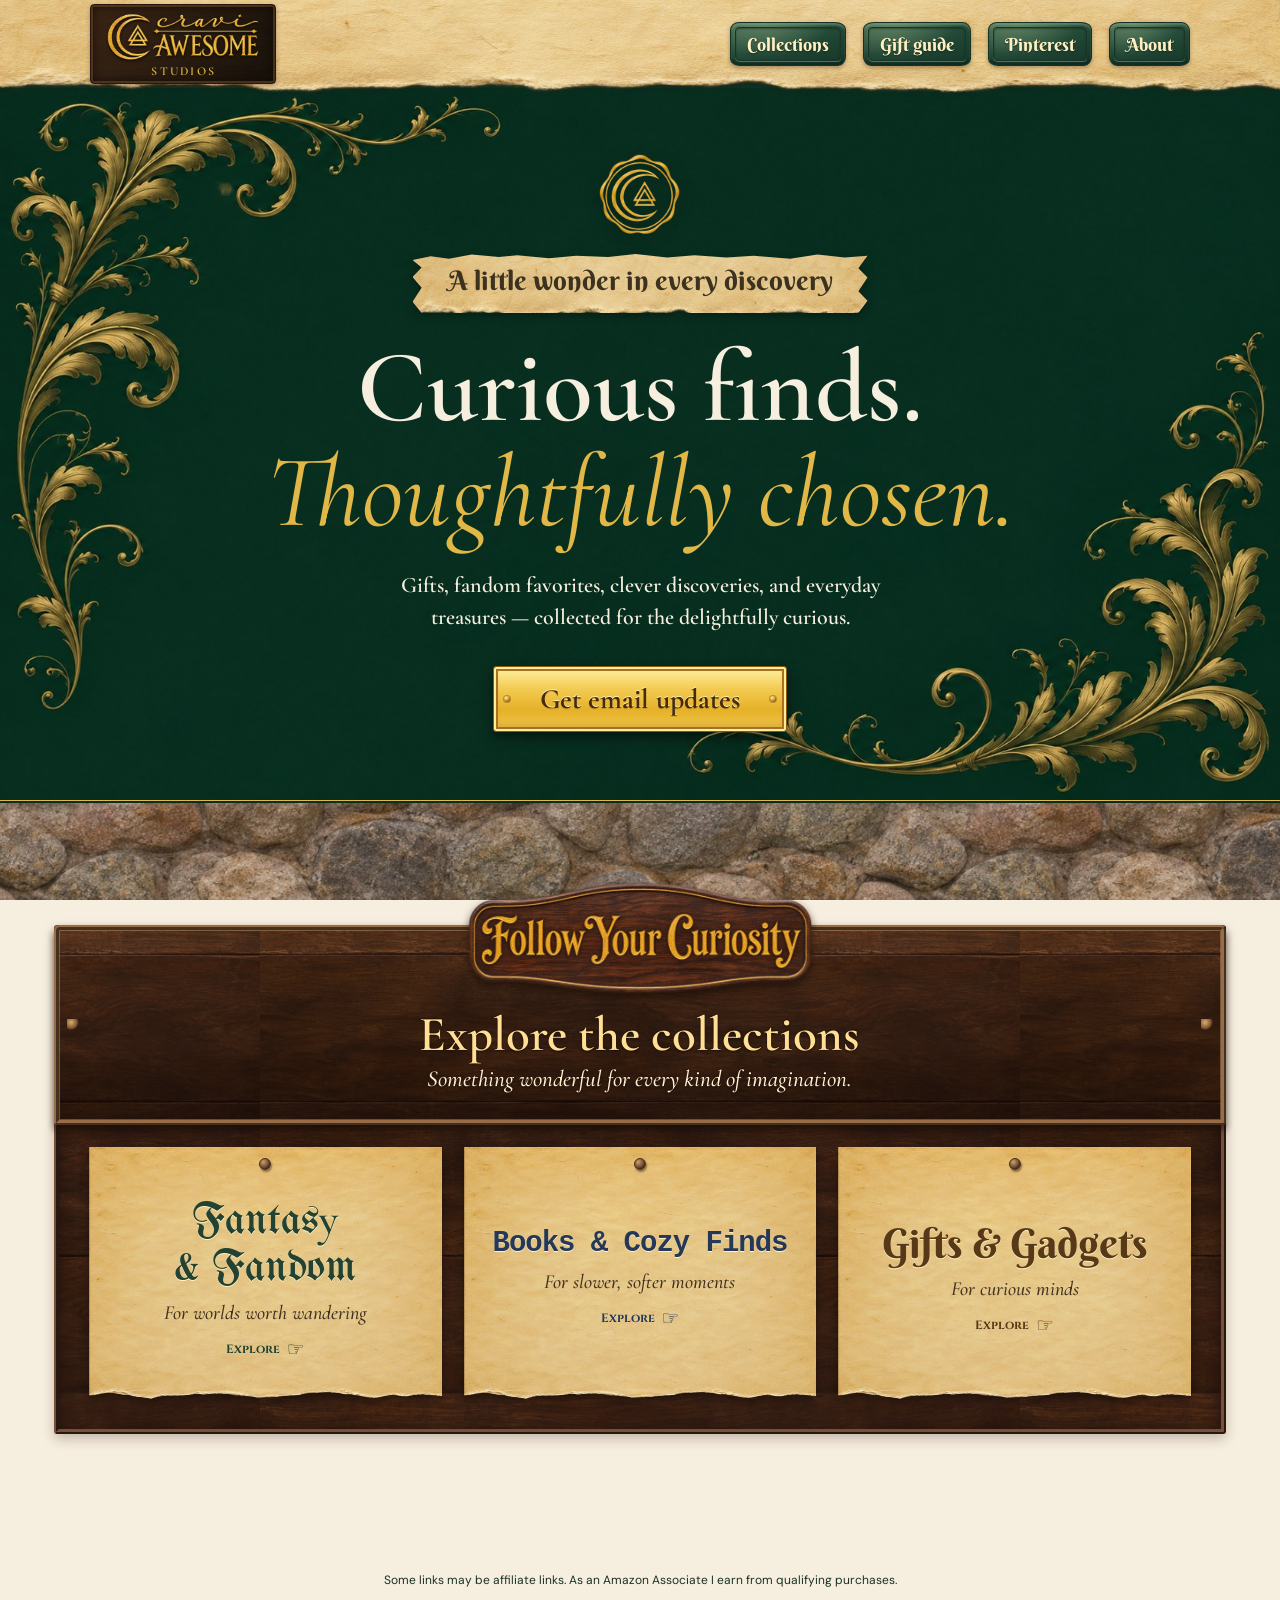
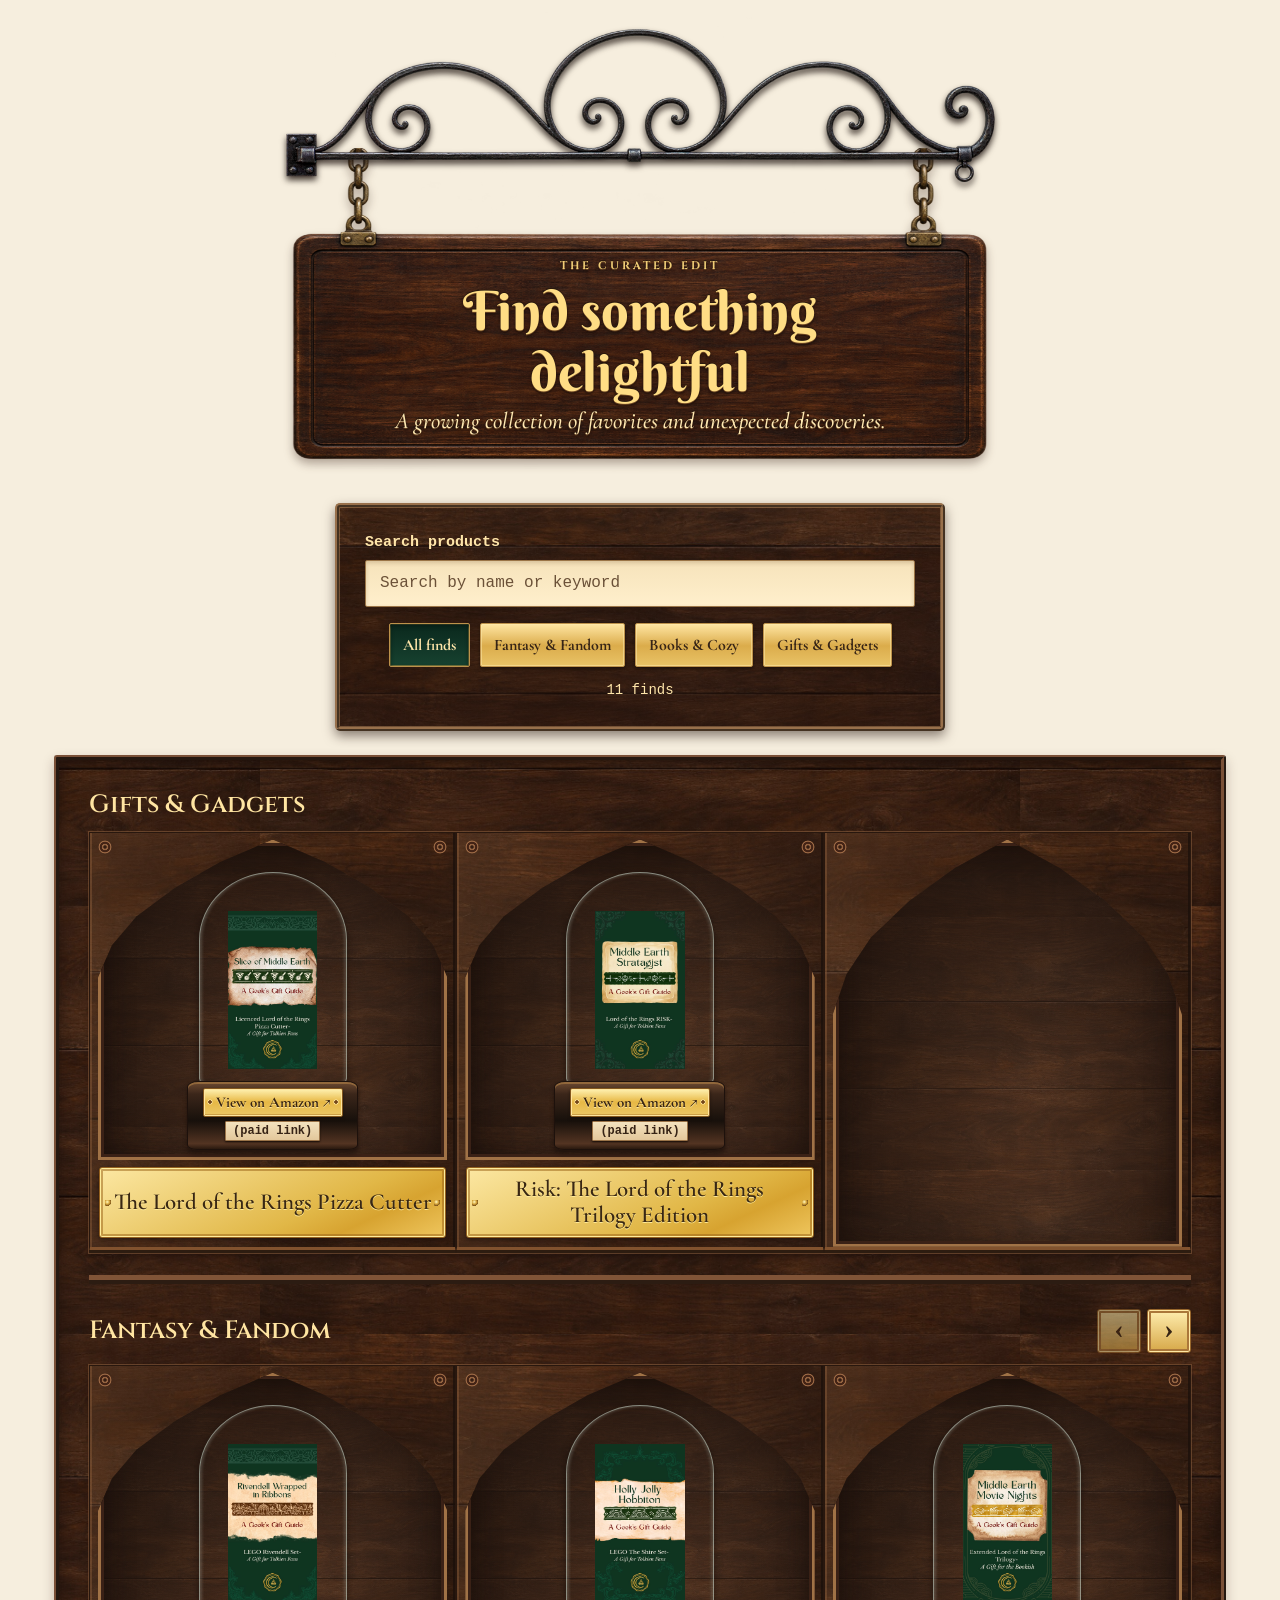
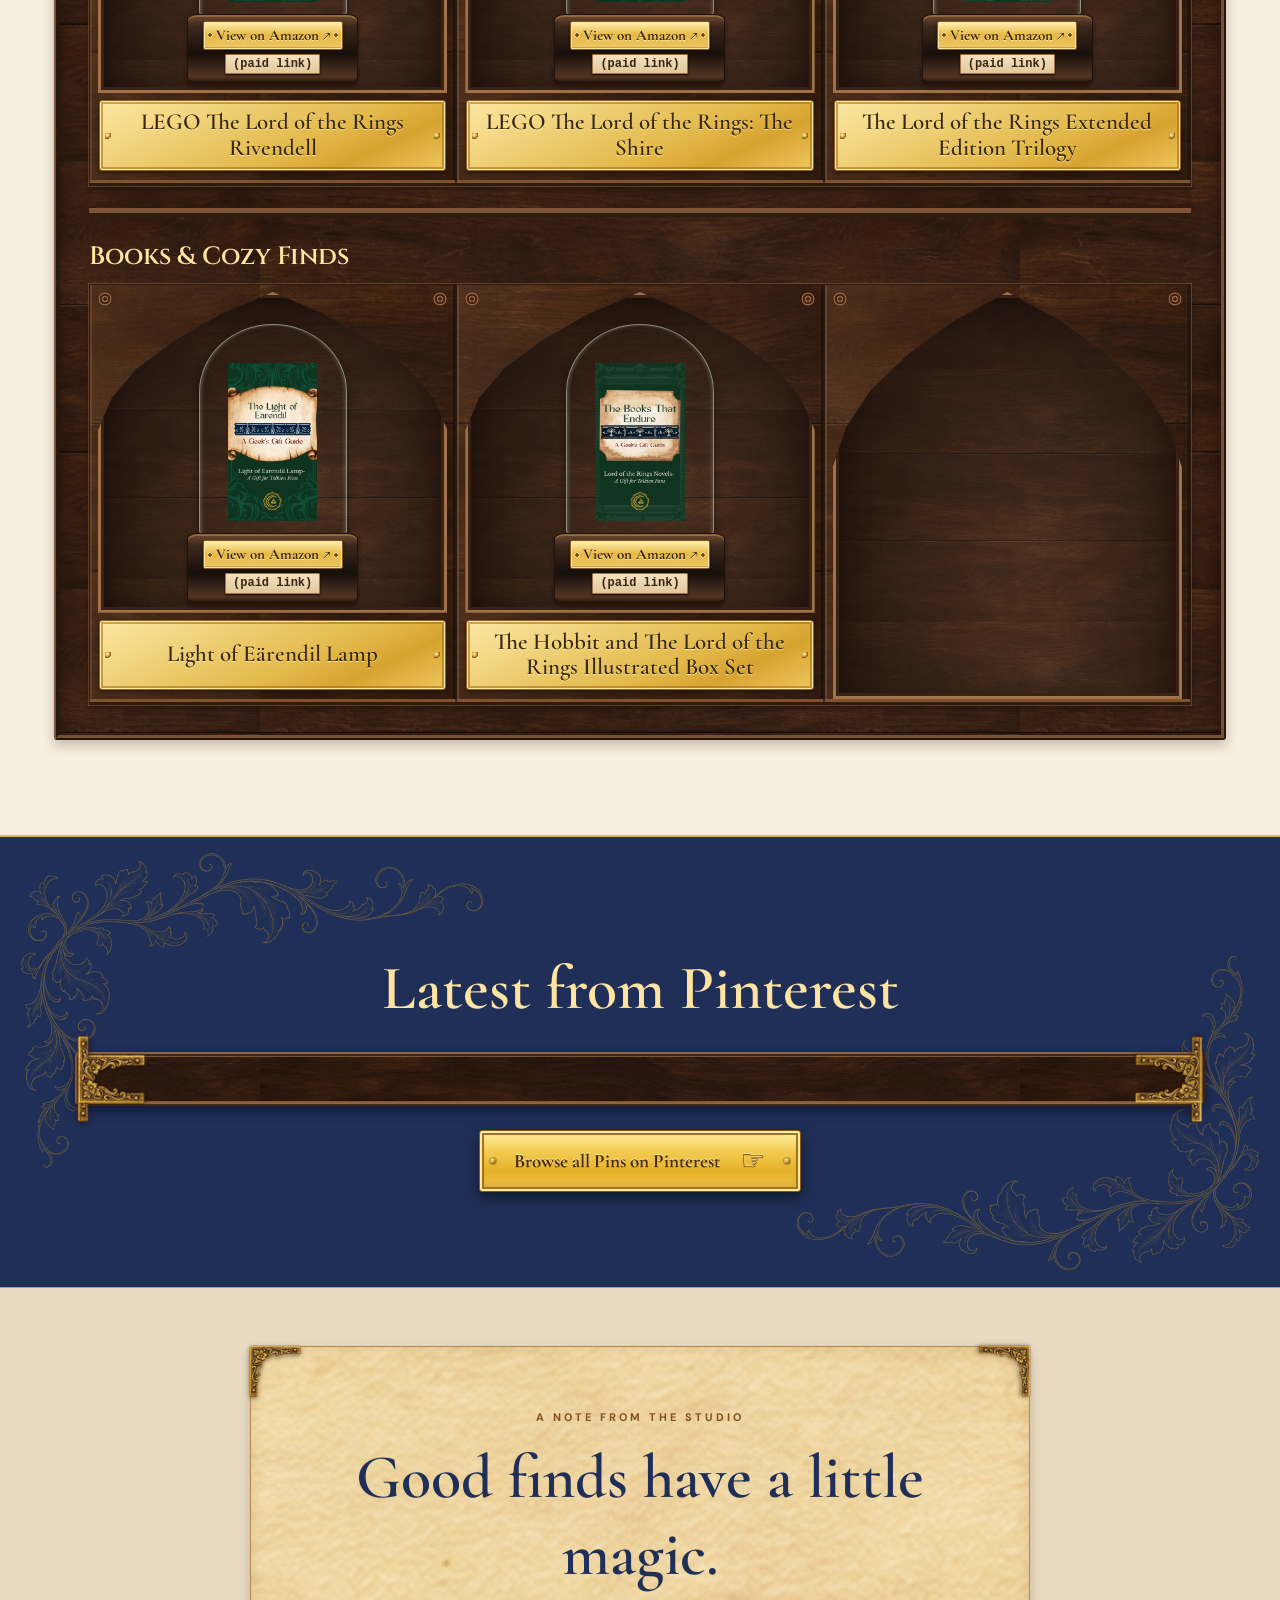
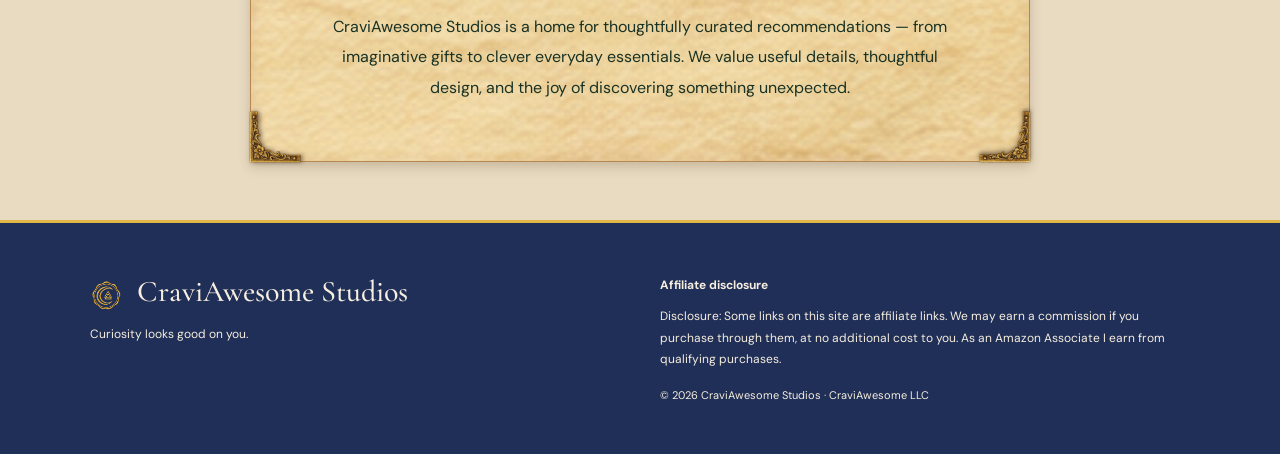
==== index.html @ abd64b90 "Wrap the newsletter rollers in parchment" ====
<!doctype html>
<html lang="en">
<head>
  <meta charset="utf-8"><meta name="viewport" content="width=device-width,initial-scale=1"><meta name="theme-color" content="#202F57"><meta name="description" content="Curated discoveries, thoughtful gifts and everyday wonders from CraviAwesome Studios."><title>CraviAwesome Studios | Curated Finds & Gifts</title><link rel="icon" type="image/png" href="assets/favicon.png"><link rel="stylesheet" href="styles.css?v=parchment-wrap">
</head>
<body>
<a class="skip" href="#main">Skip to content</a>
<header class="top">
  <a class="brand" href="/" aria-label="CraviAwesome Studios home"><img class="brand-logo" src="assets/craviawesome-logo.png" alt="CraviAwesome"><span class="brand-studios">Studios</span></a>
  <nav aria-label="Main navigation"><a href="#collections">Collections</a><a href="geek-gift-guide/">Gift guide</a><a href="#pinterest">Pinterest</a><a href="#about">About</a></nav>
</header>
<main id="main">
<section class="hero heritage-hero">
  <img class="hero-emblem" src="assets/craviawesome-emblem.png" alt="" aria-hidden="true">
  <div class="eyebrow">A little wonder in every discovery</div>
  <h1>Curious finds.<br><i>Thoughtfully chosen.</i></h1>
  <p>Gifts, fandom favorites, clever discoveries, and everyday treasures — collected for the delightfully curious.</p>
  <button class="button heritage-button newsletter-launcher" type="button" aria-haspopup="dialog" aria-controls="newsletter-window" hidden>Get email updates</button>
</section>
<div class="cottage-wall">
<section class="section" id="collections">
  <div class="collections">
    <header class="collection-board-heading">
      <img class="collection-kicker" src="assets/carved-curiosity-crest.png" alt="Follow Your Curiosity" width="780" height="260">
      <h2>Explore the collections</h2>
      <p>Something wonderful for every kind of imagination.</p>
    </header>
    <a href="#finds" data-category="Fantasy & Fandom" class="collection c1">
      <strong>Fantas<span class="readable-y">y</span> & Fandom</strong><small>For worlds worth wandering</small><b>Explore <span class="manicule" aria-hidden="true">☞</span></b>
    </a>
    <a href="#finds" data-category="Books & Cozy Finds" class="collection c2">
      <strong>Books & Cozy Finds</strong><small>For slower, softer moments</small><b>Explore <span class="manicule" aria-hidden="true">☞</span></b>
    </a>
    <a href="#finds" data-category="Gifts & Gadgets" class="collection c3">
      <strong>Gifts & Gadgets</strong><small>For curious minds</small><b>Explore <span class="manicule" aria-hidden="true">☞</span></b>
    </a>
  </div>
</section>
<section class="section finds-section" id="finds">
  <p class="disclosure-inline">Some links may be affiliate links. As an Amazon Associate I earn from qualifying purchases.</p>
  <div class="section-intro catalog-sign">
    <span class="eyebrow">THE CURATED EDIT</span>
    <h2>Find something delightful</h2>
    <p>A growing collection of favorites and unexpected discoveries.</p>
  </div>
  <div class="catalog-controls">
    <div class="catalog-search">
      <label for="product-search">Search products</label>
      <input id="product-search" type="search" placeholder="Search by name or keyword">
    </div>
    <div class="filters" role="group" aria-label="Filter products by category">
      <button type="button" class="active" data-filter="All" aria-pressed="true">All finds</button>
      <button type="button" aria-pressed="false" data-filter="Fantasy & Fandom">Fantasy & Fandom</button>
      <button type="button" aria-pressed="false" data-filter="Books & Cozy Finds">Books & Cozy</button>
      <button type="button" aria-pressed="false" data-filter="Gifts & Gadgets">Gifts & Gadgets</button>
    </div>
    <p class="product-status" id="product-status" role="status"></p>
  </div>
  <div class="products" id="products" data-horizontal-shelves></div>
  <noscript><p>Enable JavaScript to browse the product catalog.</p></noscript>
</section>
</div>
<section class="section pinterest-section" id="pinterest" aria-labelledby="pinterest-title">
  <div class="section-intro">
    <h2 id="pinterest-title">Latest from Pinterest</h2>
  </div>
  <div class="pinterest-widget">
    <div class="brass-corners" aria-hidden="true"><span></span><span></span><span></span><span></span></div>
    <a data-pin-do="embedUser" data-pin-scale-width="175" data-pin-scale-height="550" data-pin-board-width="1080" href="https://www.pinterest.com/craviawesome/" hidden></a>
  </div>
  <a class="button heritage-button" href="https://www.pinterest.com/craviawesome/">Browse all Pins on Pinterest <span class="manicule" aria-hidden="true">☞</span></a>
</section>
<section class="about" id="about" aria-labelledby="about-title">
  <div class="studio-note">
    <div class="brass-corners" aria-hidden="true"><span></span><span></span><span></span><span></span></div>
    <span class="eyebrow">A NOTE FROM THE STUDIO</span>
    <h2 id="about-title">Good finds have a little magic.</h2>
    <p>CraviAwesome Studios is a home for thoughtfully curated recommendations — from imaginative gifts to clever everyday essentials. We value useful details, thoughtful design, and the joy of discovering something unexpected.</p>
  </div>
</section>
</main>
<footer>
  <div><strong><img class="footer-emblem" src="assets/craviawesome-emblem.png" alt=""> CraviAwesome Studios</strong><p>Curiosity looks good on you.</p></div><div class="footer-right"><a href="#disclosure">Affiliate disclosure</a><p id="disclosure">Disclosure: Some links on this site are affiliate links. We may earn a commission if you purchase through them, at no additional cost to you. As an Amazon Associate I earn from qualifying purchases.</p><small>© <span id="year"></span> CraviAwesome Studios · CraviAwesome LLC</small></div>
</footer>
<dialog class="newsletter-window" id="newsletter-window" aria-labelledby="newsletter-title">
  <button class="newsletter-close" type="button" aria-label="Close email signup" autofocus>×</button>
  <div class="newsletter-scroll">
    <div class="newsletter-roller" aria-hidden="true"></div>
    <div class="newsletter-scroll-sheet">
      <img class="newsletter-scroll-clasp" src="assets/craviawesome-wax-seal.png" width="128" height="128" alt="">
      <div class="newsletter-scroll-contents">
        <div class="newsletter-content">
          <h2 id="newsletter-title" tabindex="-1">Let's Stay in Touch.</h2>
          <template id="newsletter-welcome-graphic">
            <img class="newsletter-welcome-graphic" src="assets/newsletter-welcome.jpg" width="760" height="760" alt="Welcome to the Awesome">
          </template>
          <div id="newsletter-signup">
            <p class="newsletter-invitation">There is a chair by the hearth waiting just for you.</p>
            <div class="newsletter-signup">
              <script async src="https://eomail5.com/form/620dfe58-e781-11f1-bb74-13c89b14b295.js" data-form="620dfe58-e781-11f1-bb74-13c89b14b295"></script>
            </div>
            <p class="newsletter-signup-note">Unsubscribe anytime. Signup is handled by EmailOctopus and protected by reCAPTCHA. Google’s <a href="https://policies.google.com/privacy">Privacy Policy</a> and <a href="https://policies.google.com/terms">Terms of Service</a> apply.</p>
          </div>
          <p id="newsletter-welcome-note" hidden>Check your inbox for a note from CraviAwesome Studios.</p>
          <div class="newsletter-signature" aria-hidden="true">
            <img src="assets/craviawesome-wax-seal.png" width="128" height="128" alt="">
          </div>
        </div>
      </div>
    </div>
    <div class="newsletter-roller" aria-hidden="true"></div>
  </div>
</dialog>
<script src="products.js"></script>
<script src="app.js?v=cubby-shelves"></script>
<script src="newsletter.js?v=sealed-letter" defer></script>
<script async defer src="https://assets.pinterest.com/js/pinit.js"></script>
</body>
</html>
---- styles.css ----
@import url('https://fonts.googleapis.com/css2?family=Berkshire+Swash&family=Cinzel:wght@400;500;600&family=Cormorant+Garamond:ital,wght@0,400;0,500;0,600;1,400;1,500&family=UnifrakturMaguntia&display=swap');
@import url('https://fonts.googleapis.com/css2?family=DM+Sans:wght@400;500;600;700&family=Playfair+Display:ital,wght@0,400;0,500;0,600;1,400;1,500&display=swap');:root{--green:#173d36;--deep:#102b28;--gold:#ac8652;--cream:#f8f5ec;--ink:#273c34}*{box-sizing:border-box}html{scroll-behavior:smooth}body{margin:0;background:var(--cream);color:var(--ink);font-family:'DM Sans',sans-serif}a{color:inherit;text-decoration:none}button{font:inherit;cursor:pointer}.skip{position:absolute;top:-100px}.skip:focus{top:0;background:white;padding:12px;z-index:10}.top{height:88px;display:flex;align-items:center;justify-content:space-between;padding:0 clamp(24px,7vw,120px);background:#faf8f1;border-bottom:1px solid #e6dfd1}.brand{font-family:'Playfair Display',serif;font-weight:600;font-size:24px;color:var(--green);display:flex;gap:12px;align-items:center}.brand em{font-weight:400}.brand-mark{color:var(--gold);font-size:32px}.top nav{display:flex;gap:32px;font-size:13px;font-weight:600}.top nav a:hover,.footer-right a:hover{color:var(--gold)}.hero{min-height:570px;padding:115px 24px 65px;text-align:center;color:#fff;background:radial-gradient(ellipse at 80% 15%,#45685a 0,transparent 42%),radial-gradient(ellipse at 10% 90%,#294d45 0,transparent 40%),var(--deep);position:relative;overflow:hidden}.hero:before,.hero:after{content:'✧';position:absolute;color:#b49a68;opacity:.3;font-size:180px}.hero:before{left:6%;top:13%}.hero:after{right:8%;bottom:5%;font-size:110px}.eyebrow{letter-spacing:3px;font-size:11px;font-weight:700;color:var(--gold)}.hero .eyebrow{color:#d7bb8c}.hero h1{font:500 clamp(49px,7vw,90px)/1.16 'Playfair Display',serif;margin:25px 0}.hero h1 i{color:#dec8a5;font-weight:400}.hero p{font-size:16px;line-height:1.9;max-width:530px;margin:0 auto 34px;color:#e3e6df}.button{display:inline-flex;align-items:center;gap:30px;padding:17px 28px;background:#d5b886;color:#173d36;font-weight:700;font-size:13px}.button:hover{background:#f1d4a2}.hero-detail{font-size:10px;letter-spacing:3px;color:#c1b49a;margin-top:75px}.section{max-width:1220px;margin:auto;padding:95px 24px}.section-intro{text-align:center;margin-bottom:42px}.section h2,.about h2{font:500 clamp(32px,4vw,48px)/1.25 'Playfair Display',serif;margin:13px 0}.section-intro p{color:#69776e}.collections{display:grid;grid-template-columns:repeat(3,1fr);gap:18px}.collection{min-height:315px;padding:30px;display:flex;flex-direction:column;align-items:flex-start;justify-content:flex-end;color:#fff;transition:transform .2s}.collection:hover{transform:translateY(-4px)}.c1{background:linear-gradient(140deg,#16362f,#51705d)}.c3{background:linear-gradient(140deg,#5d583d,#a69a68)}.collection span{font-size:10px;letter-spacing:2px;color:#e8d7bb}.collection strong{font:500 30px 'Playfair Display',serif;margin-top:15px}.collection small{margin-top:8px;font-size:13px;color:#f0eae0}.collection b{margin-top:30px;font-size:12px}.finds-section{padding-top:50px}.filters{display:flex;gap:10px;flex-wrap:wrap;justify-content:center;margin-bottom:32px}.filters button{border:1px solid #d6d2c8;background:transparent;color:var(--green);padding:10px 17px;border-radius:30px;font-size:12px}.filters button.active,.filters button:hover{background:var(--green);color:#fff}.products{display:grid;grid-template-columns:repeat(3,minmax(0,1fr));gap:24px}.product{background:white;border:1px solid #eae6dc;overflow:hidden}.product-image{height:230px;display:grid;place-items:center;background:#e9e9df;font-size:65px}.product-image img{width:100%;height:100%;object-fit:cover}.product-body{padding:23px}.product-category{font-size:10px;text-transform:uppercase;letter-spacing:2px;color:var(--gold);font-weight:700}.product h3{font:500 23px 'Playfair Display',serif;margin:12px 0}.product p{font-size:13px;color:#68766c;line-height:1.7;min-height:46px}.product a{display:inline-block;font-size:12px;font-weight:700;color:var(--green);border-bottom:1px solid var(--gold);padding-bottom:5px;margin-top:12px}.empty{grid-column:1/-1;text-align:center;color:#69776e;padding:55px 20px}.about{text-align:center;padding:95px 24px;background:#e9e8db}.about p{max-width:650px;margin:18px auto 25px;line-height:1.9;color:#5c6a60}.about a{font-size:13px;font-weight:700;border-bottom:1px solid var(--gold)}footer{display:flex;justify-content:space-between;gap:50px;padding:50px clamp(24px,7vw,120px);background:var(--deep);color:#eee9dd}footer strong{font:500 24px 'Playfair Display',serif}footer p{font-size:12px;line-height:1.8;color:#c5c9c0}.footer-right{max-width:530px}.footer-right a{font-size:12px;font-weight:700}.footer-right small{font-size:11px;color:#a9b6aa}@media(max-width:800px){.top{height:auto;padding:20px;flex-wrap:wrap;gap:18px}.top nav{gap:20px}.hero{min-height:520px;padding-top:95px}.collections,.products{grid-template-columns:1fr 1fr}footer{flex-direction:column}}@media(max-width:560px){.brand{font-size:20px}.top nav{font-size:12px}.collections,.products{grid-template-columns:1fr}.collection{min-height:240px}.hero:before,.hero:after{display:none}.section{padding:65px 20px}.product-image{height:210px}}

/* Official CraviAwesome Studios identity */
.brand {
  display: grid;
  flex: none;
  justify-items: center;
  width: clamp(136px, 16vw, 168px);
  gap: 3px;
}
.brand-logo {
  display: block;
  width: 100%;
  height: auto;
  margin-block: -10%;
  filter: drop-shadow(0 1px 1px #76562233);
}
.brand-studios {
  padding-inline-start: .19em;
  color: var(--light-gold);
  font: 600 12px/1 'Cormorant Garamond', Georgia, serif;
  letter-spacing: .19em;
  text-transform: uppercase;
}
.hero-emblem{display:block;width:94px;height:94px;object-fit:contain;margin:-62px auto 14px;filter:drop-shadow(0 3px 8px #0005)}
.footer-emblem{height:33px;width:33px;object-fit:contain;vertical-align:middle;margin-right:7px}
@media(max-width:560px){.hero-emblem{margin-top:-35px}}


/* Official CraviAwesome Studios palette and Geek Gift Guide typography */

:root{--green:#193224;--deep:#102F22;--sage:#0F6B4D;--blue:#202F57;--gold:#DE9632;--light-gold:#E1B747;--cream:#F6EEDE;--ink:#193224}
body{background:var(--cream);color:var(--ink)}
.top {
  position: relative;
  z-index: 1;
  isolation: isolate;
  border: 0;
  background: linear-gradient(#ead7ae calc(100% - 16px), var(--deep) calc(100% - 16px));
}
.top::before {
  content: '';
  position: absolute;
  inset: 0 0 -8px;
  z-index: -1;
  pointer-events: none;
  background: url('assets/header-parchment.png') center / 100% 100% no-repeat;
  filter: drop-shadow(0 2px 2px #26170965);
}
.top .brand {
  position: relative;
  isolation: isolate;
  color: var(--light-gold);
  margin-inline: 9px;
}
.top .brand::before {
  content: '';
  position: absolute;
  inset: -7px -9px;
  z-index: -1;
  border: 1px solid #29180f;
  border-radius: 4px;
  background: linear-gradient(120deg, #452818c9, #170e09d1),
              #23150e url('assets/header-walnut.jpg') center / cover;
  box-shadow: inset 0 0 0 2px #7a522e80, inset 0 0 11px #0b0705,
              0 2px 4px #4a2c2260;
}
.top .brand-logo { filter: drop-shadow(0 1px 1px #0b0705); }
.top .brand:focus-visible { outline-color: #392c1c; outline-offset: 12px; }
.top nav {
  flex-wrap: wrap;
  gap: 9px clamp(8px, 1.35vw, 18px);
  font-family: 'Berkshire Swash', 'Cormorant Garamond', Georgia, serif;
  font-size: clamp(15px, 2vw, 18px);
  font-weight: 400;
}
.top nav a {
  position: relative;
  display: inline-grid;
  place-items: center;
  min-height: 44px;
  padding: 7px clamp(9px, 1.3vw, 16px);
  border: 1px solid #143326;
  border-radius: 9px 11px 8px 10px / 8px 7px 9px 7px;
  background: radial-gradient(ellipse at 28% 0%, #83a17c83, transparent 57%),
              linear-gradient(165deg, #42654d, #214735 54%, #153529);
  box-shadow: inset 0 2px 2px #87a48683, inset 0 -3px 3px #0b271cbd,
              0 2px 4px #4a301c65;
  color: #fff0c3;
  text-align: center;
  text-shadow: 0 1px 1px #10291e;
  white-space: nowrap;
}
.top nav a::before {
  content: '';
  position: absolute;
  inset: 4px;
  border: 1px solid #183528;
  border-radius: 4px 5px 4px 5px;
  box-shadow: inset 0 1px 2px #0c2b1d90, 0 1px #789276a0;
  pointer-events: none;
}
.top nav a:nth-child(even) { border-radius: 11px 8px 10px 8px / 7px 9px 7px 9px; }
.top nav a:hover { color: #fff6da; text-decoration: underline; filter: brightness(1.12); }
.top nav a:focus-visible { outline-color: #153529; }
.hero{background:radial-gradient(ellipse at 75% 20%,#164e3c 0,transparent 50%),radial-gradient(ellipse at 0 100%,#202F57 0,transparent 55%),var(--deep);color:var(--cream);border-bottom:4px double var(--light-gold)}
.hero h1,.section h2,.about h2,.collection strong,.product h3{font-family:'Cormorant Garamond',Georgia,serif;font-weight:600}
.hero h1{font-size:clamp(56px,8vw,106px);line-height:1.02}.hero h1 i{color:var(--light-gold)}
.hero p,.hero-detail{color:var(--cream)}.hero .eyebrow,.eyebrow{color:var(--gold)}
.heritage-hero {
  display: flex;
  flex-direction: column;
  align-items: center;
  justify-content: center;
  min-height: clamp(560px, 66vw, 665px);
  padding: 60px 24px 68px;
  background-color: var(--deep);
  background-image: url('assets/heritage-scrollwork.jpg');
  background-position: center;
  background-size: cover;
}
.heritage-hero::before, .heritage-hero::after { content: none; }
.heritage-hero .hero-emblem { margin: 0 0 12px; }
.heritage-hero h1 { margin: 22px 0 26px; }
.hero.heritage-hero > p {
  max-width: 580px;
  margin-bottom: 32px;
  font-family: var(--heading-font, 'Cormorant Garamond', Georgia, serif);
  font-size: clamp(18px, 2vw, 22px);
  font-weight: 600;
  line-height: 1.45;
  text-wrap: balance;
}
.heritage-hero .eyebrow {
  position: relative;
  isolation: isolate;
  max-width: min(100%, 490px);
  padding: 11px clamp(18px, 4vw, 35px) 17px;
  color: #3d321f;
  font: 400 clamp(19px, 3vw, 27px)/1.15 'Berkshire Swash', Georgia, serif;
  letter-spacing: normal;
  text-wrap: balance;
  filter: drop-shadow(0 3px 4px #0005);
}
.heritage-hero .eyebrow::before {
  content: '';
  position: absolute;
  z-index: -1;
  inset: 0;
  background: url('assets/header-parchment.png') center top / 100% 112% no-repeat;
  clip-path: polygon(0 10%, 4% 4%, 8% 8%, 13% 1%, 19% 5%, 23% 2%, 30% 7%, 36% 3%,
                     43% 5%, 49% 0, 56% 6%, 62% 2%, 69% 6%, 75% 3%, 83% 8%, 89% 1%,
                     95% 6%, 100% 3%, 98% 24%, 100% 40%, 98% 63%, 100% 79%, 98% 100%,
                     2% 100%, 0 81%, 2% 57%, 0 39%, 2% 23%);
}
.button.heritage-button {
  position: relative;
  justify-content: center;
  max-width: 100%;
  gap: clamp(10px, 2.4vw, 20px);
  padding: 16px 34px;
  border: 1px solid #8a570f;
  border-radius: 3px;
  background: linear-gradient(#fff1a5, #f3cb52 34%, #e5b128 67%, #f1c950);
  color: #472b08;
  font: 700 19px/1.15 'Cormorant Garamond', Georgia, serif;
  text-shadow: 0 -1px #fff5bb, 0 1px #a86a1b6e;
  box-shadow: inset 0 0 0 2px #ffed9a, inset 0 0 0 4px #a96f22,
              inset 0 -6px 6px #a36a2359, 0 5px 12px #0008;
}
.heritage-button::before, .heritage-button::after {
  content: '';
  position: absolute;
  top: calc(50% - 3px);
  width: 6px;
  height: 6px;
  border-radius: 50%;
  background: radial-gradient(circle at 35% 30%, #fff1a5, #c9992f 48%, #795014 78%);
  box-shadow: 0 0 0 1px #80551b7a;
  pointer-events: none;
}
.heritage-button::before { left: 10px; }
.heritage-button::after { right: 10px; }
.button.heritage-button:hover { filter: brightness(1.09); }
.heritage-hero .heritage-button {
  min-height: 64px;
  padding-inline: clamp(28px, 5vw, 46px);
  font-size: clamp(22px, 3vw, 28px);
}
.heritage-hero .heritage-button:focus-visible { outline-color: var(--cream); }
.manicule {
  font: 400 22px/1 'Segoe UI Symbol', 'Apple Symbols', 'DejaVu Sans', serif;
}
.heritage-button .manicule { flex: none; font-size: 28px; }
.heritage-hero .heritage-button .manicule { font-size: 36px; }
@media (max-width: 560px) {
  .heritage-hero {
    min-height: 520px;
    padding: 48px 20px 56px;
    background-position: 20% center;
  }
  .hero.heritage-hero h1 { font-size: clamp(38px, 10.8vw, 52px); }
}
.button {
  background: var(--light-gold);
  color: var(--blue);
  border: 1px solid var(--gold);
  font-family: 'Courier New', Courier, monospace;
}
.button:not(.heritage-button):hover { background: var(--cream); }
.section h2,.about h2{font-size:clamp(40px,5vw,62px);color:var(--blue)}
.section-intro p{color:var(--green)}
.cottage-wall {
  /* Clip the viewport-fixed texture to the collections and catalog. */
  clip-path: inset(0);
}
.cottage-wall::before {
  content: '';
  position: fixed;
  inset: 0;
  z-index: -1;
  pointer-events: none;
  background: #9a8065 url('assets/cottage-cobblestone.jpg') center top / clamp(540px, 75vw, 900px) auto;
}
#finds {
  max-width: none;
  padding-inline: max(clamp(20px, 4vw, 24px), calc((100% - 1172px) / 2));
}
#finds .disclosure-inline {
  width: fit-content;
  padding: 4px 10px;
  border-radius: 3px;
  background: var(--cream);
}
.collections, .products {
  gap: clamp(10px, 2vw, 22px);
  padding: clamp(12px, 3vw, 30px);
  border: 5px ridge #795037;
  border-radius: 3px;
  background-color: #3a2419;
  background-image: linear-gradient(#21110c45, #21110c70), url('assets/weathered-walnut.jpg');
  background-position: center;
  background-size: auto, 760px auto;
  box-shadow: inset 0 3px 14px #1a0d09c4, 0 5px 12px #3a221e42;
}
.collections {
  --board-inset: clamp(12px, 3vw, 30px);
  grid-template-columns: repeat(3, minmax(0, 1fr));
  padding: 0 var(--board-inset) var(--board-inset);
  margin-top: 26px;
}
.collection-board-heading {
  --rail-pin: radial-gradient(circle at 34% 28%, #d9ae70, #865831 48%, #28160d 69%, transparent 74%);
  grid-column: 1 / -1;
  margin: -5px calc(-1 * var(--board-inset) - 5px) 0;
  padding: 0 clamp(22px, 5vw, 54px) clamp(16px, 3vw, 27px);
  border: 5px ridge #986c47;
  border-radius: 6px 6px 3px 3px;
  background: var(--rail-pin) left 8px center / 12px 12px no-repeat,
              var(--rail-pin) right 8px center / 12px 12px no-repeat,
              linear-gradient(#6f402229, #160a05a8),
              #52301e url('assets/weathered-walnut.jpg') center / 760px auto;
  box-shadow: inset 0 0 0 1px #d3a06b69, 0 5px 7px #150a06a6;
  text-align: center;
  text-shadow: 0 1px 2px #1c0e06, 0 -1px #2a1408;
}
.collection-kicker {
  display: block;
  width: clamp(225px, 40vw, 344px);
  max-width: 100%;
  height: auto;
  margin: clamp(-49px, -5.5vw, -32px) auto 0;
  filter: drop-shadow(0 4px 4px #180c07b8);
}
.collection-board-heading h2 {
  margin: 13px 0 5px;
  color: #ffdf94;
  font: 600 clamp(25px, 4.2vw, 49px)/1.06 'Cormorant Garamond', Georgia, serif;
  text-wrap: balance;
}
.collection-board-heading p {
  margin: 0;
  color: #fff0d2;
  font: italic 500 clamp(17px, 2.4vw, 23px)/1.2 'Cormorant Garamond', Georgia, serif;
  text-wrap: balance;
}
.c1 { --notice-ink: #234232; }
.c2 { --notice-ink: #263858; }
.c3 { --notice-ink: #573918; }
.collection {
  position: relative;
  isolation: isolate;
  justify-content: center;
  align-items: center;
  min-height: 252px;
  padding: 34px clamp(10px, 2.5vw, 22px) 24px;
  background: none;
  color: var(--notice-ink);
  text-align: center;
  filter: drop-shadow(0 4px 4px #170c08a8);
}
.collection::before {
  content: '';
  position: absolute;
  inset: 0;
  z-index: -1;
  background: url('assets/torn-quest-paper.png') center / 100% 100% no-repeat;
}
.collection::after {
  content: '';
  position: absolute;
  top: 11px;
  left: 50%;
  width: 10px;
  height: 10px;
  transform: translateX(-50%);
  border: 1px solid #472d1b;
  border-radius: 50%;
  background: radial-gradient(circle at 33% 30%, #c7a26a, #795337 49%, #342014 81%);
  box-shadow: 1px 2px 2px #5136229c;
}
.collection:focus-visible { outline-color: #f3d88b; }
.collection strong {
  margin-top: 0;
  font: 400 clamp(30px, 4.1vw, 44px)/1.05 UnifrakturMaguntia, 'Old English Text MT', Georgia, serif;
  text-shadow: 0 1px #fff2c4;
  text-wrap: balance;
}
.collection .readable-y {
  color: inherit;
  font: 600 1.02em/1 'Cormorant Garamond', Georgia, serif;
  letter-spacing: normal;
}
.collection.c2 strong {
  font: 700 clamp(21px, 2.9vw, 29px)/1.1 'Courier New', Courier, monospace;
  letter-spacing: -.035em;
}
.collection.c3 strong {
  font: 400 clamp(27px, 3.75vw, 41px)/1.12 'Berkshire Swash', 'Cormorant Garamond', Georgia, serif;
}
.collection small {
  margin-top: 10px;
  color: #42301e;
  font: italic 500 20px/1.2 'Cormorant Garamond', Georgia, serif;
}
.collection b { display: inline-flex; align-items: center; gap: 7px; margin-top: 14px; font-family: Cinzel, Georgia, serif; }
.collection .manicule { color: inherit; font-size: 20px; letter-spacing: 0; }
@media (max-width: 680px) {
  .collections { grid-template-columns: 1fr; }
  .collection { min-height: 172px; }
}
.filters button{border-color:var(--blue);color:var(--blue)}.filters button.active,.filters button:hover{background:var(--blue);color:var(--cream)}
.products { grid-template-columns: minmax(0, 1fr); }
.products:empty { display: none; }
.product-shelf + .product-shelf {
  padding-top: clamp(14px, 2.6vw, 25px);
  border-top: 9px ridge #805437;
}
.product-shelf > h3, .product-shelf-header > h3 {
  margin: 0 0 14px;
  color: #ffe5a2;
  font: 600 clamp(18px, 2.6vw, 25px)/1.2 Cinzel, Georgia, serif;
}
.product-shelf-items {
  display: grid;
  grid-template-columns: repeat(3, minmax(0, 1fr));
  gap: 0;
  background: #342116 url('assets/weathered-walnut.jpg') center / 760px auto;
  box-shadow: 0 0 0 1px #93664281, 0 4px 4px #1b0e0b7d;
}
.product {
  min-width: 0;
  border: 1px solid #28170e;
  border-bottom: 6px ridge #81522e;
  background: linear-gradient(90deg, #50342180, #3a211240 45%, #21120b8c);
  box-shadow: inset 2px 0 #9d6b4359, inset -2px 0 #1a0f0abb;
}
.product-niche {
  order: -1;
  position: relative;
  isolation: isolate;
  display: grid;
  justify-items: center;
  align-content: end;
  min-height: 285px;
  padding: 39px 12px 10px;
}
.product-niche::before {
  --case-arch: polygon(50% 0, 65% 7%, 78% 15%, 89% 24%, 96% 33%, 100% 43%,
                       100% 100%, 0 100%, 0 43%, 4% 33%, 11% 24%, 22% 15%, 35% 7%);
  content: '';
  position: absolute;
  z-index: -1;
  inset: 7px 8px 0;
  clip-path: var(--case-arch);
  background: radial-gradient(ellipse at 56% 70%, #61433068, #1d120de0 79%),
              #2b1910 url('assets/weathered-walnut.jpg') center / 450px auto;
  box-shadow: inset 0 0 0 3px #a07246, inset 0 0 0 6px #3a2116,
              inset 0 10px 32px #140b07d9;
}
.product-niche::after {
  --carving: radial-gradient(circle, #341d12 10%, #956441 17% 23%, #432315 28% 39%, #996743 44% 48%, transparent 53%);
  content: '';
  position: absolute;
  inset: 5px 6px auto;
  height: 18px;
  pointer-events: none;
  background: var(--carving) left center / 18px 18px no-repeat,
              var(--carving) right center / 18px 18px no-repeat;
}
.product-image {
  position: relative;
  width: min(100%, 148px);
  height: clamp(177px, 22vw, 213px);
  overflow: hidden;
  border: 1px solid #d8ebdd88;
  border-radius: 50% 50% 7% 7% / 32% 32% 3% 3%;
  background: transparent;
  box-shadow: inset 2px 0 3px #f0fff42e, inset -2px 0 3px #eafff124, 0 2px 7px #120b08a8;
}
.product-image img {
  position: absolute;
  inset: 18% 10% 7%;
  width: 80%;
  height: 75%;
  object-fit: contain;
}
.product-image:empty { display: none; }
.product-title {
  --plate-bolt: radial-gradient(circle at 38% 32%, #fff2b0 4%, #d3a33a 41%, #795019 70%, transparent 76%);
  display: grid;
  place-items: center;
  flex: 1;
  min-height: 52px;
  margin: 7px 9px 9px;
  padding: 9px 13px;
  border: 1px solid #93601e;
  border-radius: 3px;
  background:
    var(--plate-bolt) left 5px center / 6px 6px no-repeat,
    var(--plate-bolt) right 5px center / 6px 6px no-repeat,
    linear-gradient(155deg, #fbe6a0 2%, var(--light-gold) 62%, #d7a330 77%, #efc65e);
  box-shadow: inset 0 0 0 1px #ffec9b, inset 0 0 0 3px #9d671c88, 0 2px 4px #1d100bb3;
  color: #392713;
  font: 600 clamp(18px, 2.6vw, 23px)/1.1 'Cormorant Garamond', Georgia, serif;
  text-align: center;
  text-shadow: 0 1px #ffeb9c;
}
.product-case-base {
  z-index: 3;
  display: flex;
  flex-direction: column;
  align-items: center;
  gap: 4px;
  width: min(100%, 171px);
  min-height: 39px;
  margin-top: -4px;
  padding: 6px 8px 8px;
  border: 1px solid #1d110c;
  border-radius: 11px 11px 10px 10px / 6px 6px 5px 5px;
  background: linear-gradient(#6d4a31 0%, #3b261a 18%, #17100b 58%, #533422 92%, #2a190f);
  box-shadow: inset 0 2px #a47742b0, 0 4px 4px #180d09a8;
  text-align: center;
}
.product a.product-store-label {
  max-width: 100%;
  margin: 0;
  padding: 5px 12px;
  border: 1px solid #83571e;
  border-radius: 2px;
  background: radial-gradient(circle, #754718 0 1.5px, #ffebaa 2px, transparent 3px) left 3px center / 6px 6px no-repeat,
              radial-gradient(circle, #754718 0 1.5px, #ffebaa 2px, transparent 3px) right 3px center / 6px 6px no-repeat,
              linear-gradient(#fff2b2, #e7b845 48%, #ecc867);
  box-shadow: inset 0 0 0 1px #ffe59e, inset 0 -2px #9d641766, 0 2px 3px #170d09aa;
  color: #382411;
  font: 700 15px/1.15 'Cormorant Garamond', Georgia, serif;
  text-shadow: 0 1px #ffe9a5;
  overflow-wrap: anywhere;
}
.product a.product-store-label:hover { filter: brightness(1.1); }
.product a.product-store-label:focus-visible, .product:focus-visible { outline-color: #f3d88b; }
.product-availability { color: #f8e6c5; font-size: 12px; }
.product-link-disclosure {
  max-width: 100%;
  padding: 2px 7px;
  border: 1px solid #9a7348;
  border-radius: 1px;
  background: linear-gradient(#f3e2be, #e3c79b);
  box-shadow: 0 1px 2px #160c07;
  color: #372416;
  font: 700 12px/1.2 'Courier New', Courier, monospace;
}
@media (max-width: 800px) {
  .product-shelf-items { grid-template-columns: repeat(2, minmax(0, 1fr)); }
}
@media (max-width: 560px) {
  .product-shelf-items { grid-template-columns: minmax(0, 1fr); }
}
.product-shelf-header {
  display: flex;
  align-items: center;
  justify-content: space-between;
  gap: 8px;
  margin-bottom: 12px;
}
.product-shelf-header > h3 { margin: 0; }
.product-shelf-controls { display: flex; gap: 6px; }
.product-shelf-controls[hidden] { display: none; }
.product-shelf-controls button {
  width: 44px;
  height: 44px;
  padding: 0 0 3px;
  border: 1px solid #98672c;
  border-radius: 3px;
  background: linear-gradient(#ffeeb0, #d6a747);
  box-shadow: inset 0 0 0 1px #ffe8a3, inset 0 0 0 3px #aa773a;
  color: #352313;
  font: 700 28px/1 Georgia, serif;
}
.product-shelf-controls button[aria-disabled='true'] {
  opacity: .55;
  cursor: default;
}
.product-shelf-controls button[aria-disabled='false']:hover { filter: brightness(1.12); }
.product-shelf-controls button:focus-visible,
[data-horizontal-shelves] .product-shelf-items:focus-visible { outline-color: #ffe5a2; }
[data-horizontal-shelves] .product-shelf-items {
  --shelf-cubbies: 3;
  grid-template-columns: none;
  grid-auto-flow: column;
  grid-auto-columns: calc(100% / var(--shelf-cubbies));
  overflow-x: auto;
  scroll-behavior: smooth;
  scroll-snap-type: x mandatory;
  scrollbar-width: thin;
  scrollbar-color: #bc8e49 #342116;
}
[data-horizontal-shelves] .product-shelf-items > * { scroll-snap-align: start; }
[data-horizontal-shelves] .product:focus-visible { outline-offset: -4px; }
.product-shelf-empty .product-niche { flex: 1; }
@media (max-width: 800px) {
  [data-horizontal-shelves] .product-shelf-items { --shelf-cubbies: 2; }
  [data-horizontal-shelves] .product-shelf-empty:nth-child(n+3) { display: none; }
}
@media (max-width: 560px) {
  [data-horizontal-shelves] .product-shelf-items { --shelf-cubbies: 1; }
  [data-horizontal-shelves] .product-shelf-empty { display: none; }
}
@media (prefers-reduced-motion: reduce) {
  [data-horizontal-shelves] .product-shelf-items { scroll-behavior: auto; }
}
.about {
  padding: clamp(30px, 5vw, 58px) clamp(20px, 4vw, 48px);
  border-top: 1px solid var(--gold);
  background: #e8dbc2;
}
.about p { color: var(--green); }
.studio-note {
  position: relative;
  max-width: 780px;
  margin: 0 auto;
  padding: clamp(32px, 6vw, 58px) clamp(22px, 5vw, 54px);
  border: 1px solid #b68851;
  border-radius: 2px;
  background: linear-gradient(#fff2d833, #fff2d833),
              #edcf95 url('assets/header-parchment.png') center top / auto 125% no-repeat;
  box-shadow: inset 0 0 15px #ab713737, 0 5px 12px #56381938;
}
.studio-note .eyebrow { color: #80501f; }
.studio-note p { margin-bottom: 0; }
.brass-corners {
  position: absolute;
  z-index: 1;
  inset: -2px;
  pointer-events: none;
}
.brass-corners span {
  position: absolute;
  width: var(--corner-size, clamp(32px, 6vw, 52px));
  aspect-ratio: 1;
  background: url('assets/victorian-brass-corner.png') center / contain no-repeat;
  filter: drop-shadow(0 2px 2px #1d100b80);
}
.brass-corners span:nth-child(1) { top: 0; left: 0; }
.brass-corners span:nth-child(2) { top: 0; right: 0; transform: rotate(90deg); }
.brass-corners span:nth-child(3) { right: 0; bottom: 0; transform: rotate(180deg); }
.brass-corners span:nth-child(4) { bottom: 0; left: 0; transform: rotate(270deg); }
footer{background:var(--blue);color:var(--cream);border-top:3px solid var(--light-gold)}footer strong{font-family:'Cormorant Garamond',serif;font-size:30px}footer p, .footer-right small{color:var(--cream)}
.disclosure-inline{max-width:700px;margin:-12px auto 28px;text-align:center;font-size:12px;line-height:1.6;color:var(--green)}
@media(max-width:560px){.top nav{width:100%;justify-content:center;gap:8px}.hero h1{font-size:52px}}

.catalog-sign {
  position: relative;
  isolation: isolate;
  display: grid;
  align-content: center;
  max-width: 720px;
  min-height: clamp(220px, 38vw, 322px);
  margin: clamp(72px, 19vw, 154px) auto 32px;
  padding: clamp(70px, 11.5vw, 110px) clamp(28px, 8vw, 88px) clamp(22px, 4vw, 36px);
  color: #f5d687;
  text-shadow: 0 -1px #28180d, 0 1px #694221, 0 2px 3px #190c07;
}
.catalog-sign::before {
  content: '';
  position: absolute;
  z-index: -1;
  inset: 0;
  background: url('assets/catalog-hanging-sign.png') center / 100% 100% no-repeat;
  filter: drop-shadow(0 5px 5px #2e160d59);
}
.catalog-sign::after {
  content: '';
  position: absolute;
  z-index: -1;
  inset: 7px .5% auto;
  aspect-ratio: 3 / 1;
  transform: translateY(-73%);
  background: url('assets/tavern-iron-scroll.png') center / contain no-repeat;
  filter: drop-shadow(0 4px 3px #1b100bd4);
  pointer-events: none;
}
.catalog-sign .eyebrow { color: #f0cd77; font-family: Cinzel, Georgia, serif; }
.catalog-sign h2 {
  margin: 8px 0 6px;
  color: #ffdd85;
  font: 400 clamp(27px, 5.8vw, 54px)/1.12 'Berkshire Swash', 'Cormorant Garamond', Georgia, serif;
  text-wrap: balance;
}
.catalog-sign p {
  margin: 0;
  color: #ffe9b3;
  font: italic 500 clamp(17px, 2.5vw, 23px)/1.15 'Cormorant Garamond', Georgia, serif;
  text-wrap: balance;
}

.catalog-search {
  display: grid;
  gap: 8px;
  max-width: 460px;
  margin: 0 auto 20px;
  color: var(--blue);
  font-weight: 700;
}
.catalog-search input {
  width: 100%;
  border: 1px solid var(--blue);
  border-radius: 4px;
  background: #fffaf0;
  color: var(--ink);
  padding: 12px 14px;
  font: inherit;
  font-weight: 400;
}
.filters { margin-bottom: 16px; }
.product-status {
  margin: 0 0 24px;
  color: var(--green);
  text-align: center;
  font-size: 14px;
}
.catalog-controls {
  max-width: 610px;
  margin: 0 auto 24px;
  padding: clamp(16px, 3vw, 26px);
  border: 4px ridge #98704b;
  border-radius: 5px;
  background: linear-gradient(#21110c48, #21110c91),
              #3a2419 url('assets/weathered-walnut.jpg') center / 760px auto;
  box-shadow: inset 0 0 0 1px #d3a06b69, 0 5px 12px #24160f85;
}
.catalog-controls .catalog-search {
  max-width: none;
  margin-bottom: 16px;
  color: #ffe6aa;
  font: 700 15px/1.3 'Courier New', Courier, monospace;
}
.catalog-controls input {
  min-height: 44px;
  border-color: #9b7547;
  border-radius: 2px;
  background: linear-gradient(#f6e3bb, #ffefcc);
  box-shadow: inset 0 2px 4px #69432138;
  color: #362416;
  font-size: 16px;
}
.catalog-controls input::placeholder { color: #6b5138; }
.catalog-controls .filters { margin-bottom: 14px; }
.catalog-controls .filters button {
  min-height: 44px;
  padding: 8px 13px;
  border: 1px solid #bd924b;
  border-radius: 2px;
  background: linear-gradient(#ffe6a3, #dbac4b 52%, #e9c367);
  box-shadow: inset 0 0 0 1px #ffebad80, 0 2px 3px #160c07a6;
  color: #362416;
  font: 700 16px/1.15 'Cormorant Garamond', Georgia, serif;
}
.catalog-controls .filters button[aria-pressed='true'] {
  background: linear-gradient(#0a281d, #174230);
  box-shadow: inset 0 2px 4px #071c15, inset 0 0 0 1px #dbac4b80;
  color: #ffe6aa;
}
.catalog-controls .filters button:hover { filter: brightness(1.12); }
.catalog-controls :is(input, button):focus-visible { outline: 2px solid #ffe6aa; outline-offset: 3px; }
.catalog-controls .product-status {
  margin: 0;
  color: #ffe6aa;
  font: 400 14px/1.4 'Courier New', Courier, monospace;
}
.catalog-controls .product-status:empty { display: none; }
@media (max-width: 560px) {
  .catalog-controls .filters button { flex: 1 1 calc(50% - 5px); }
}
.product { display: flex; flex-direction: column; scroll-margin-top: 20px; }
.guide-hero { min-height: 0; padding: clamp(64px, 9vw, 112px) 24px; }
.guide-hero p { margin-bottom: 0; }
.guide-catalog { padding-top: 64px; }
.pinterest-section {
  position: relative;
  isolation: isolate;
  max-width: none;
  padding-top: clamp(64px, 8vw, 100px);
  border-top: 2px solid var(--light-gold);
  background: var(--blue);
  text-align: center;
}
.pinterest-section::before, .pinterest-section::after {
  content: '';
  position: absolute;
  z-index: -1;
  width: clamp(180px, 42vw, 490px);
  aspect-ratio: 3 / 2;
  background: url('assets/pinterest-gold-linework.png') center / contain no-repeat;
  opacity: .62;
  pointer-events: none;
}
.pinterest-section::before { top: 10px; left: 10px; }
.pinterest-section::after { right: 10px; bottom: 10px; transform: rotate(180deg); }
.pinterest-section h2 { color: #ffe3a3; }
.pinterest-section .section-intro { margin-bottom: 24px; }
.pinterest-widget {
  --corner-size: clamp(35px, 6.5vw, 68px);
  position: relative;
  max-width: 1130px;
  margin: 0 auto;
  padding: clamp(10px, 2.3vw, 23px);
  border: 4px ridge #91633e;
  border-radius: 5px;
  background: linear-gradient(#1b0d085f, #1b0d0880),
              #3a2419 url('assets/weathered-walnut.jpg') center / 760px auto;
  box-shadow: inset 0 0 0 1px #c2915a80, 0 5px 12px #080e2099;
}
.pinterest-section > .button { margin-top: 24px; }
.pinterest-section > .button:focus-visible { outline-color: #ffe3a3; }
:focus-visible { outline: 2px solid currentColor; outline-offset: 4px; }

.newsletter-launcher[hidden] { display: none; }
.newsletter-window {
  --scroll-inset: clamp(24px, 7vw, 49px);
  --scroll-ink: #352612;
  --scroll-roll-depth: 42px;
  position: fixed;
  width: min(590px, calc(100% - 20px));
  min-height: 120px;
  max-height: calc(100dvh - 24px);
  margin: auto;
  padding: 14px 0 16px;
  overflow-x: hidden;
  overflow-y: auto;
  border: 0;
  background: transparent;
  color: var(--scroll-ink);
}
.newsletter-window::backdrop { background: #0a1715bd; }
.newsletter-close {
  position: absolute;
  z-index: 5;
  top: 32px;
  right: calc(var(--scroll-inset) + 7px);
  width: 42px;
  height: 42px;
  padding: 0;
  border: 1px solid #d8ad62;
  border-radius: 50%;
  background: #193b2d;
  color: #fff0c3;
  font: 600 25px/1 Georgia, serif;
}
.newsletter-close:focus-visible { outline-color: #6f4519; }
.newsletter-scroll-clasp {
  position: absolute;
  z-index: 1;
  top: calc(var(--scroll-roll-depth) / 2);
  left: 50%;
  width: 43px;
  height: auto;
  transform: translate(-50%, -50%);
  filter: drop-shadow(0 2px 3px #37240b90);
  visibility: hidden;
  pointer-events: none;
}
.newsletter-scroll {
  display: grid;
  grid-template-rows: auto 1fr auto;
}
.newsletter-window[open]:not([data-welcome]) .newsletter-scroll {
  animation: newsletter-hover-roll .88s ease-in-out both;
}
.newsletter-window[open]:not([data-welcome]) .newsletter-scroll-sheet {
  animation: newsletter-unroll 1.28s .88s cubic-bezier(.3, .6, .28, 1) both;
}
.newsletter-window[open]:not([data-welcome]) .newsletter-scroll-clasp {
  animation: newsletter-release-clasp .35s .88s ease-in both;
}
.newsletter-roller {
  position: relative;
  z-index: 2;
  height: clamp(20px, 5vw, 31px);
  margin-inline: var(--scroll-inset);
  border-radius: 5px / 40%;
  background: linear-gradient(#5e371925, transparent 31% 71%, #62391559),
              #d6af76 url('assets/newsletter-scroll-rolled.png') center / 133% 100% no-repeat;
  box-shadow: 0 2px 5px #39200f80;
}
.newsletter-roller::before, .newsletter-roller::after {
  content: '';
  position: absolute;
  top: 50%;
  width: calc(var(--scroll-inset) + 9px);
  aspect-ratio: 168 / 81;
  background: url('assets/newsletter-scroll-finial.png') center / contain no-repeat;
  filter: drop-shadow(0 2px 2px #170b05a6);
}
.newsletter-roller::before {
  left: calc(3px - var(--scroll-inset));
  transform: translateY(-50%) scaleX(-1);
}
.newsletter-roller::after {
  right: calc(3px - var(--scroll-inset));
  transform: translateY(-50%);
}
.newsletter-scroll-sheet {
  position: relative;
  display: grid;
  grid-template-rows: 1fr;
  min-height: var(--scroll-roll-depth);
  margin-block: -2px;
  margin-inline: var(--scroll-inset);
  overflow: hidden;
  background: url('assets/newsletter-scroll-deckle.png') center / 100% 100% no-repeat;
}
.newsletter-scroll-sheet::before {
  content: '';
  position: absolute;
  z-index: 1;
  inset: 0;
  opacity: 0;
  pointer-events: none;
  background: linear-gradient(#4b260a5c, #fff2c42b 32%, transparent 54%, #653b1969);
}
.newsletter-window[open]:not([data-welcome]) .newsletter-scroll-sheet::before {
  animation: newsletter-roll-shade .65s .88s ease-out both;
}
.newsletter-scroll-contents {
  min-height: 0;
  overflow: hidden;
}
.newsletter-content {
  padding: 42px clamp(14px, 4vw, 33px) 15px;
  text-align: center;
}
.newsletter-content h2 {
  margin: 0;
  color: #2f210f;
  font: 400 clamp(22px, 5vw, 35px)/1.15 'Berkshire Swash', Georgia, serif;
}
.newsletter-content p { margin: 10px 0; line-height: 1.5; }
.newsletter-content .newsletter-invitation {
  margin: 10px 0 16px;
  font-family: var(--heading-font, 'Cormorant Garamond', Georgia, serif);
  font-size: clamp(18px, 4.5vw, 23px);
  font-style: italic;
  font-weight: 500;
  line-height: 1.3;
  text-wrap: balance;
}
.newsletter-signup { min-width: 0; }
.newsletter-signup-note { font-size: 13px; }
.newsletter-signup-note a { text-decoration: underline; }
.newsletter-content .newsletter-signup-note { margin-bottom: 0; }
.newsletter-signature {
  display: flex;
  gap: 10px;
  justify-content: flex-end;
  align-items: center;
  margin-top: 12px;
}
.newsletter-signature::before {
  content: '';
  width: min(34%, 130px);
  height: 1px;
  background: linear-gradient(90deg, transparent, #8d602f);
}
.newsletter-signature img {
  width: clamp(47px, 12vw, 68px);
  height: auto;
  filter: drop-shadow(0 3px 3px #5738158c);
}
.newsletter-welcome-graphic {
  display: block;
  width: min(100%, 350px);
  height: auto;
  margin: 14px auto 0;
  border: 1px solid #9a743c;
  box-shadow: 0 7px 14px #4a291f60;
  animation: newsletter-letter-rise .65s ease-out both;
}
#newsletter-signup input[type='email'] {
  min-height: 44px;
  border-color: #8a6133;
  background-color: transparent;
  color: #281b10;
  font-family: var(--heading-font, 'Cormorant Garamond', Georgia, serif);
  font-size: 19px;
  font-weight: 600;
}
#newsletter-signup input[type='email']:focus {
  outline: 2px solid #633f17;
  outline-offset: 2px;
  box-shadow: none;
}
#newsletter-signup input[type='email']::placeholder { color: #67513a; }
#newsletter-signup input[type='submit'] {
  min-height: 44px;
  border-color: #99703a;
  background: linear-gradient(#fff0ad, #efca74 35%, #cc953c 76%, #ebbf67);
  box-shadow: inset 0 0 0 1px #fff1b8, inset 0 0 0 3px #ac773d,
              inset 0 -4px 6px #80501945, 0 2px 4px #38271955;
  color: #342107;
  font-family: var(--heading-font, 'Cormorant Garamond', Georgia, serif);
  font-size: 21px;
  font-weight: 700;
  text-shadow: 0 -1px #96672b65, 0 1px #fff0b4;
}
#newsletter-signup input[type='submit']:hover { filter: brightness(1.07); }
#newsletter-signup :is(.emailoctopus-success-message, .emailoctopus-error-message, .grecaptcha-error) {
  color: #532417;
}
#newsletter-signup .mastfoot p {
  border-radius: 4px;
  background-color: #edc77b;
  background-blend-mode: multiply;
  box-shadow: inset 0 0 0 1px #966631, inset 0 2px 0 #fff1b8,
              inset 0 -3px 4px #8050194d, 0 2px 4px #38271955;
}
#newsletter-signup .mastfoot a:focus-visible {
  outline: 2px solid #342107;
  outline-offset: -4px;
}
@keyframes newsletter-hover-roll {
  0%, 100% { transform: translateY(0); }
  52% { transform: translateY(-7px); }
}
@keyframes newsletter-unroll {
  from { grid-template-rows: 0fr; }
  to { grid-template-rows: 1fr; }
}
@keyframes newsletter-release-clasp {
  from { visibility: visible; opacity: 1; }
  to { visibility: hidden; opacity: 0; }
}
@keyframes newsletter-roll-shade {
  from { opacity: 1; }
  to { opacity: 0; }
}
@keyframes newsletter-letter-rise {
  from { opacity: 0; transform: translateY(12px); }
  to { opacity: 1; transform: translateY(0); }
}
@media (prefers-reduced-motion: reduce) {
  .newsletter-window[open]:not([data-welcome]) .newsletter-scroll,
  .newsletter-window[open]:not([data-welcome]) .newsletter-scroll-sheet,
  .newsletter-window[open]:not([data-welcome]) .newsletter-scroll-sheet::before,
  .newsletter-window[open]:not([data-welcome]) .newsletter-scroll-clasp,
  .newsletter-welcome-graphic { animation: none; }
}
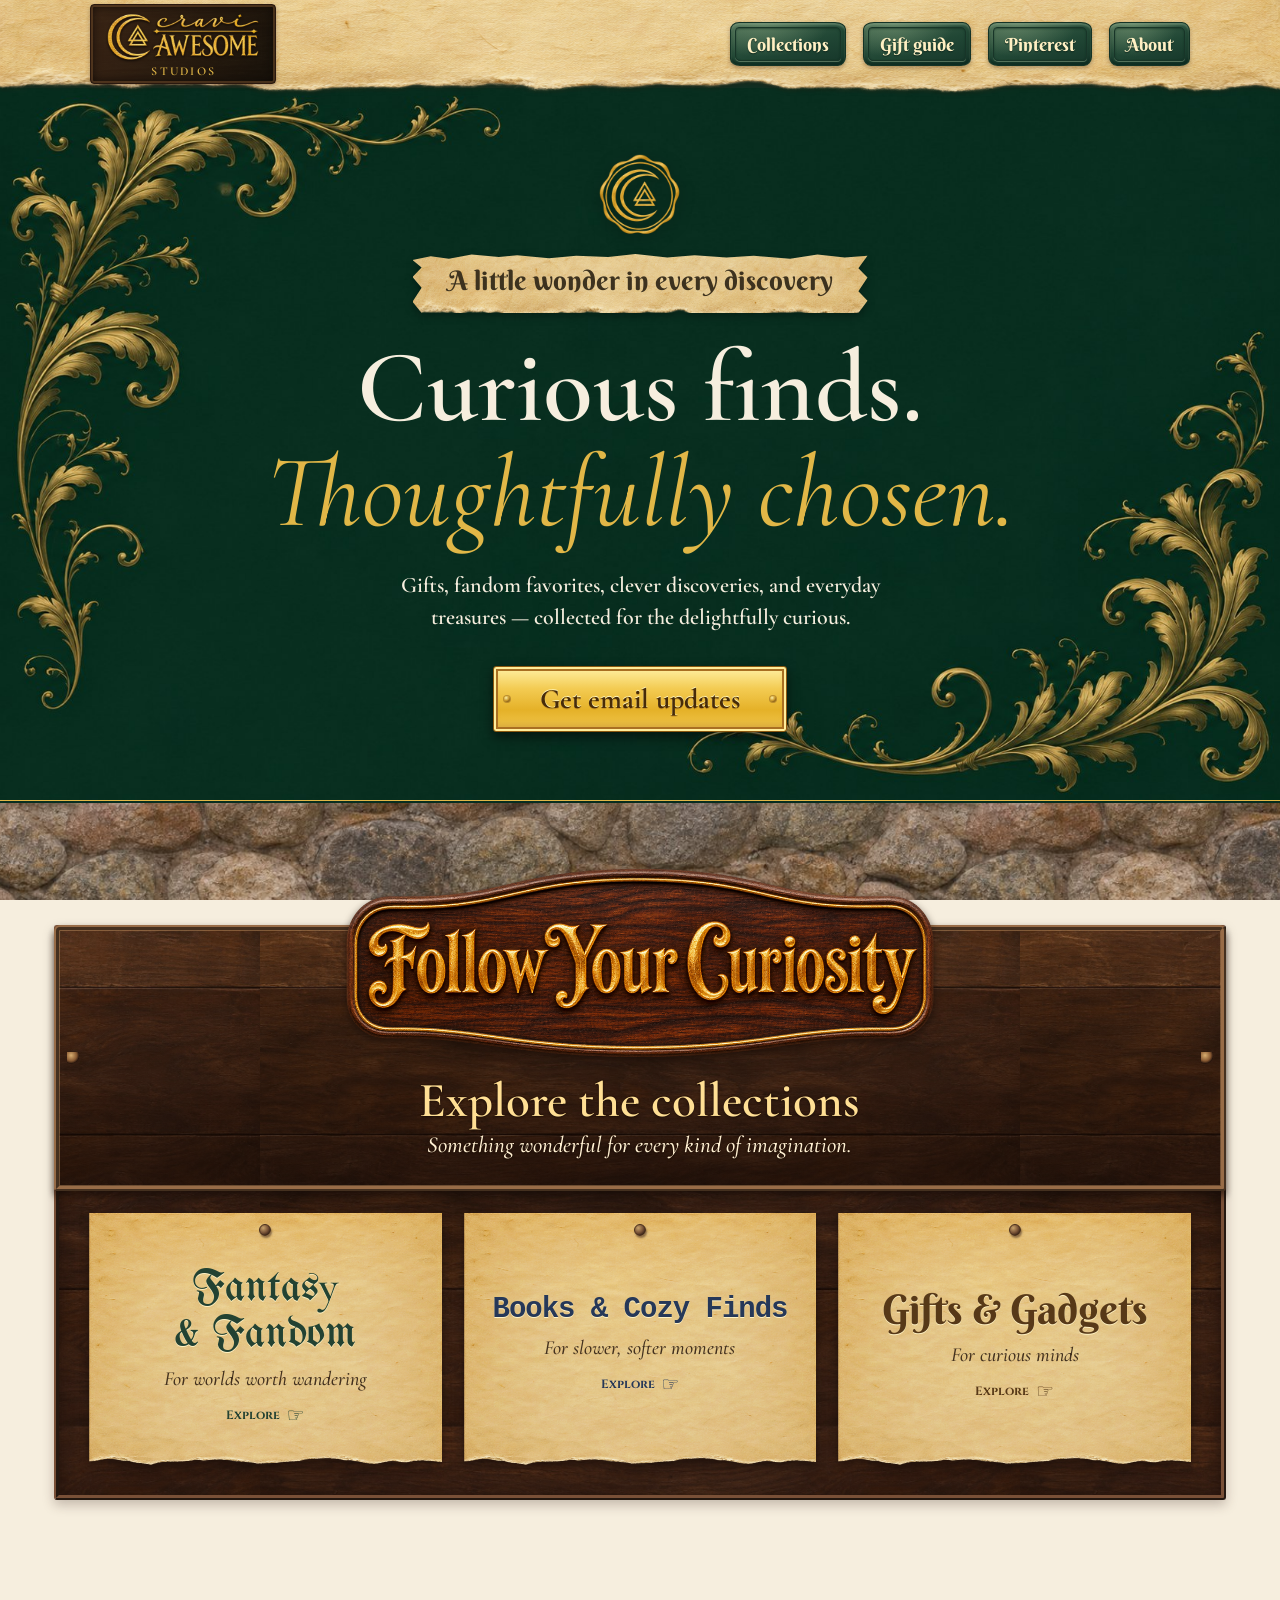
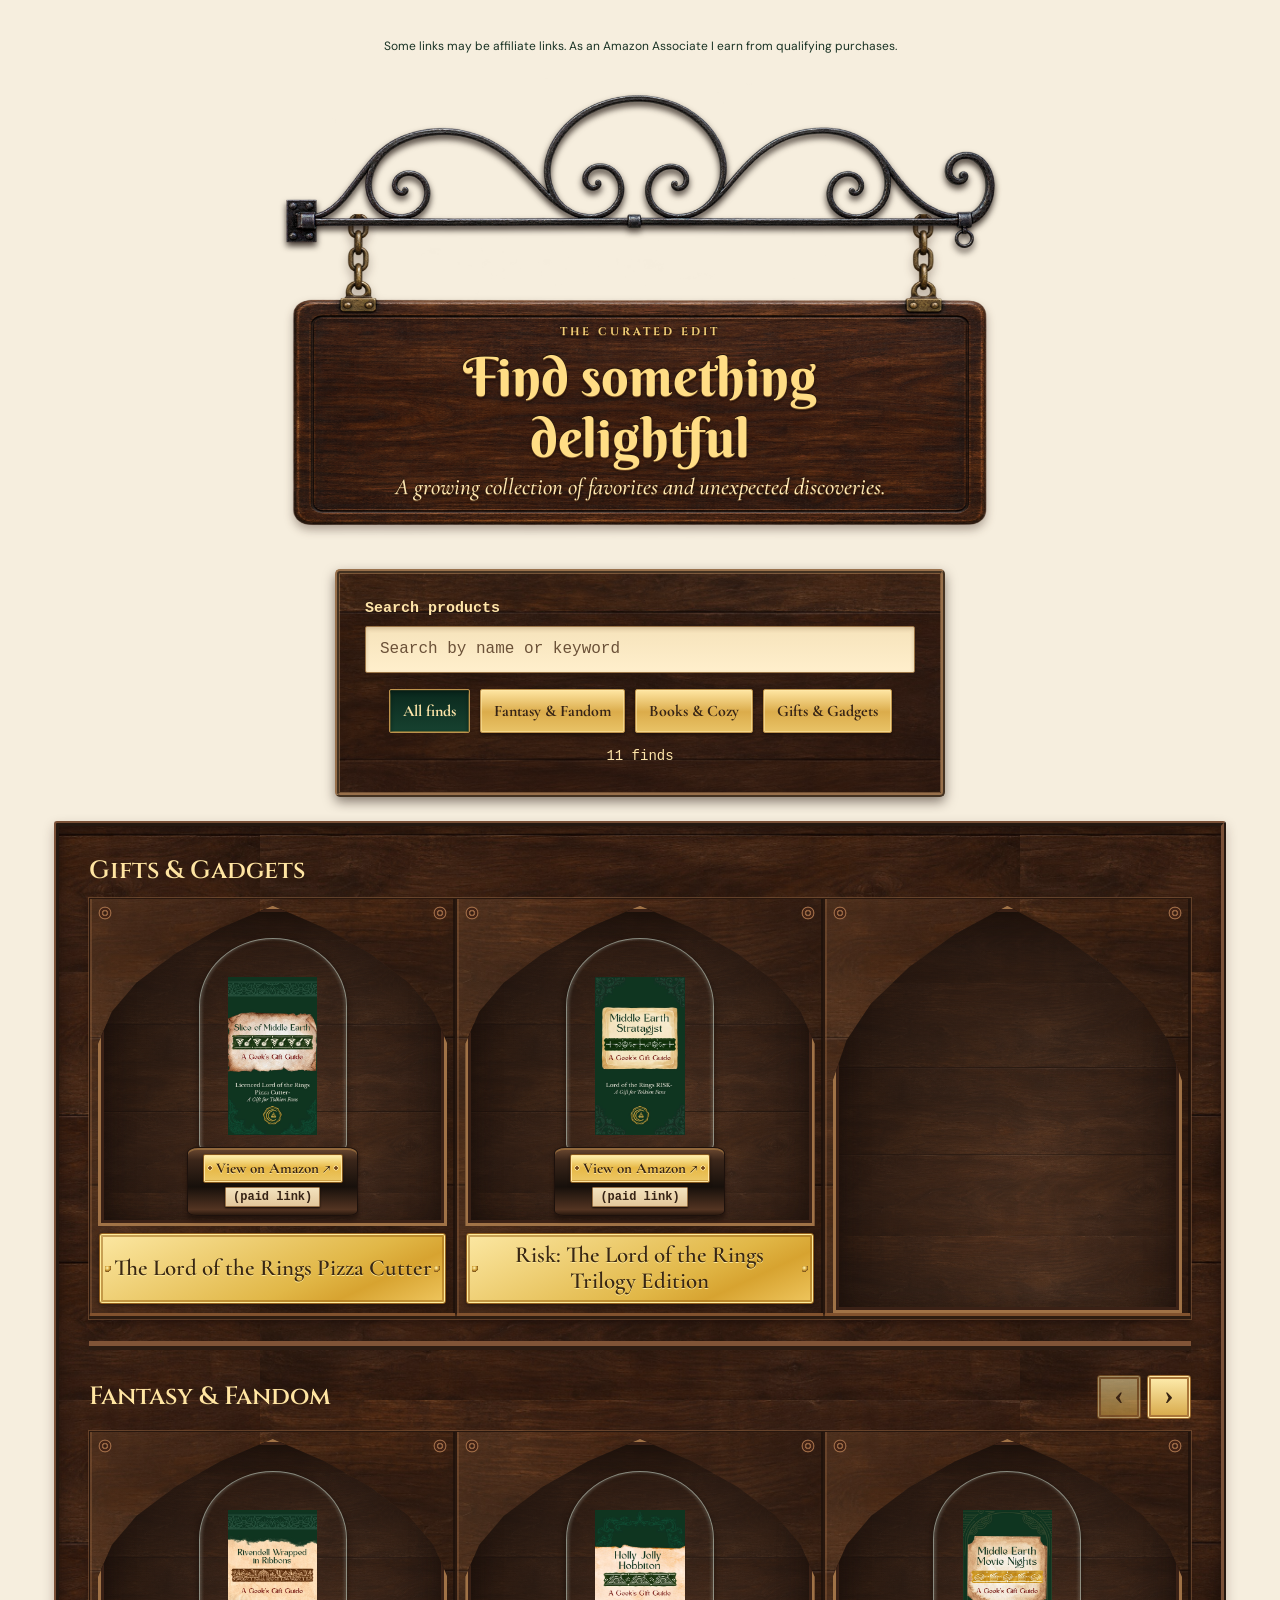
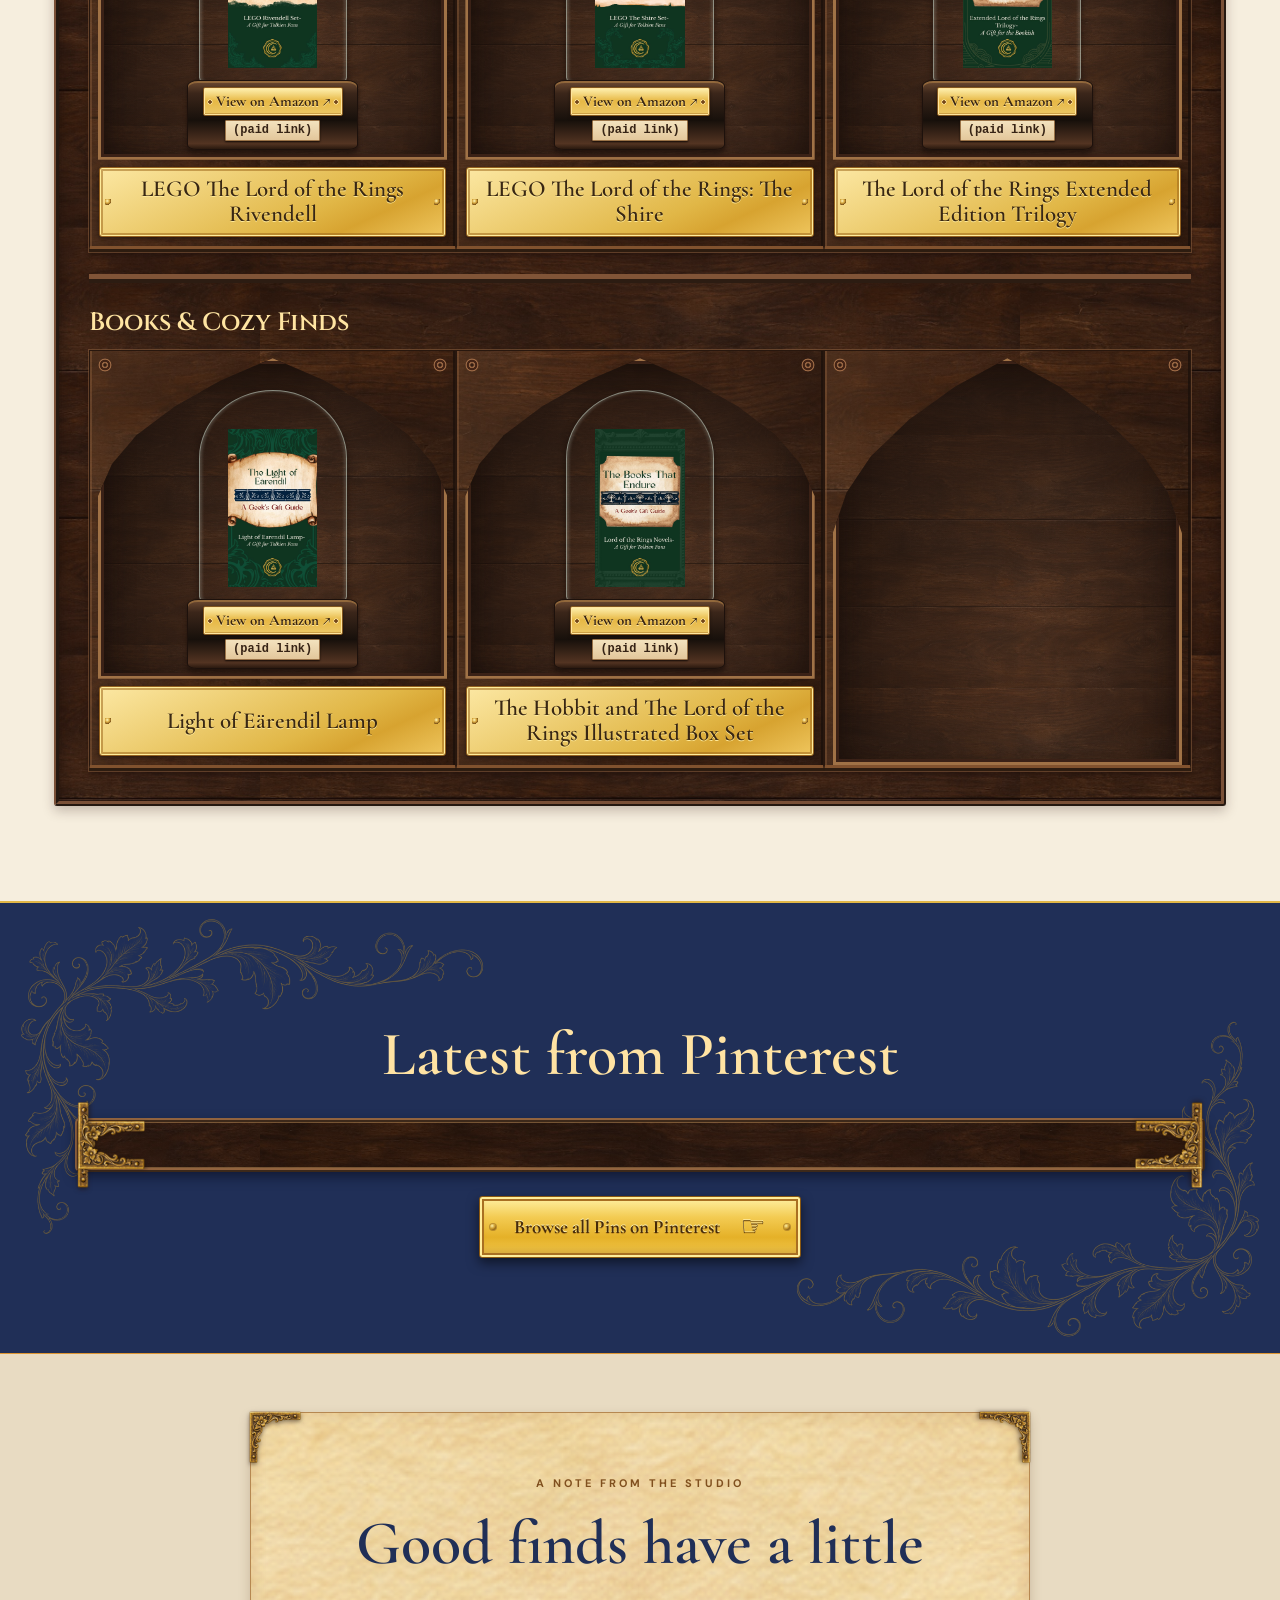
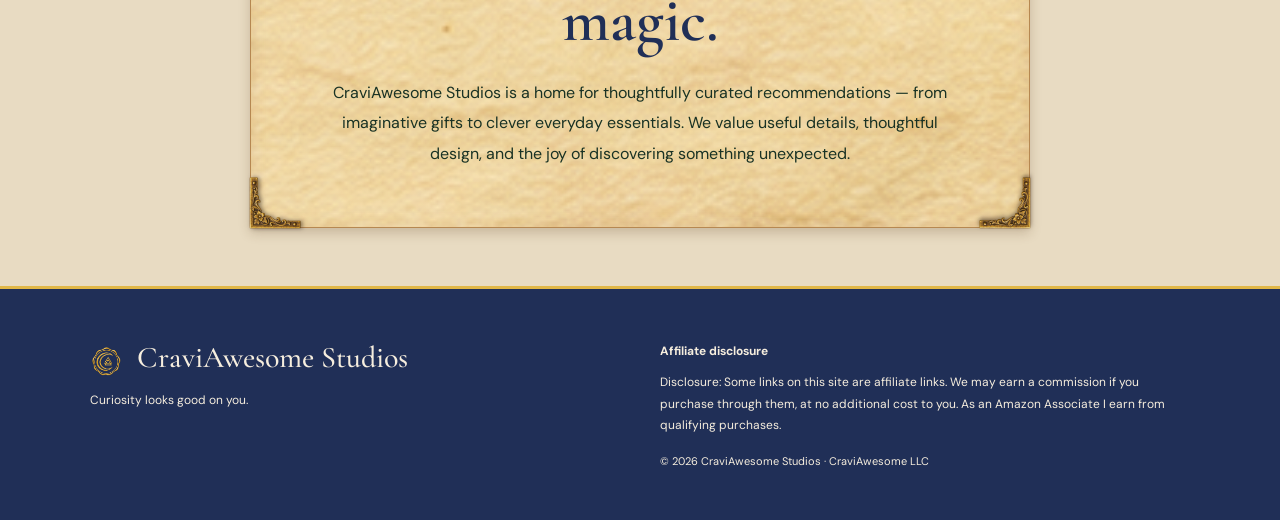
==== commit f7c5ad3f: "Enlarge the collections sign with metallic gold foil lettering" ====
--- a/index.html
+++ b/index.html
@@ -1,7 +1,7 @@
 <!doctype html>
 <html lang="en">
 <head>
-  <meta charset="utf-8"><meta name="viewport" content="width=device-width,initial-scale=1"><meta name="theme-color" content="#202F57"><meta name="description" content="Curated discoveries, thoughtful gifts and everyday wonders from CraviAwesome Studios."><title>CraviAwesome Studios | Curated Finds & Gifts</title><link rel="icon" type="image/png" href="assets/favicon.png"><link rel="stylesheet" href="styles.css?v=parchment-wrap">
+  <meta charset="utf-8"><meta name="viewport" content="width=device-width,initial-scale=1"><meta name="theme-color" content="#202F57"><meta name="description" content="Curated discoveries, thoughtful gifts and everyday wonders from CraviAwesome Studios."><title>CraviAwesome Studios | Curated Finds & Gifts</title><link rel="icon" type="image/png" href="assets/favicon.png"><link rel="stylesheet" href="styles.css?v=curiosity-foil">
 </head>
 <body>
 <a class="skip" href="#main">Skip to content</a>
@@ -21,7 +21,7 @@
 <section class="section" id="collections">
   <div class="collections">
     <header class="collection-board-heading">
-      <img class="collection-kicker" src="assets/carved-curiosity-crest.png" alt="Follow Your Curiosity" width="780" height="260">
+      <img class="collection-kicker" src="assets/curiosity-gold-foil.png" alt="Follow Your Curiosity" width="1100" height="367">
       <h2>Explore the collections</h2>
       <p>Something wonderful for every kind of imagination.</p>
     </header>
--- a/styles.css
+++ b/styles.css
@@ -267,10 +267,10 @@
 }
 .collection-kicker {
   display: block;
-  width: clamp(225px, 40vw, 344px);
+  width: clamp(330px, 65vw, 590px);
   max-width: 100%;
   height: auto;
-  margin: clamp(-49px, -5.5vw, -32px) auto 0;
+  margin: clamp(-65px, -6vw, -32px) auto 0;
   filter: drop-shadow(0 4px 4px #180c07b8);
 }
 .collection-board-heading h2 {
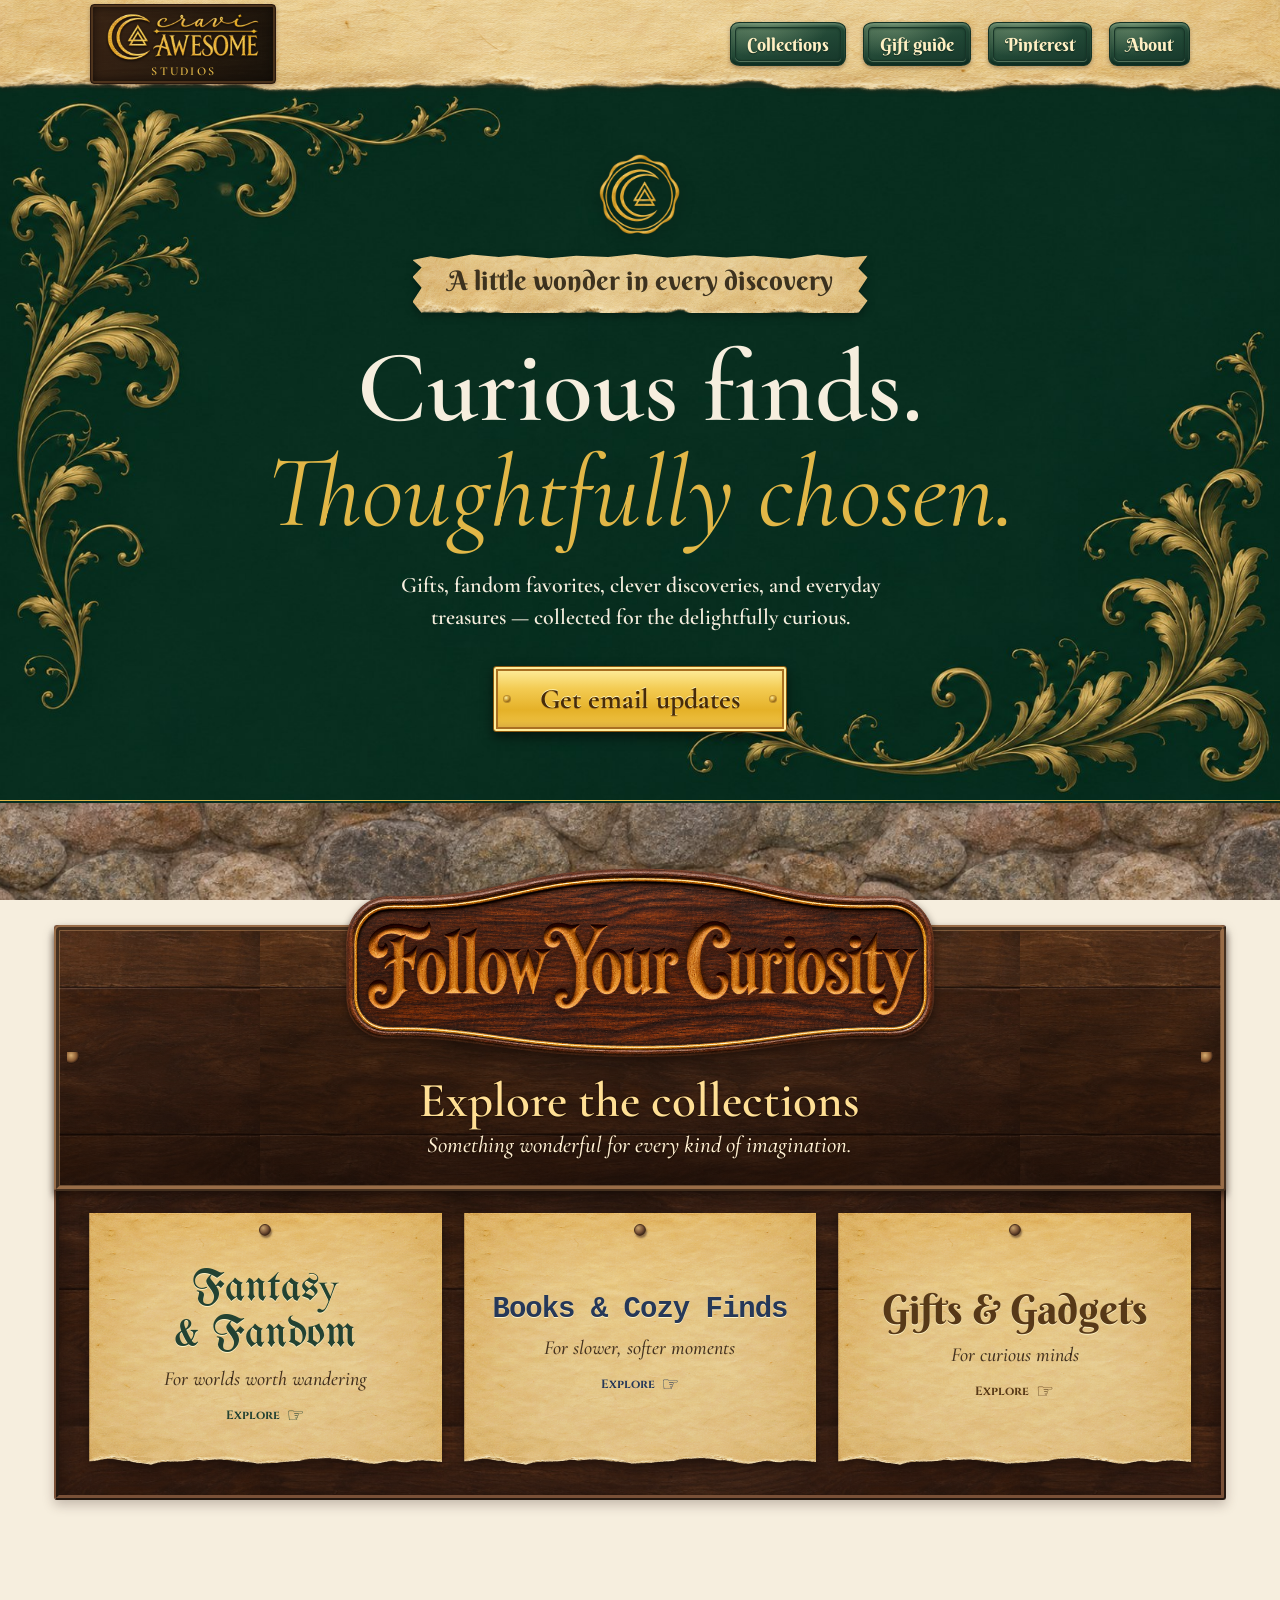
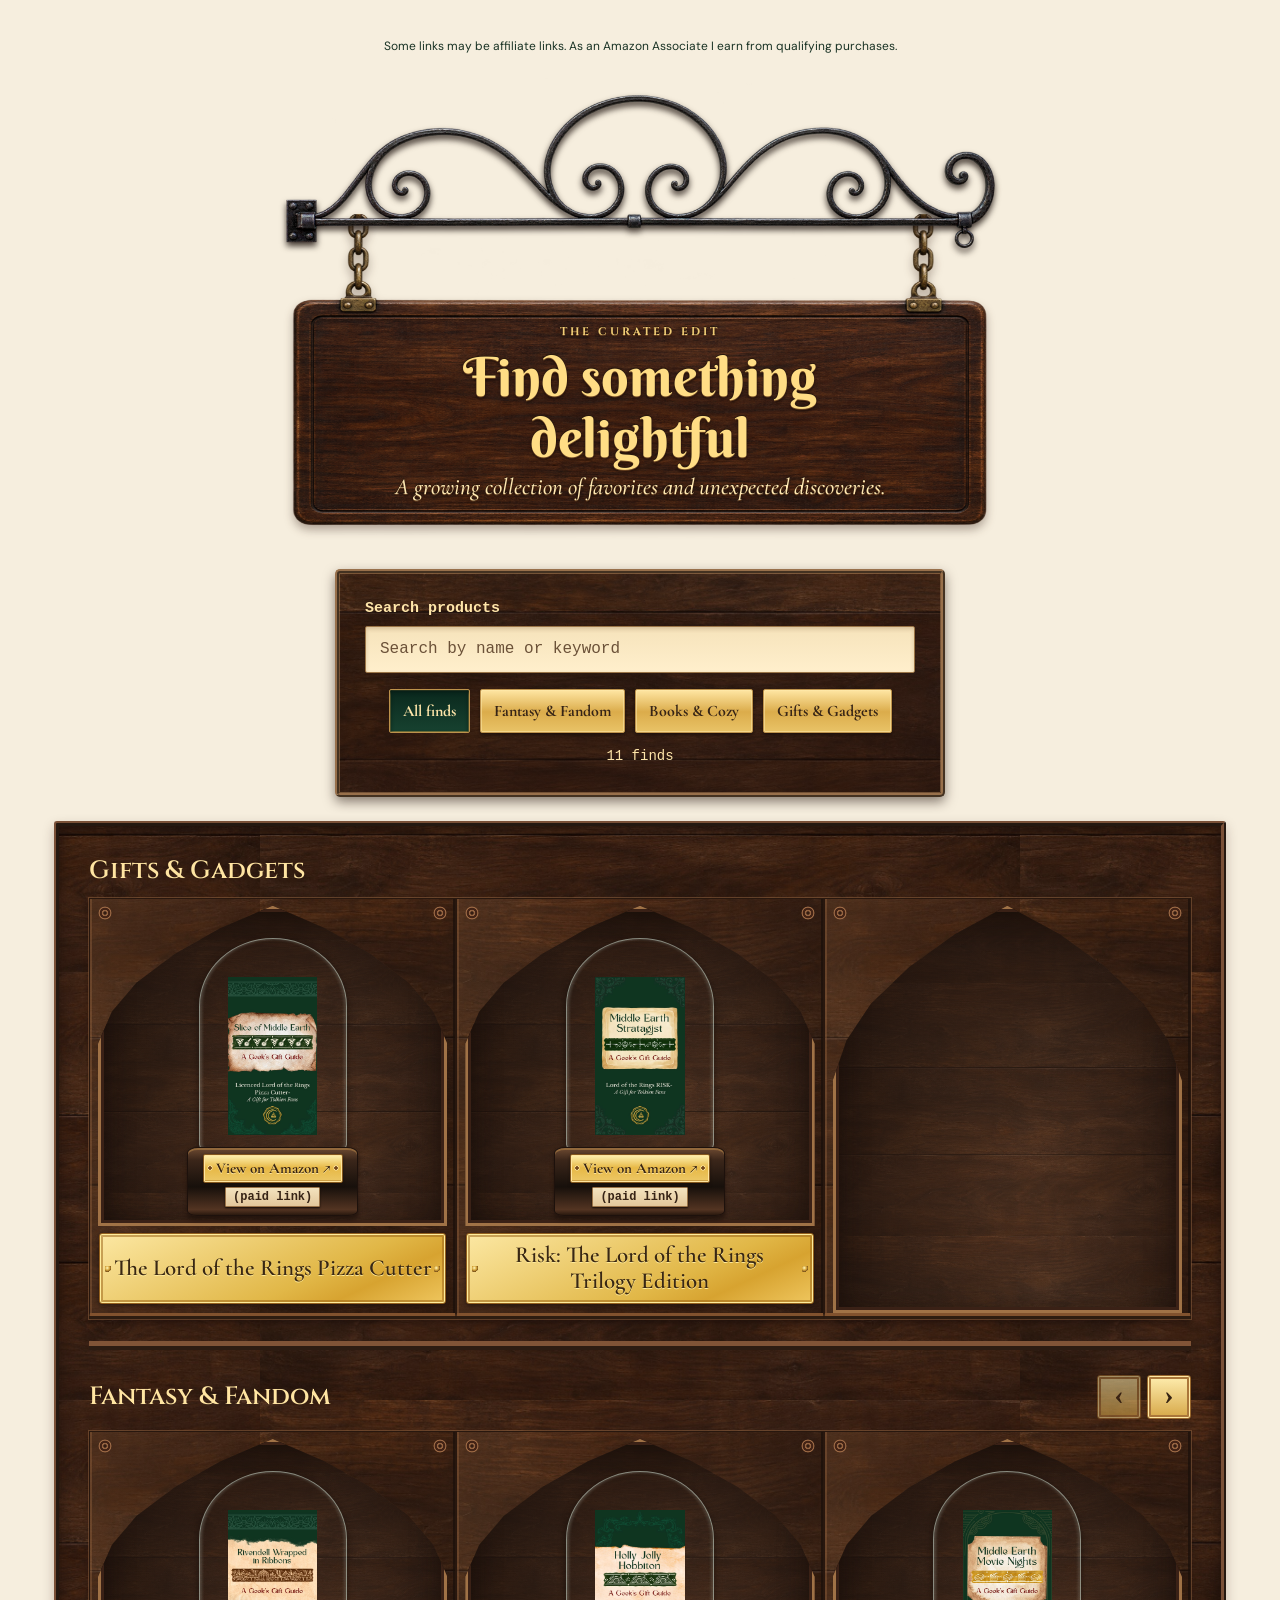
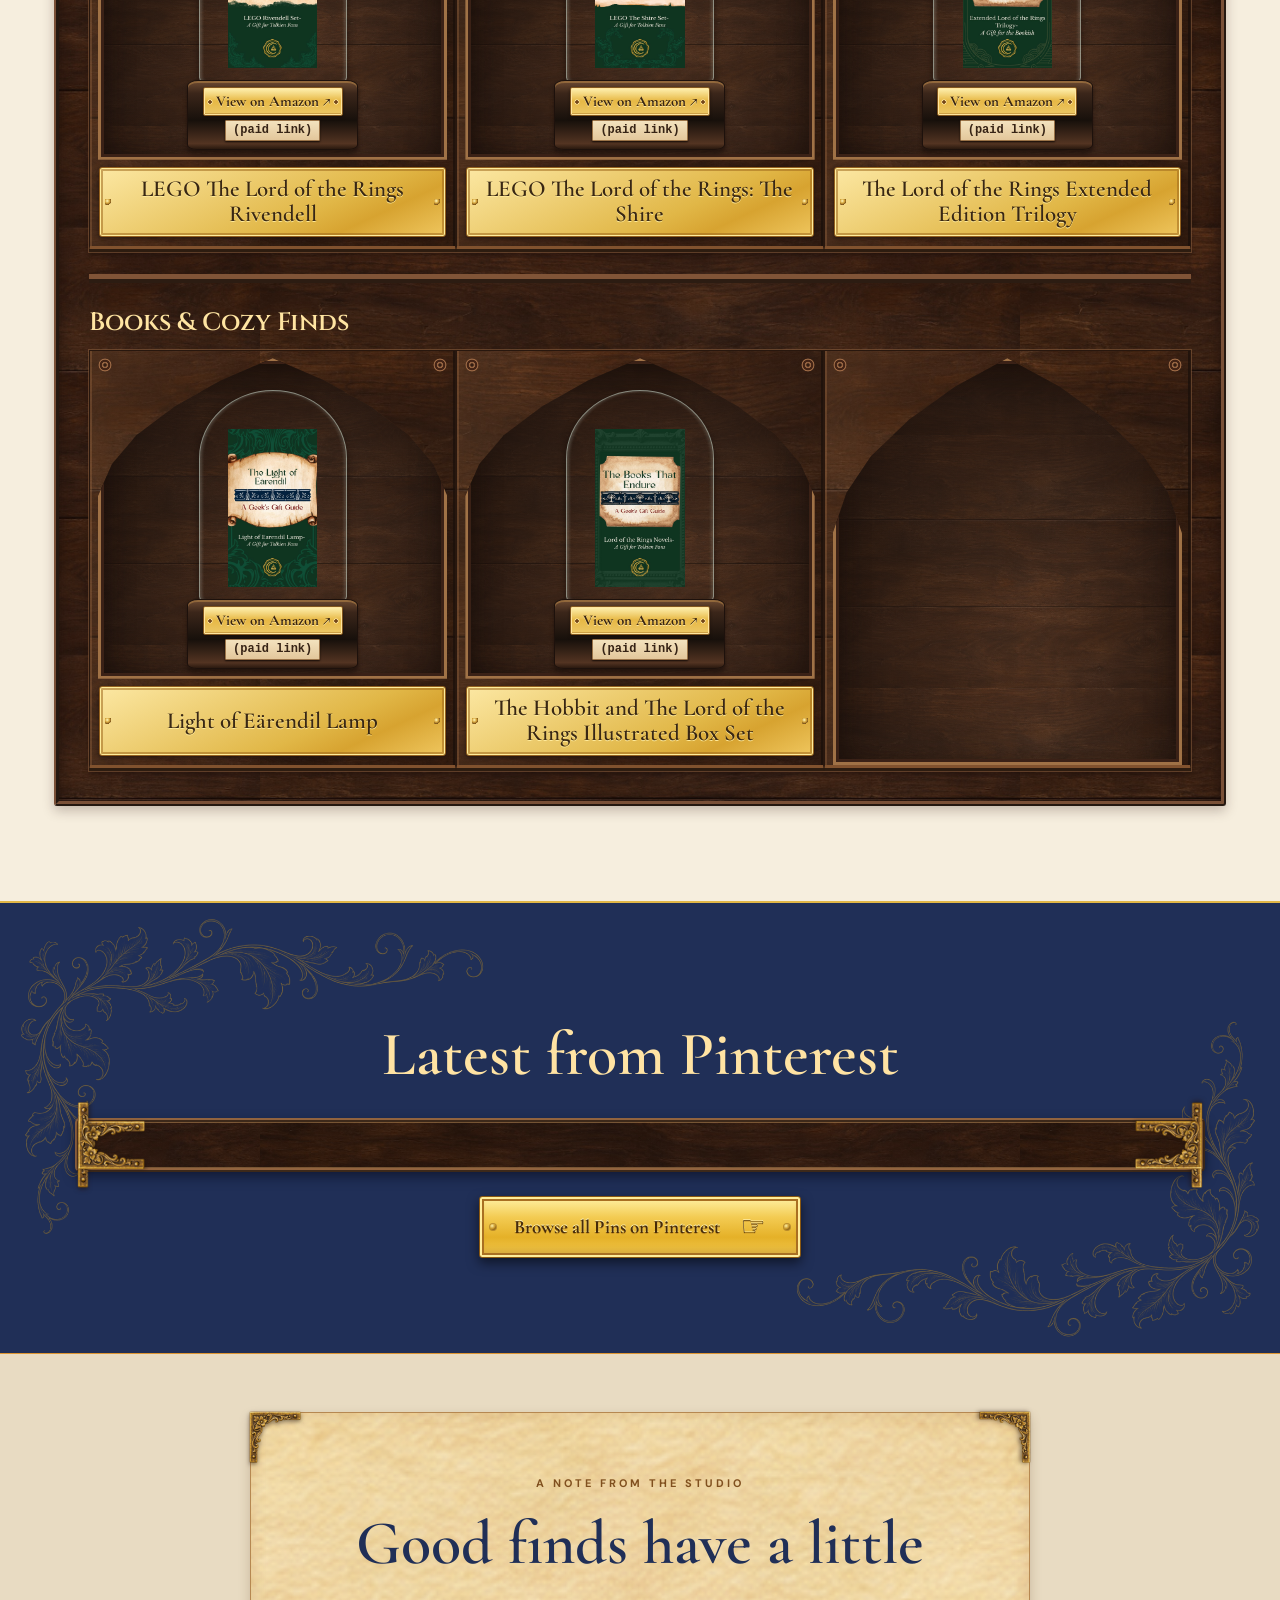
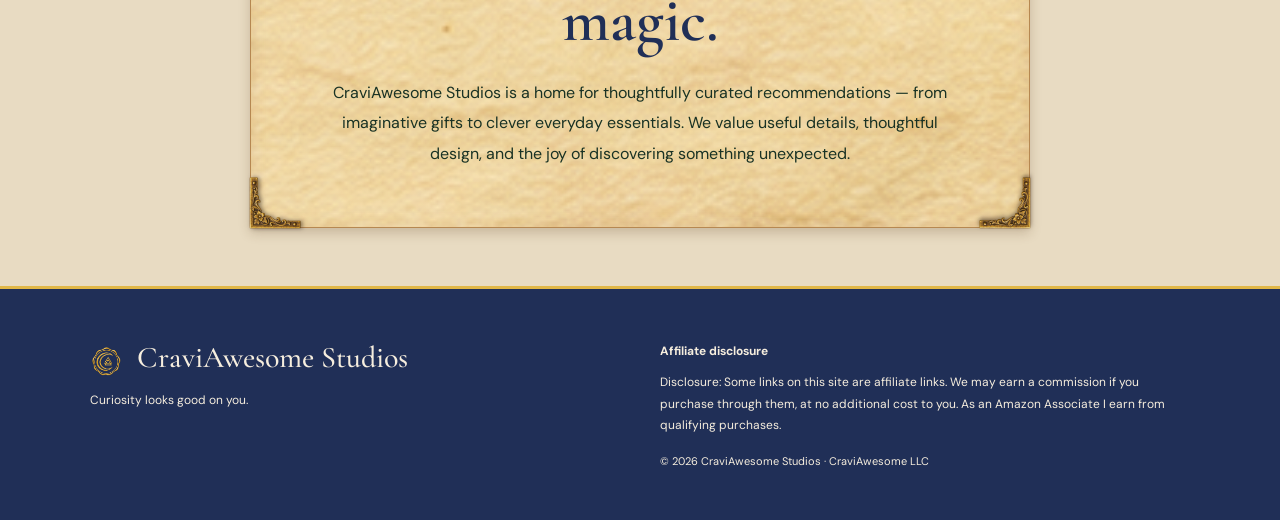
==== commit 0a585007: "Carve the collections sign lettering into the walnut" ====
--- a/index.html
+++ b/index.html
@@ -1,7 +1,7 @@
 <!doctype html>
 <html lang="en">
 <head>
-  <meta charset="utf-8"><meta name="viewport" content="width=device-width,initial-scale=1"><meta name="theme-color" content="#202F57"><meta name="description" content="Curated discoveries, thoughtful gifts and everyday wonders from CraviAwesome Studios."><title>CraviAwesome Studios | Curated Finds & Gifts</title><link rel="icon" type="image/png" href="assets/favicon.png"><link rel="stylesheet" href="styles.css?v=curiosity-foil">
+  <meta charset="utf-8"><meta name="viewport" content="width=device-width,initial-scale=1"><meta name="theme-color" content="#202F57"><meta name="description" content="Curated discoveries, thoughtful gifts and everyday wonders from CraviAwesome Studios."><title>CraviAwesome Studios | Curated Finds & Gifts</title><link rel="icon" type="image/png" href="assets/favicon.png"><link rel="stylesheet" href="styles.css?v=single-scroll-roll">
 </head>
 <body>
 <a class="skip" href="#main">Skip to content</a>
@@ -21,7 +21,7 @@
 <section class="section" id="collections">
   <div class="collections">
     <header class="collection-board-heading">
-      <img class="collection-kicker" src="assets/curiosity-gold-foil.png" alt="Follow Your Curiosity" width="1100" height="367">
+      <img class="collection-kicker" src="assets/curiosity-carved-walnut.png" alt="Follow Your Curiosity" width="1100" height="367">
       <h2>Explore the collections</h2>
       <p>Something wonderful for every kind of imagination.</p>
     </header>
@@ -108,7 +108,6 @@
         </div>
       </div>
     </div>
-    <div class="newsletter-roller" aria-hidden="true"></div>
   </div>
 </dialog>
 <script src="products.js"></script>
--- a/styles.css
+++ b/styles.css
@@ -803,7 +803,8 @@
 }
 .newsletter-scroll {
   display: grid;
-  grid-template-rows: auto 1fr auto;
+  grid-template-rows: auto 1fr;
+  isolation: isolate;
 }
 .newsletter-window[open]:not([data-welcome]) .newsletter-scroll {
   animation: newsletter-hover-roll .88s ease-in-out both;
@@ -816,7 +817,6 @@
 }
 .newsletter-roller {
   position: relative;
-  z-index: 2;
   height: clamp(20px, 5vw, 31px);
   margin-inline: var(--scroll-inset);
   border-radius: 5px / 40%;
@@ -843,10 +843,11 @@
 }
 .newsletter-scroll-sheet {
   position: relative;
+  z-index: 1;
   display: grid;
   grid-template-rows: 1fr;
   min-height: var(--scroll-roll-depth);
-  margin-block: -2px;
+  margin-block-start: -9px;
   margin-inline: var(--scroll-inset);
   overflow: hidden;
   background: url('assets/newsletter-scroll-deckle.png') center / 100% 100% no-repeat;
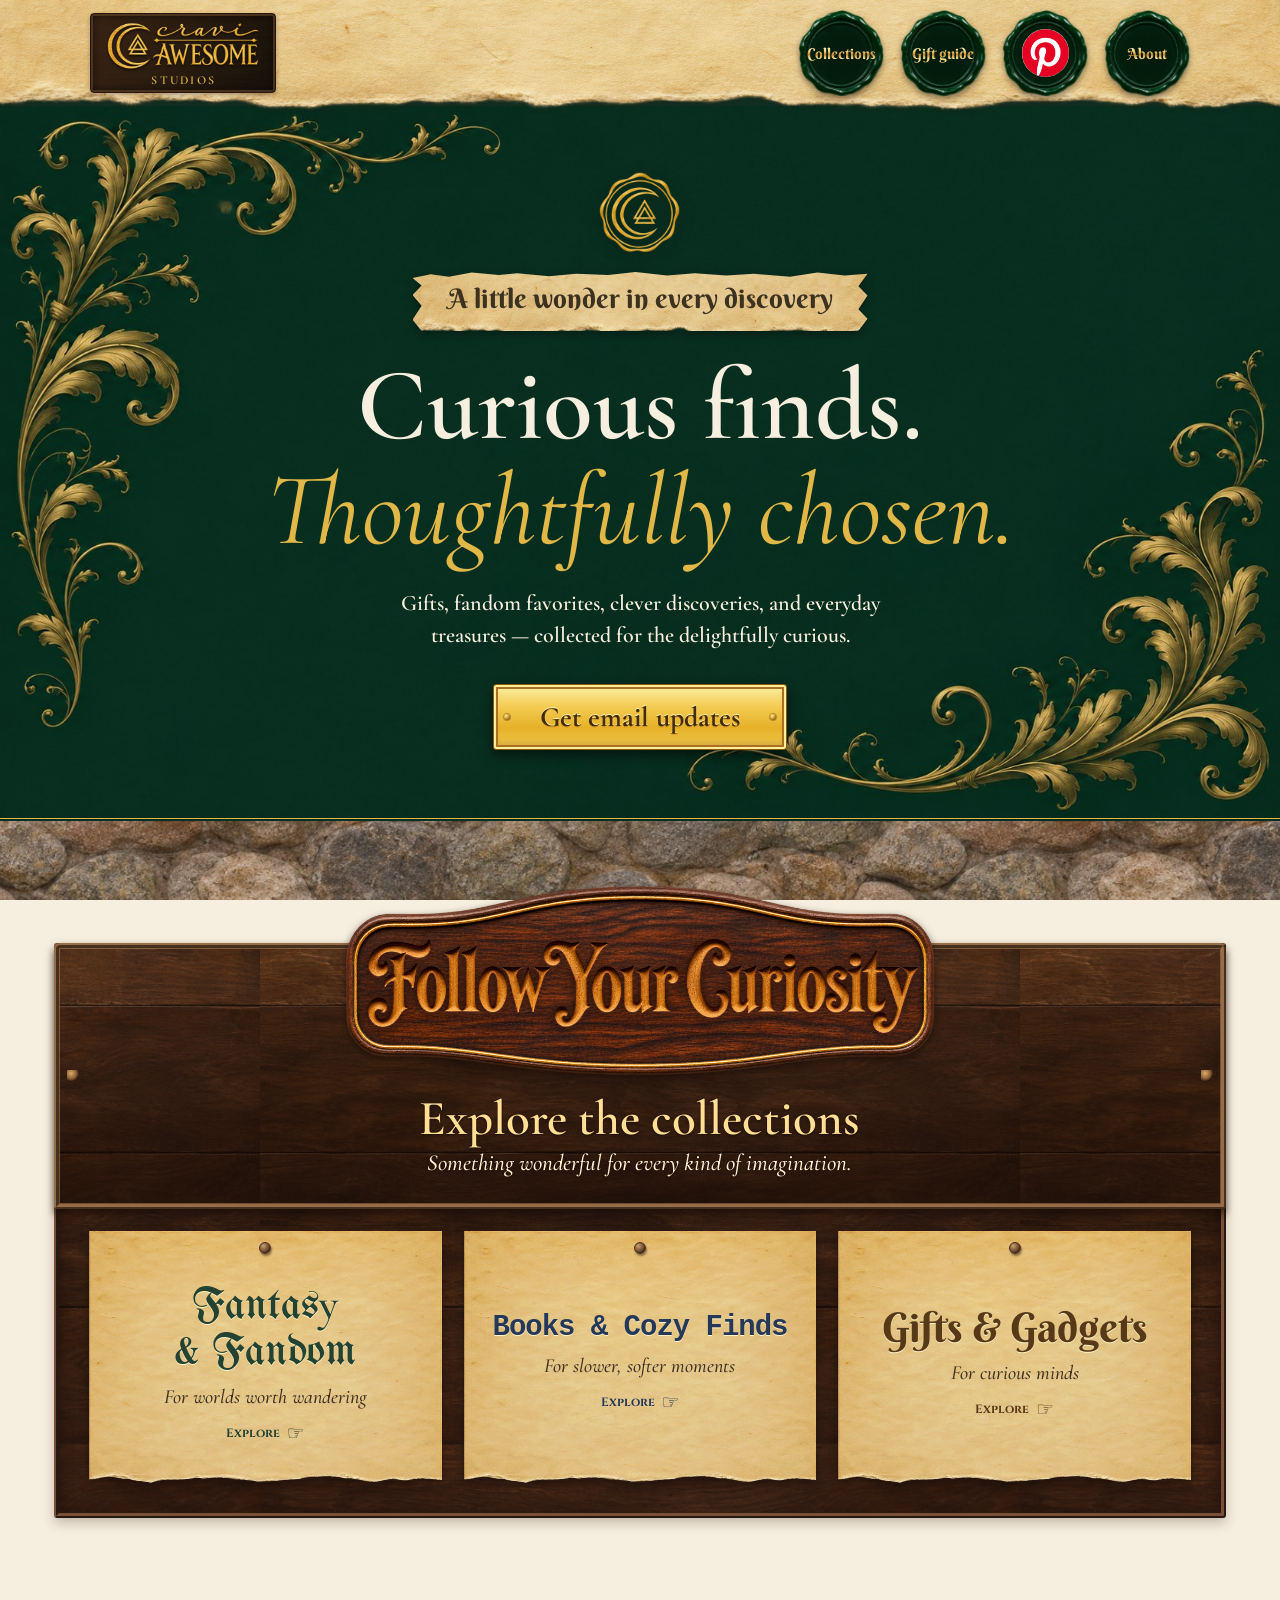
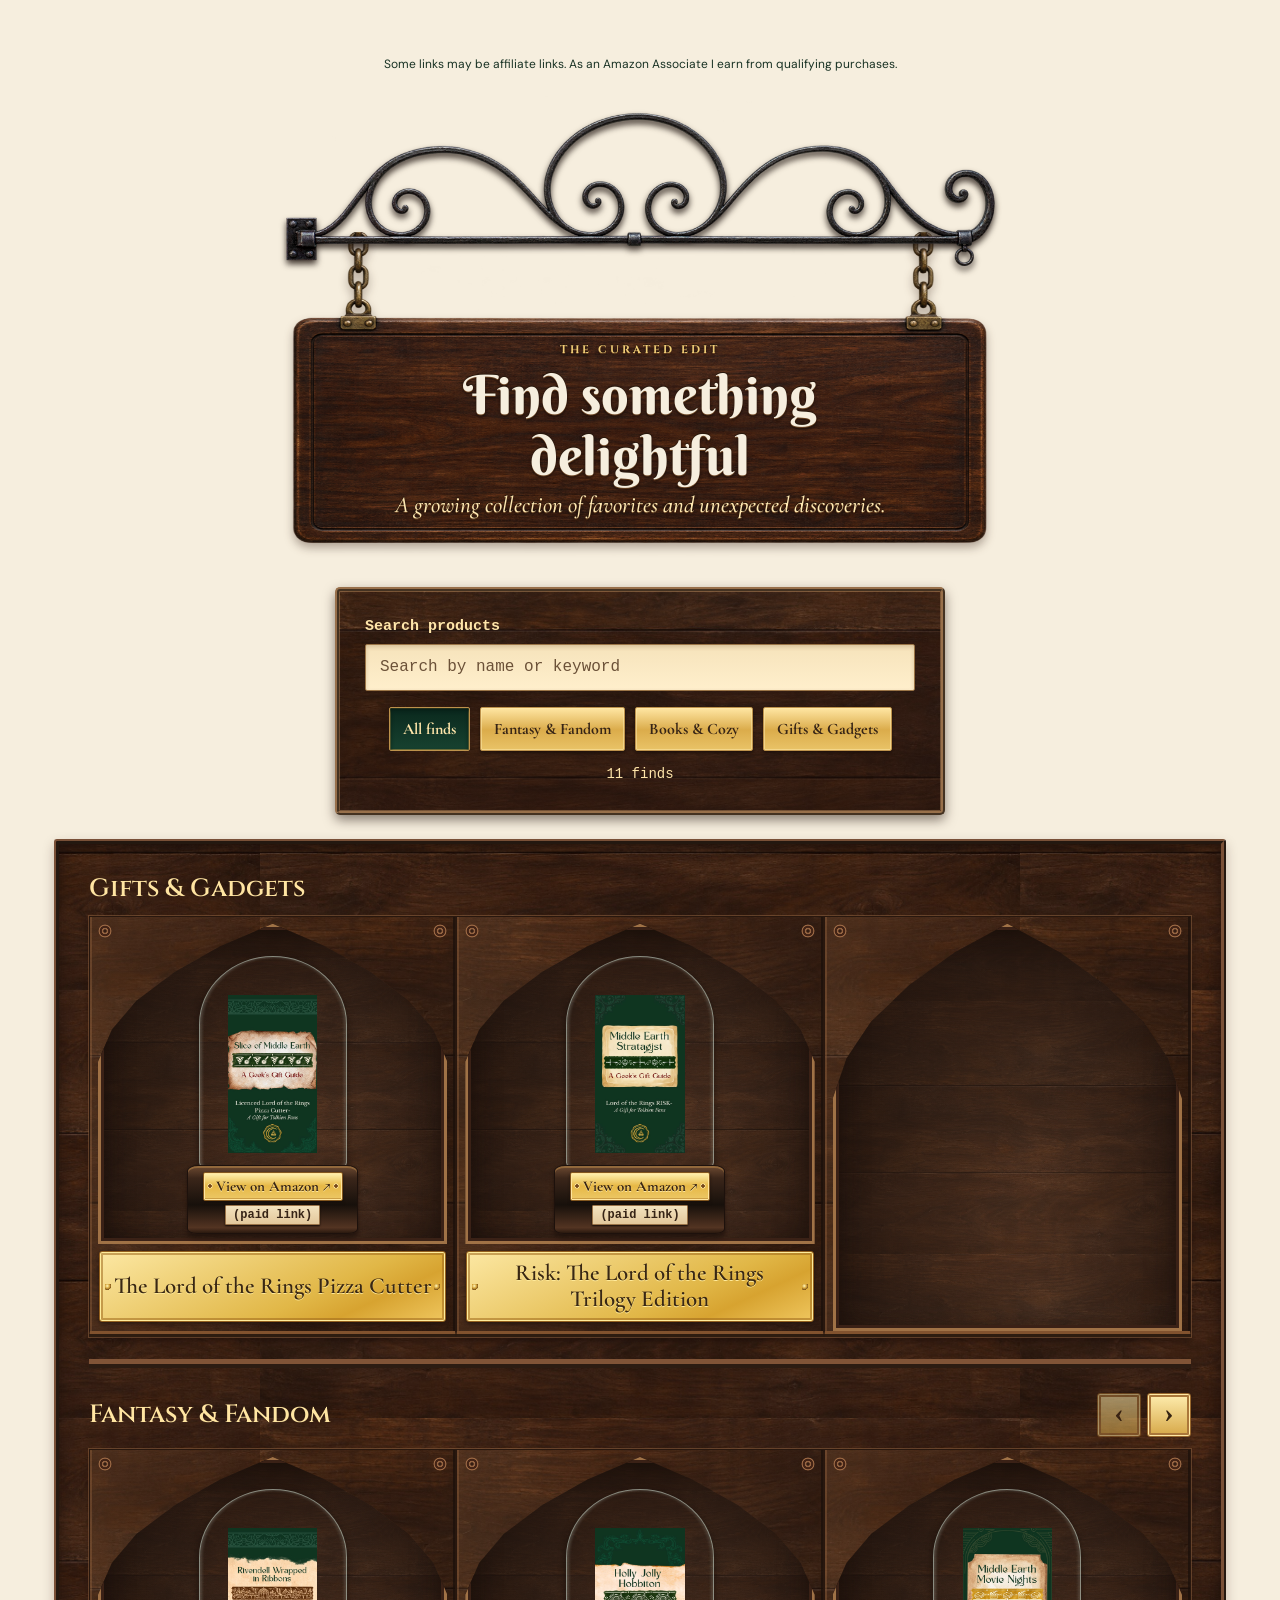
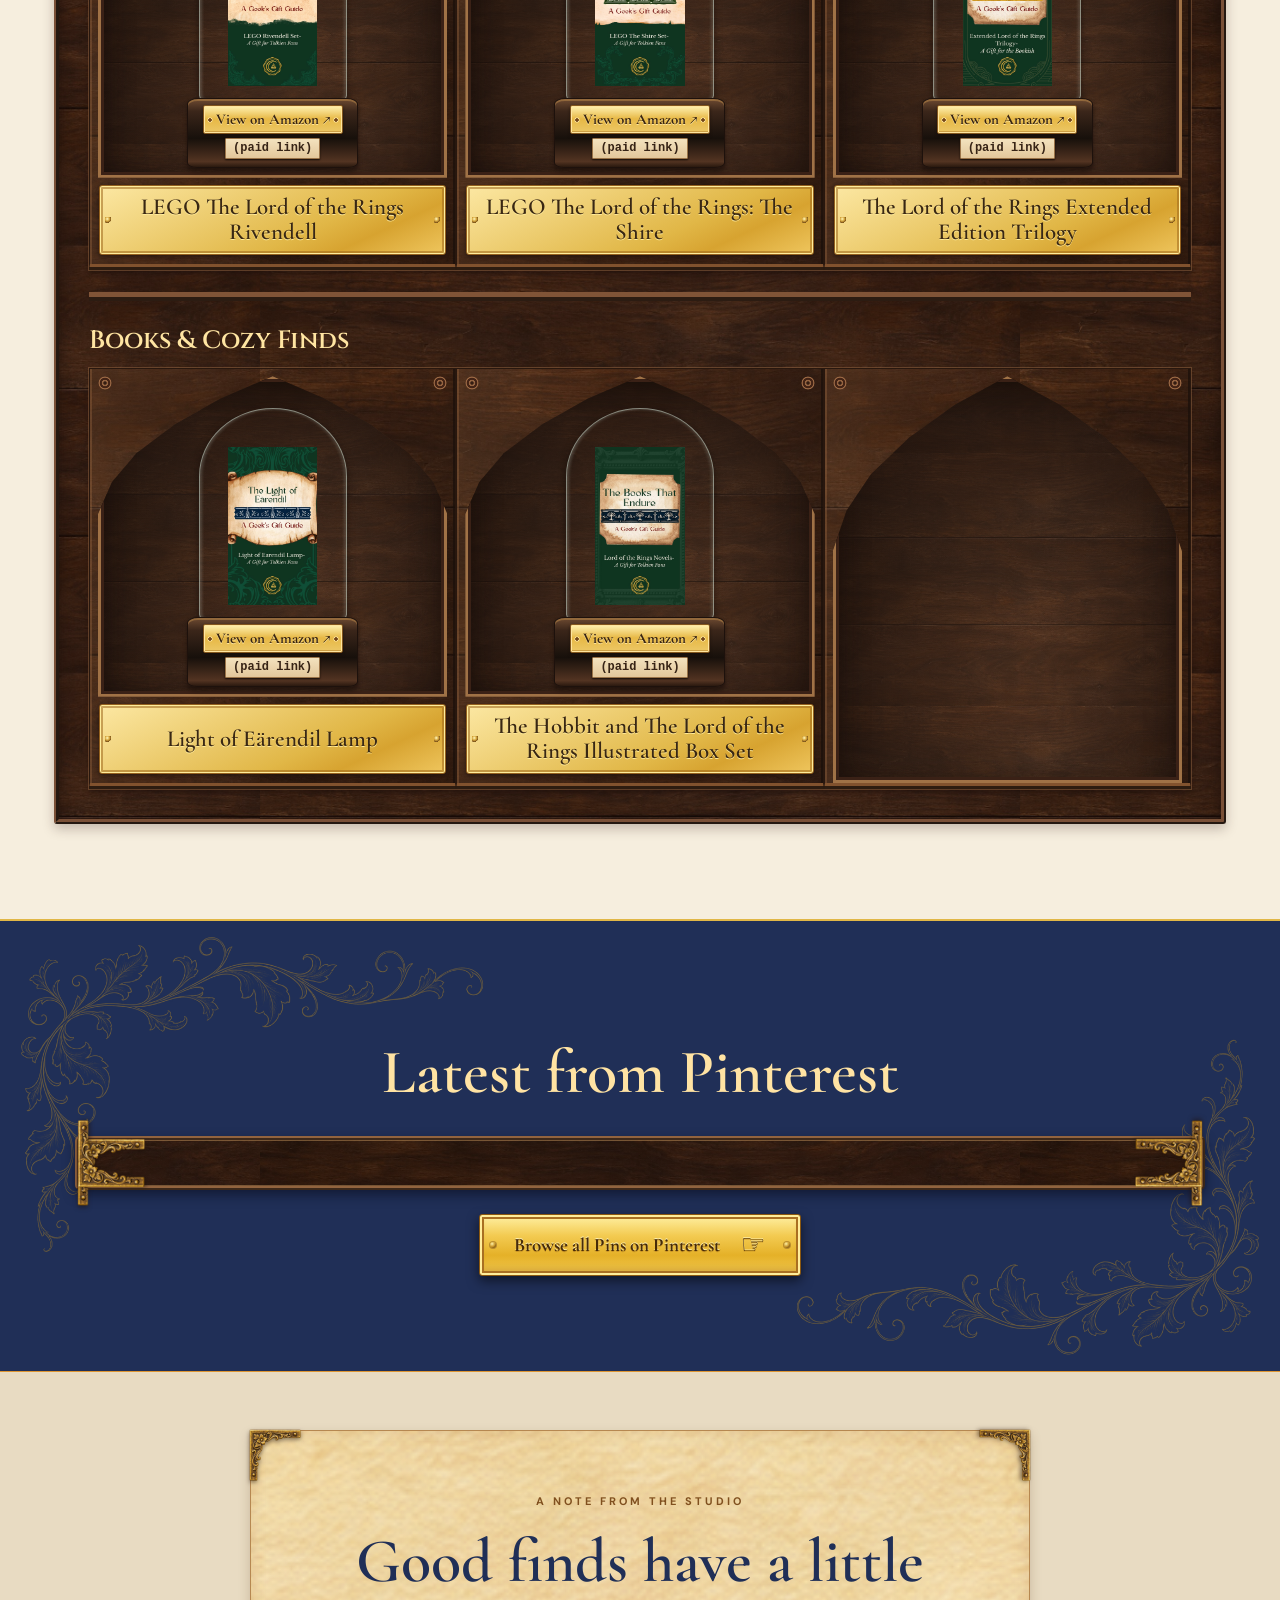
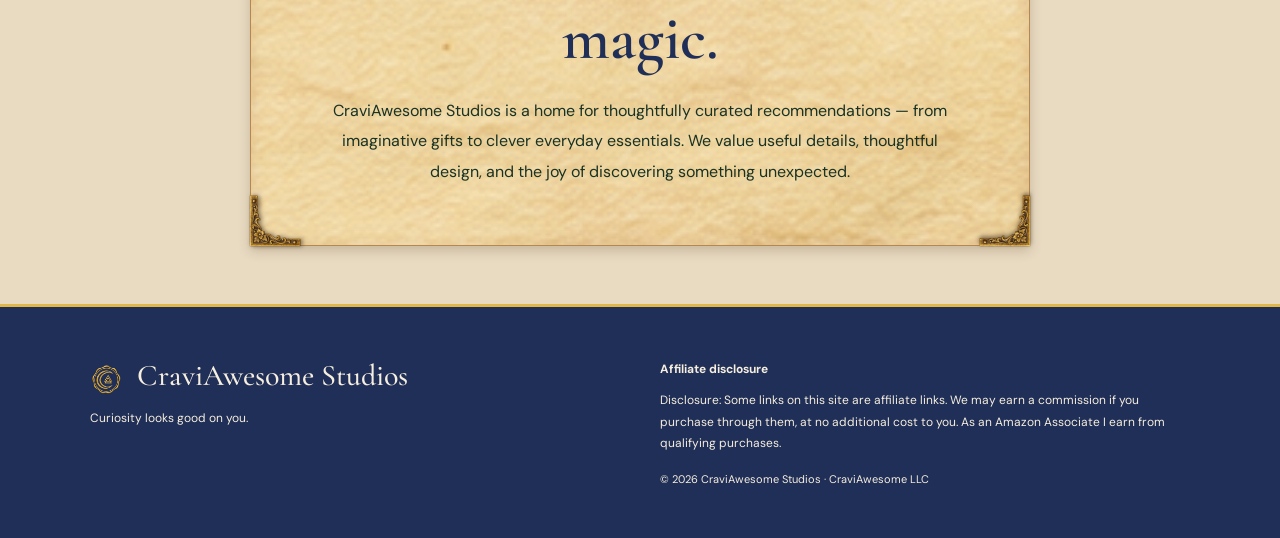
==== commit e4b40c4a: "Style the homepage navigation with circular wax seals" ====
--- a/index.html
+++ b/index.html
@@ -1,13 +1,18 @@
 <!doctype html>
 <html lang="en">
 <head>
-  <meta charset="utf-8"><meta name="viewport" content="width=device-width,initial-scale=1"><meta name="theme-color" content="#202F57"><meta name="description" content="Curated discoveries, thoughtful gifts and everyday wonders from CraviAwesome Studios."><title>CraviAwesome Studios | Curated Finds & Gifts</title><link rel="icon" type="image/png" href="assets/favicon.png"><link rel="stylesheet" href="styles.css?v=single-scroll-roll">
+  <meta charset="utf-8"><meta name="viewport" content="width=device-width,initial-scale=1"><meta name="theme-color" content="#202F57"><meta name="description" content="Curated discoveries, thoughtful gifts and everyday wonders from CraviAwesome Studios."><title>CraviAwesome Studios | Curated Finds & Gifts</title><link rel="icon" type="image/png" href="assets/favicon.png"><link rel="stylesheet" href="styles.css?v=header-wax-seals">
 </head>
 <body>
 <a class="skip" href="#main">Skip to content</a>
-<header class="top">
+<header class="top home-header">
   <a class="brand" href="/" aria-label="CraviAwesome Studios home"><img class="brand-logo" src="assets/craviawesome-logo.png" alt="CraviAwesome"><span class="brand-studios">Studios</span></a>
-  <nav aria-label="Main navigation"><a href="#collections">Collections</a><a href="geek-gift-guide/">Gift guide</a><a href="#pinterest">Pinterest</a><a href="#about">About</a></nav>
+  <nav class="header-wax-nav" aria-label="Main navigation">
+    <a href="#collections"><span class="header-wax-label">Collections</span></a>
+    <a href="geek-gift-guide/"><span class="header-wax-label">Gift guide</span></a>
+    <a href="#pinterest" aria-label="Find us on Pinterest"><img src="assets/pinterest-red-badge.png" alt="" width="166" height="166"></a>
+    <a href="#about"><span class="header-wax-label">About</span></a>
+  </nav>
 </header>
 <main id="main">
 <section class="hero heritage-hero">
--- a/styles.css
+++ b/styles.css
@@ -104,6 +104,62 @@
 .top nav a:nth-child(even) { border-radius: 11px 8px 10px 8px / 7px 9px 7px 9px; }
 .top nav a:hover { color: #fff6da; text-decoration: underline; filter: brightness(1.12); }
 .top nav a:focus-visible { outline-color: #153529; }
+.top.home-header {
+  height: auto;
+  padding-block: 10px;
+}
+.top nav.header-wax-nav { gap: clamp(5px, 1.4vw, 16px); }
+.top nav.header-wax-nav a {
+  --wax-seal-size: clamp(66px, 7vw, 86px);
+  isolation: isolate;
+  width: var(--wax-seal-size);
+  height: var(--wax-seal-size);
+  padding: 0;
+  border: 0;
+  border-radius: 50%;
+  background: none;
+  box-shadow: none;
+  font-size: clamp(11px, 1.25vw, 15px);
+  text-shadow: none;
+}
+.top nav.header-wax-nav a::before {
+  inset: 0;
+  z-index: -1;
+  border: 0;
+  border-radius: 0;
+  background: url('assets/header-green-wax-seal.png') center / contain no-repeat;
+  box-shadow: none;
+  filter: drop-shadow(0 3px 3px #3525148a);
+}
+.top nav.header-wax-nav a:hover {
+  outline: 1px solid #80562b;
+  outline-offset: 2px;
+  text-decoration: none;
+  filter: none;
+}
+.top nav.header-wax-nav a:focus-visible {
+  outline: 2px solid #153529;
+  outline-offset: 3px;
+}
+.header-wax-label { color: #f2cc7a; }
+@supports (background-clip: text) {
+  .header-wax-label {
+    background: linear-gradient(#fff4ca 17%, #f4cd70 39%, #bd8737 56%, #f7d989 75%);
+    background-clip: text;
+    color: transparent;
+    filter: drop-shadow(0 1px 0 #071b11);
+  }
+}
+.header-wax-nav img {
+  display: block;
+  width: 55%;
+  height: auto;
+  border-radius: 50%;
+}
+@media (max-width: 560px) {
+  .top.home-header { justify-content: center; gap: 12px; padding-inline: 12px; }
+  .top nav.header-wax-nav { flex: 1 0 100%; justify-content: center; }
+}
 .hero{background:radial-gradient(ellipse at 75% 20%,#164e3c 0,transparent 50%),radial-gradient(ellipse at 0 100%,#202F57 0,transparent 55%),var(--deep);color:var(--cream);border-bottom:4px double var(--light-gold)}
 .hero h1,.section h2,.about h2,.collection strong,.product h3{font-family:'Cormorant Garamond',Georgia,serif;font-weight:600}
 .hero h1{font-size:clamp(56px,8vw,106px);line-height:1.02}.hero h1 i{color:var(--light-gold)}
@@ -624,7 +680,7 @@
 .catalog-sign .eyebrow { color: #f0cd77; font-family: Cinzel, Georgia, serif; }
 .catalog-sign h2 {
   margin: 8px 0 6px;
-  color: #ffdd85;
+  color: var(--cream);
   font: 400 clamp(27px, 5.8vw, 54px)/1.12 'Berkshire Swash', 'Cormorant Garamond', Georgia, serif;
   text-wrap: balance;
 }
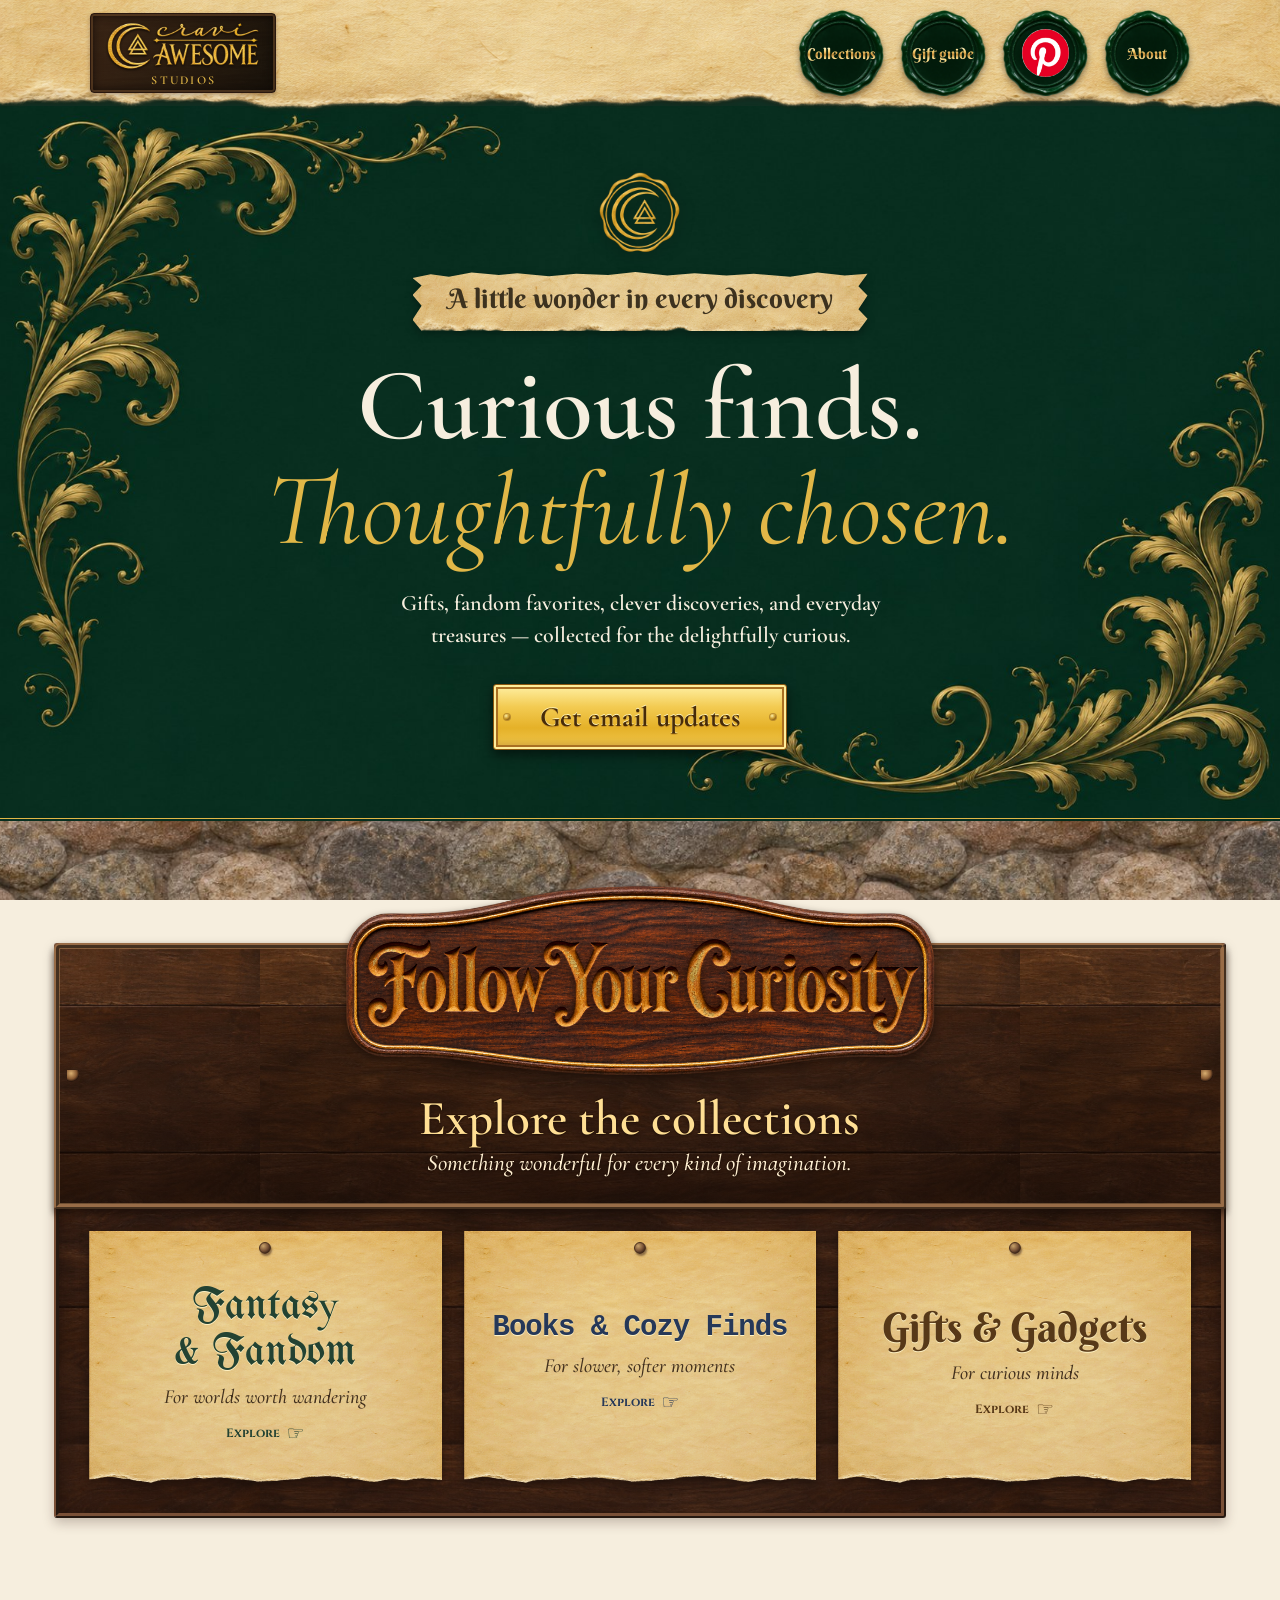
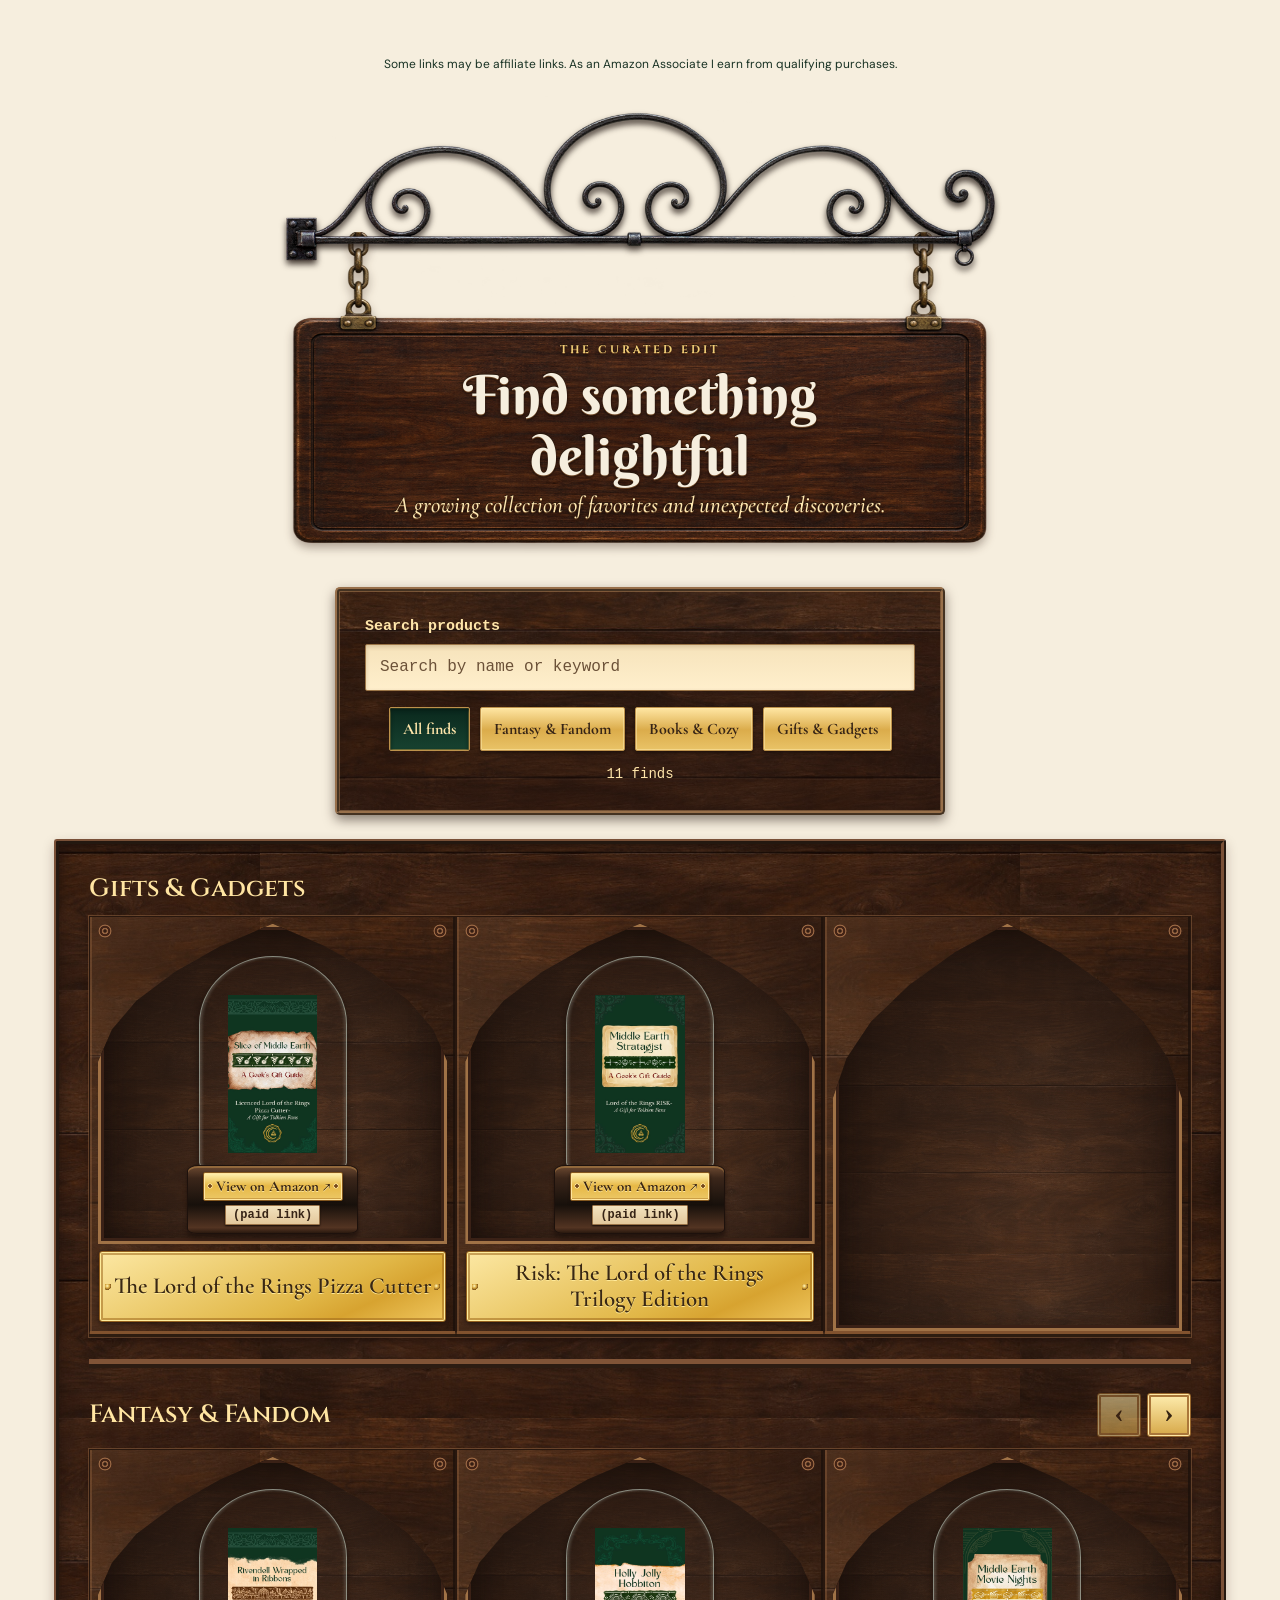
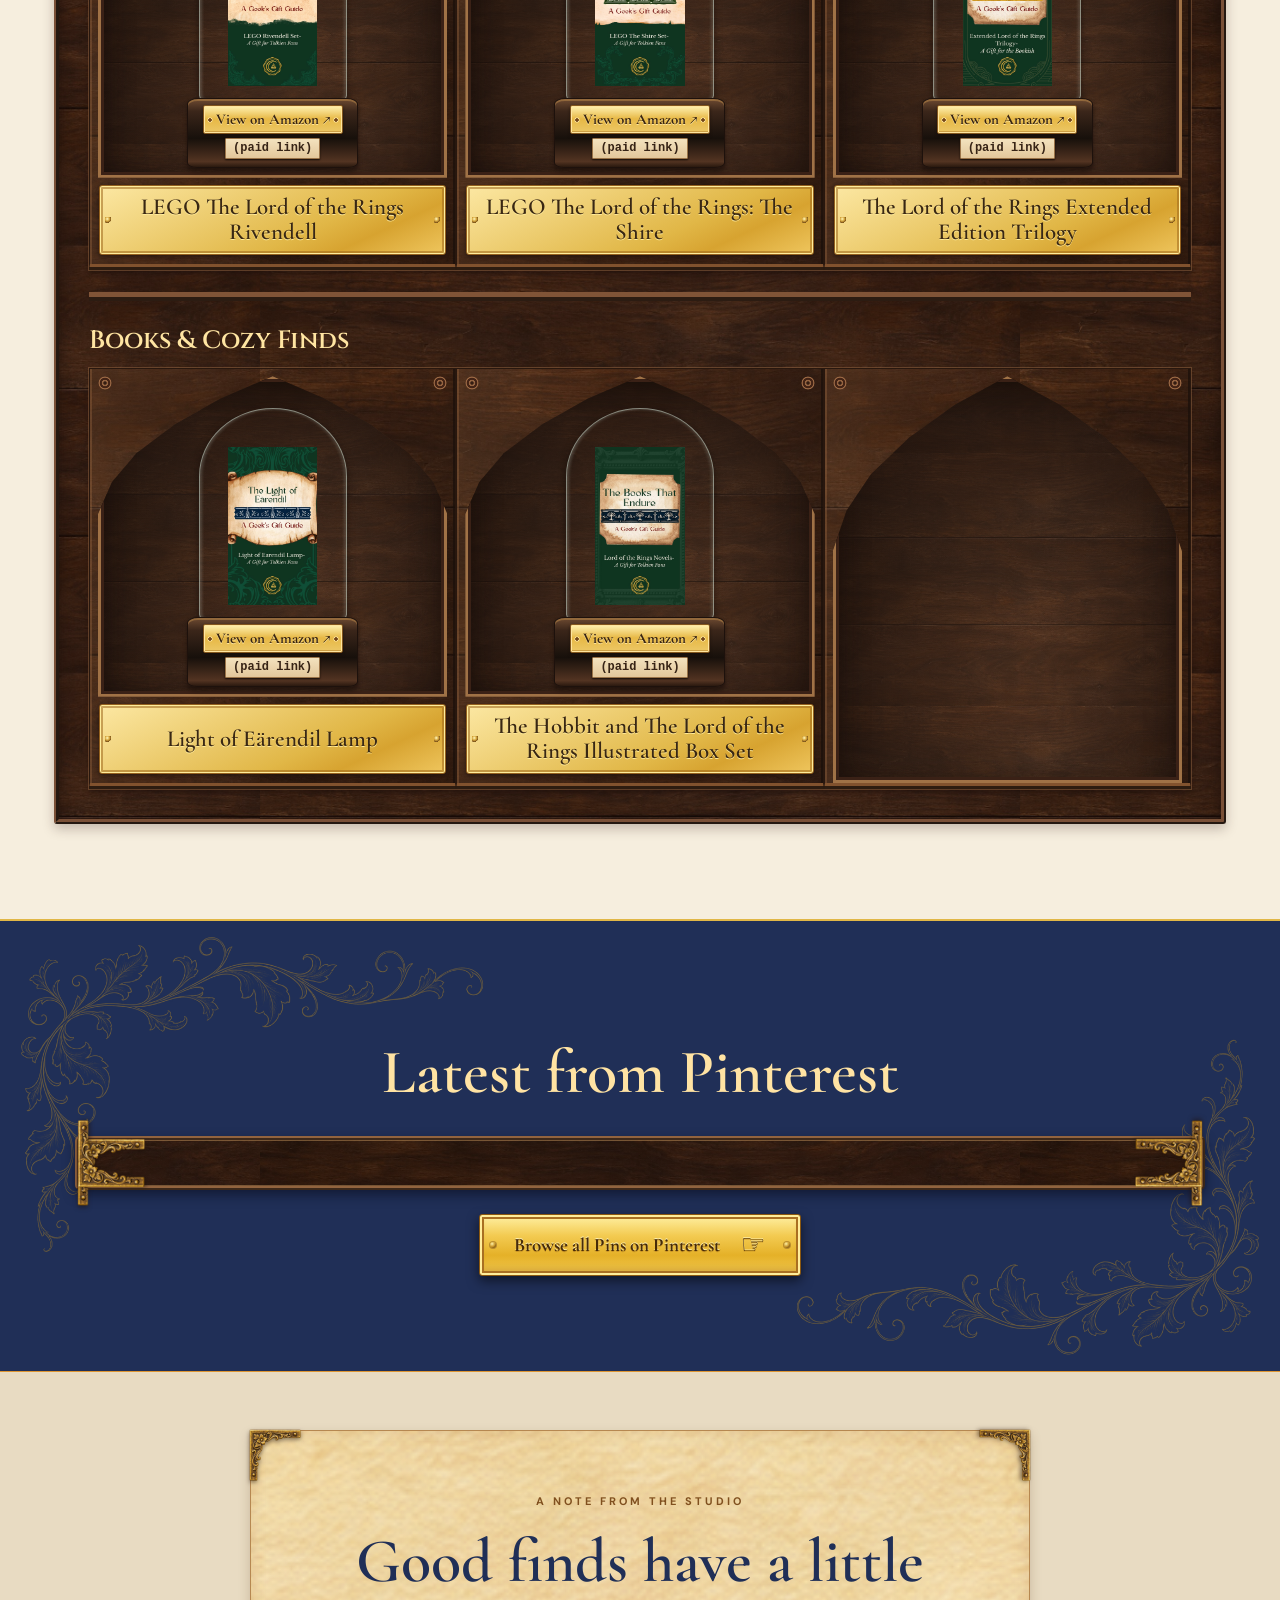
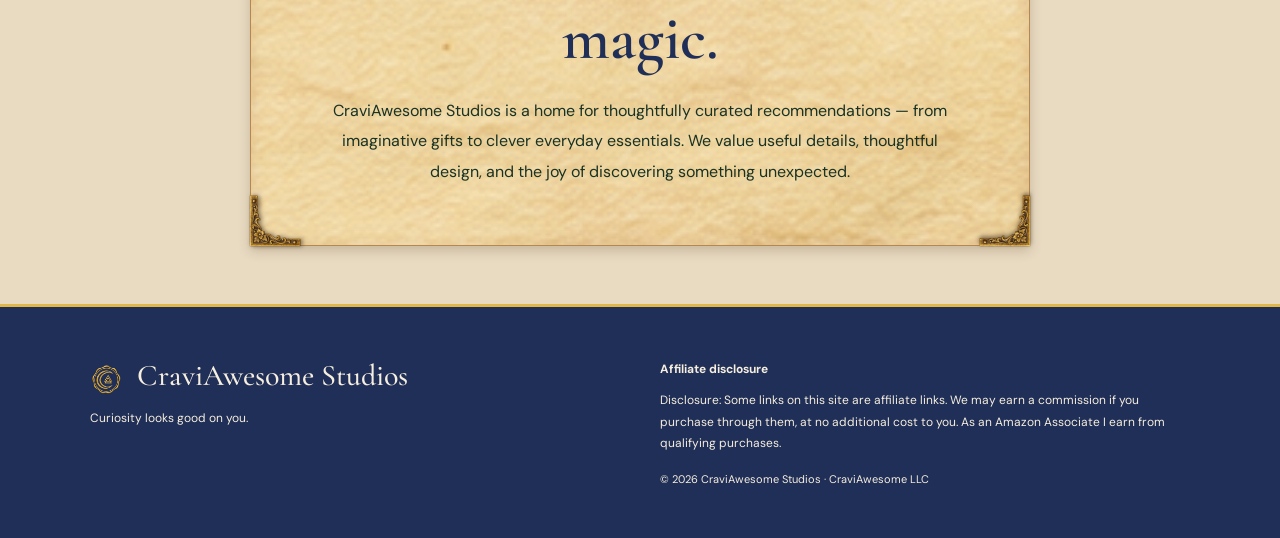
==== commit 21a903e4: "Add chipped gold paint inside the carved collections lettering" ====
--- a/index.html
+++ b/index.html
@@ -26,7 +26,7 @@
 <section class="section" id="collections">
   <div class="collections">
     <header class="collection-board-heading">
-      <img class="collection-kicker" src="assets/curiosity-carved-walnut.png" alt="Follow Your Curiosity" width="1100" height="367">
+      <img class="collection-kicker" src="assets/curiosity-chipped-gold.png" alt="Follow Your Curiosity" width="1100" height="367">
       <h2>Explore the collections</h2>
       <p>Something wonderful for every kind of imagination.</p>
     </header>
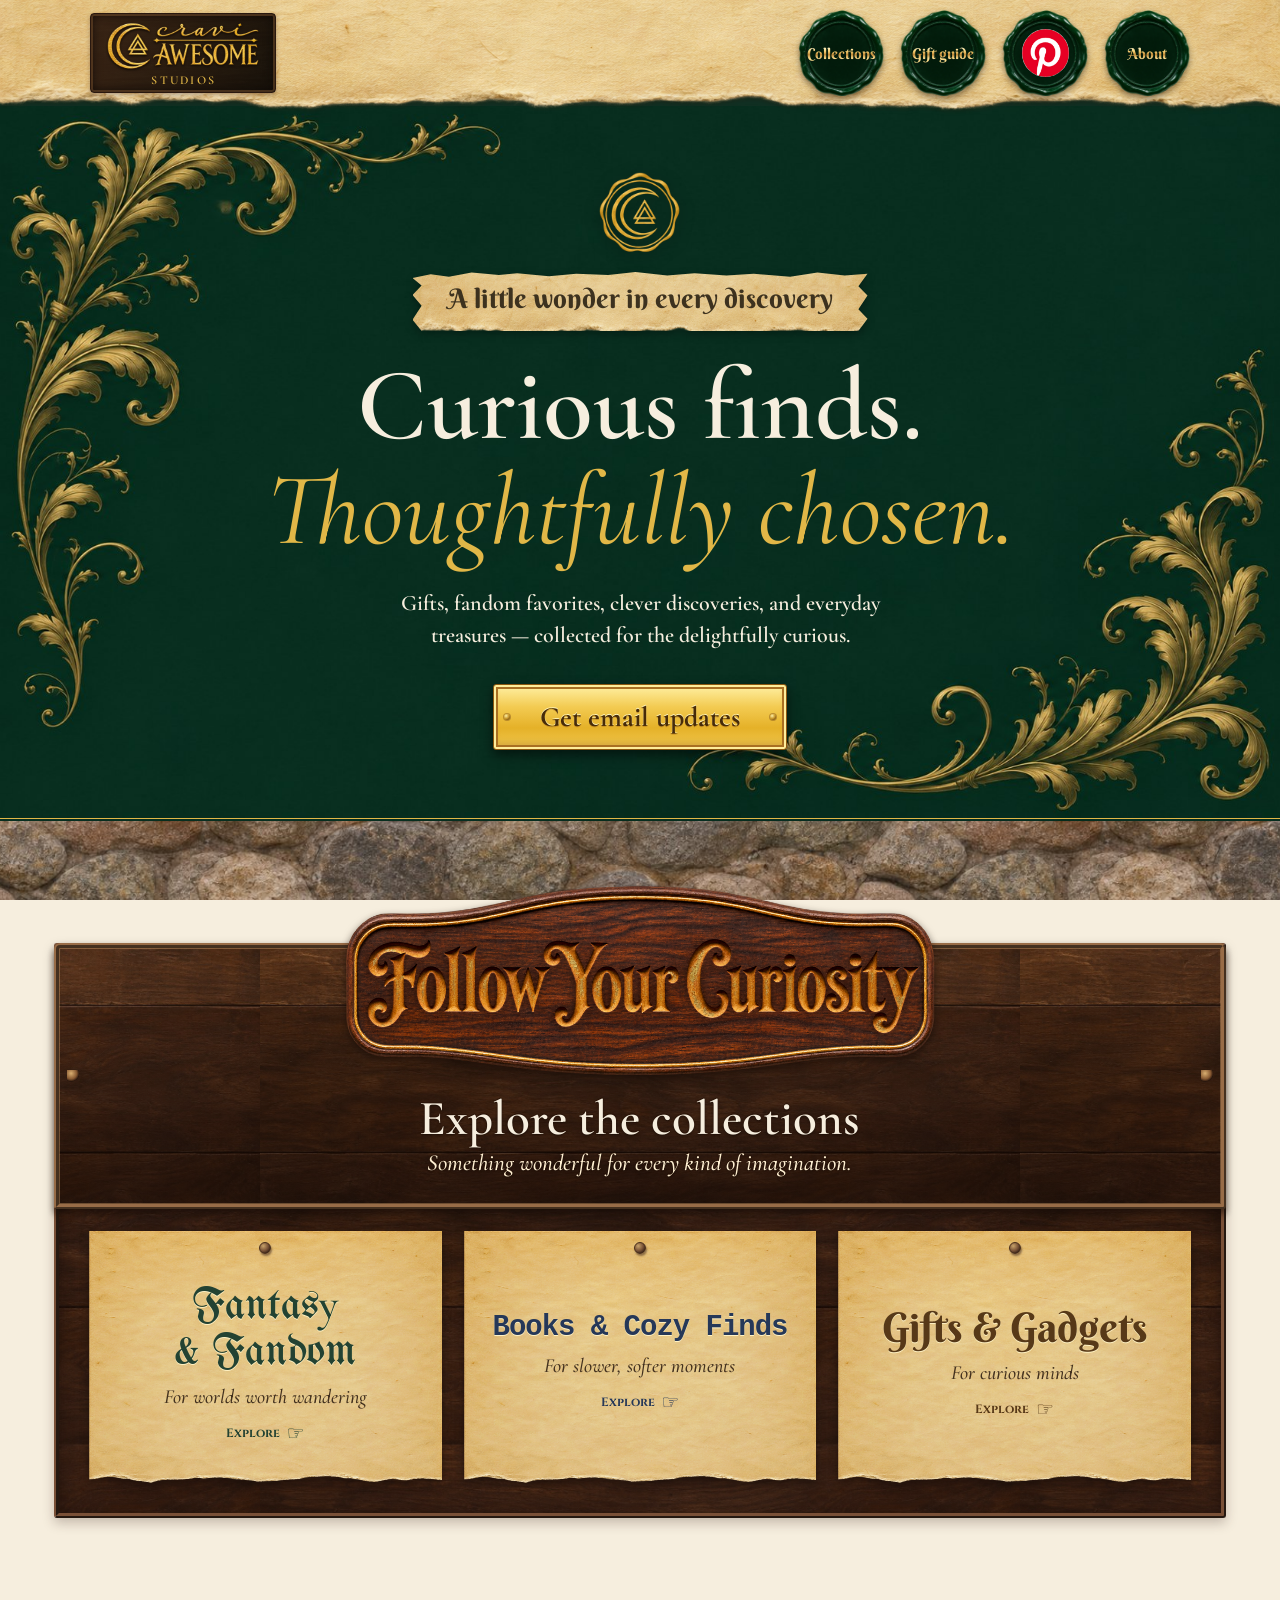
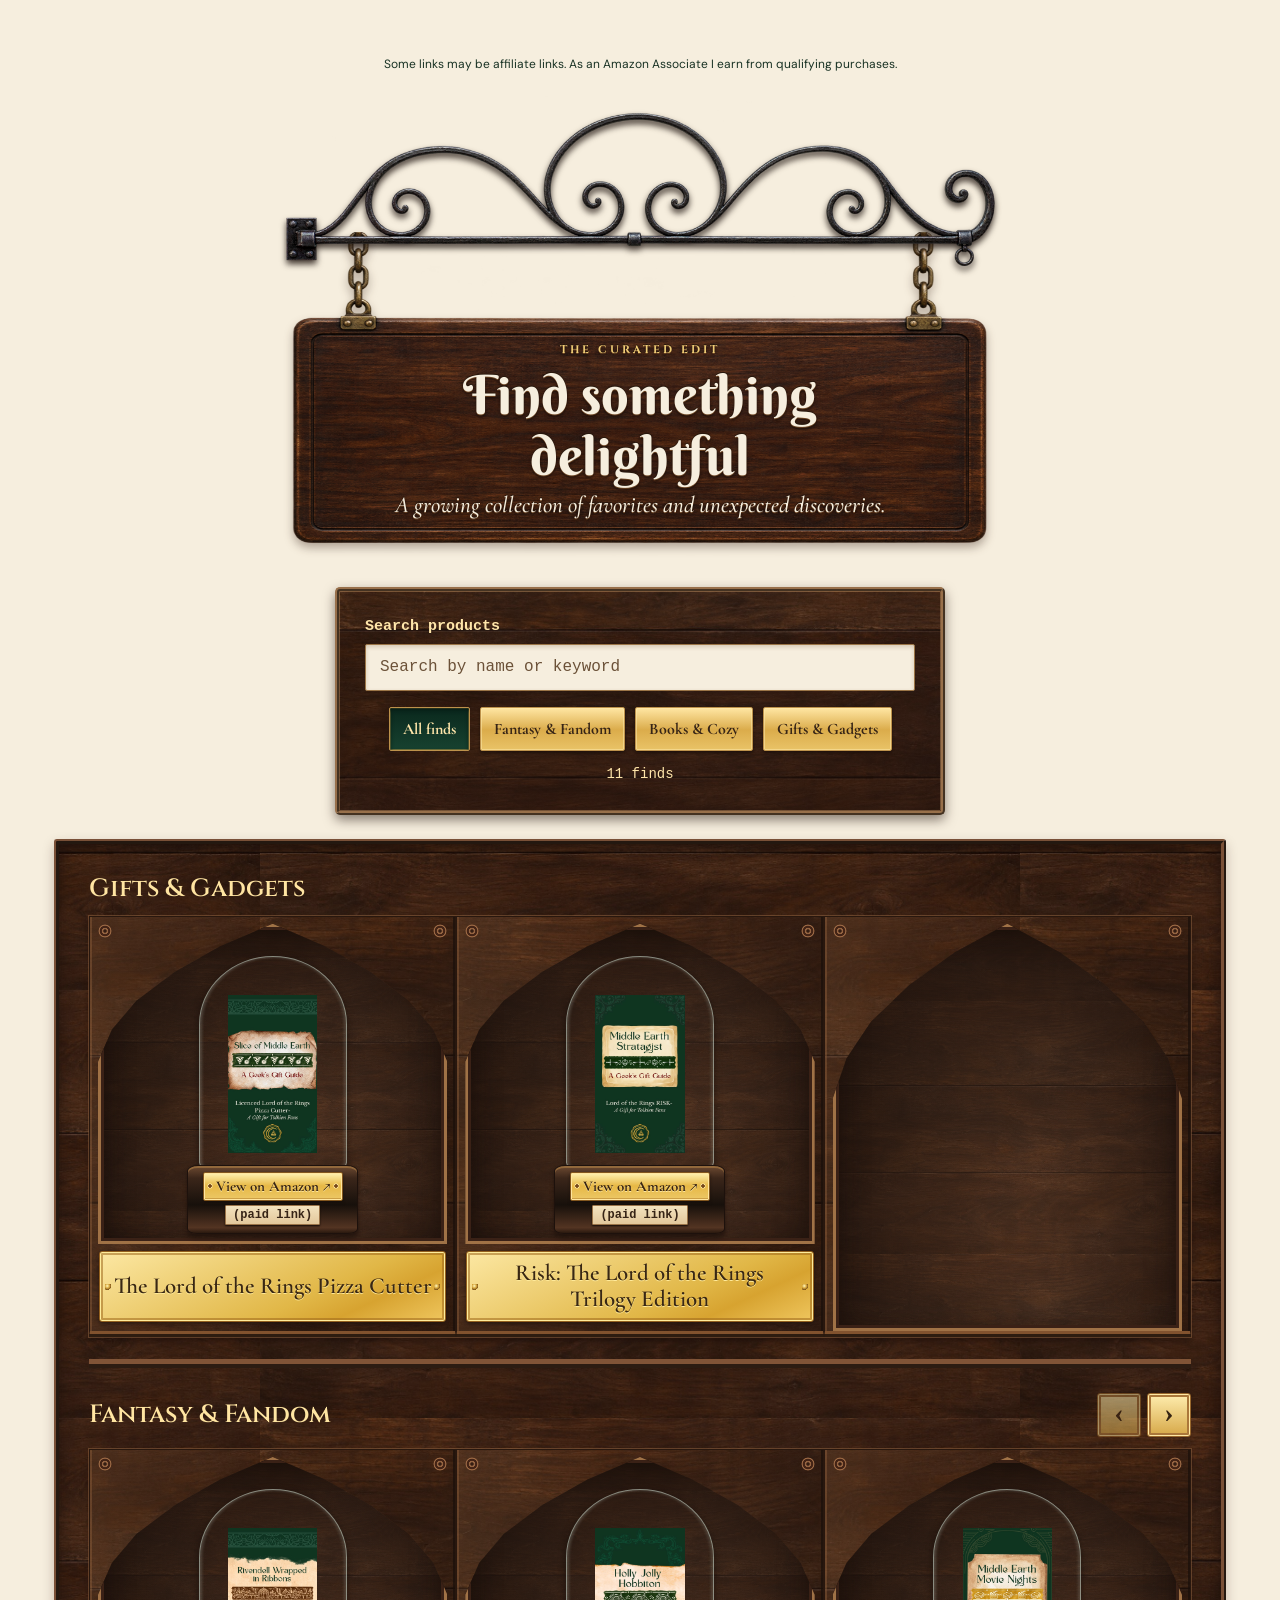
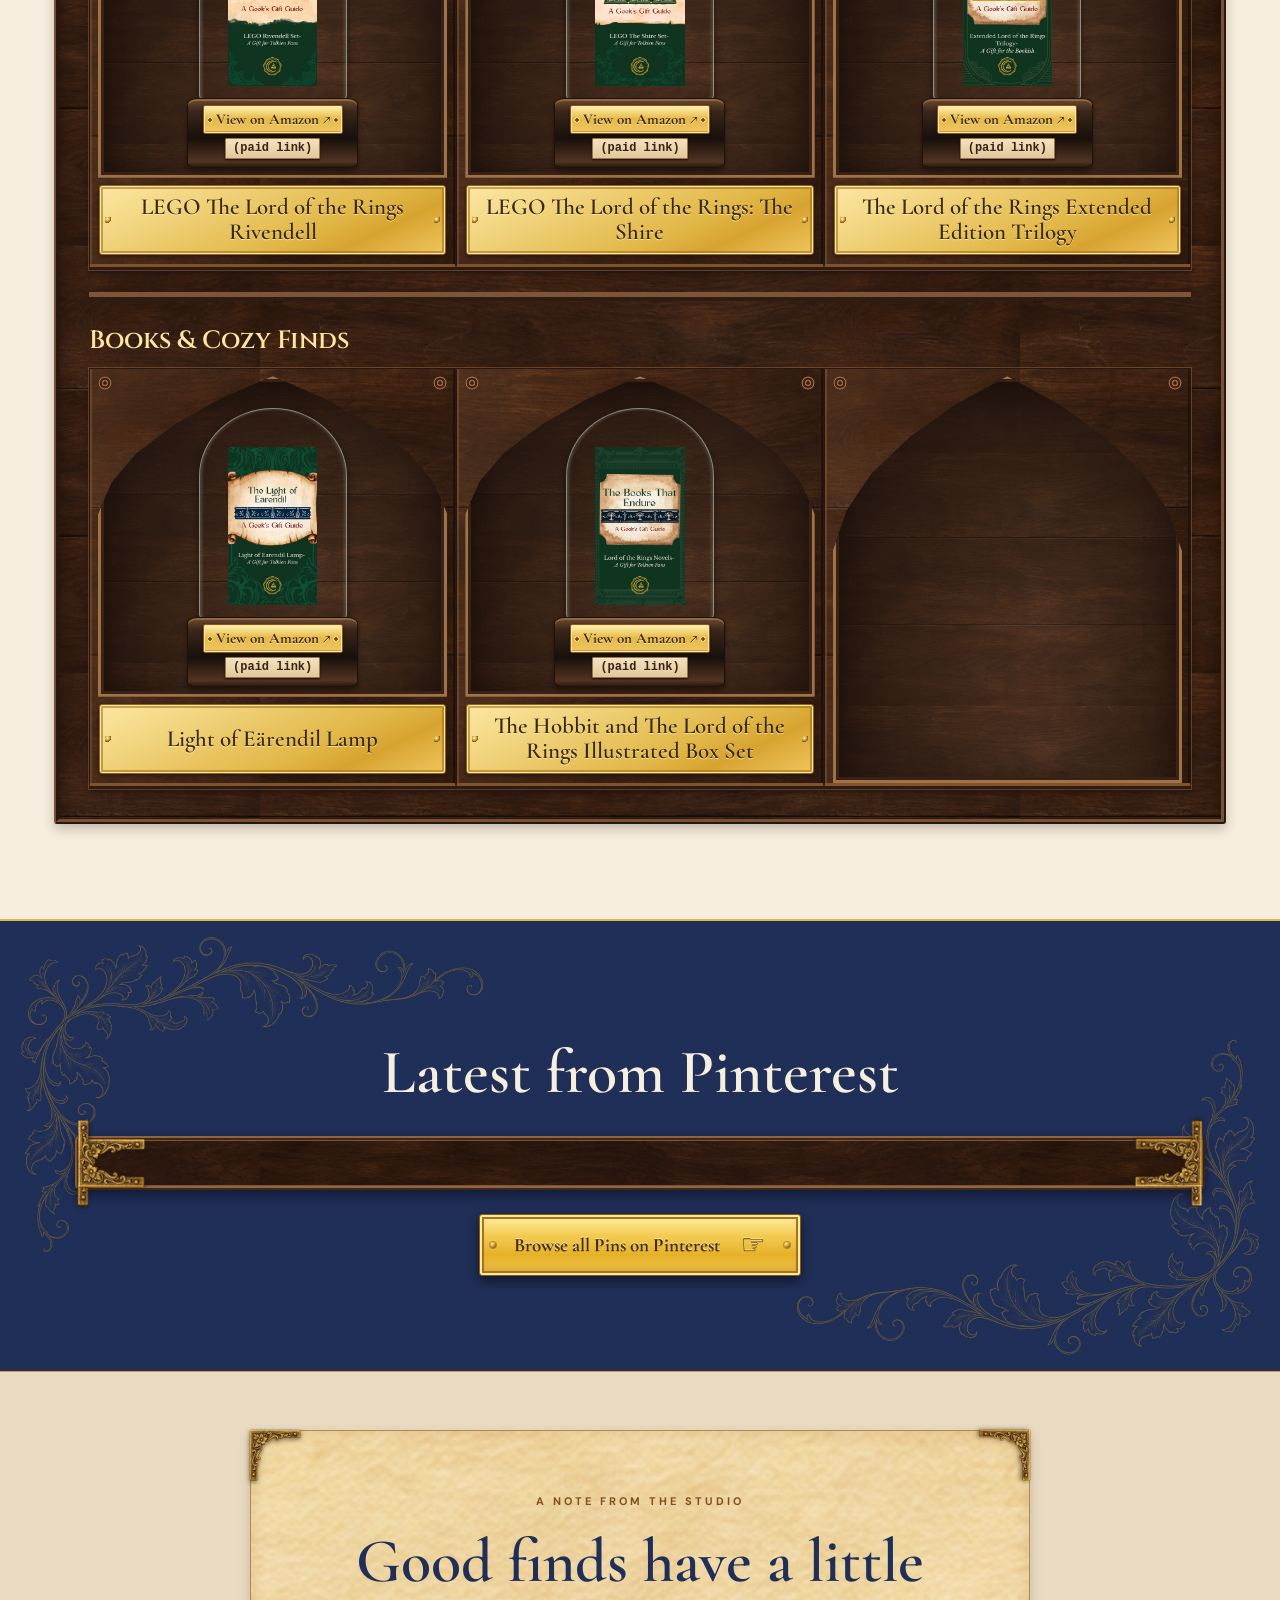
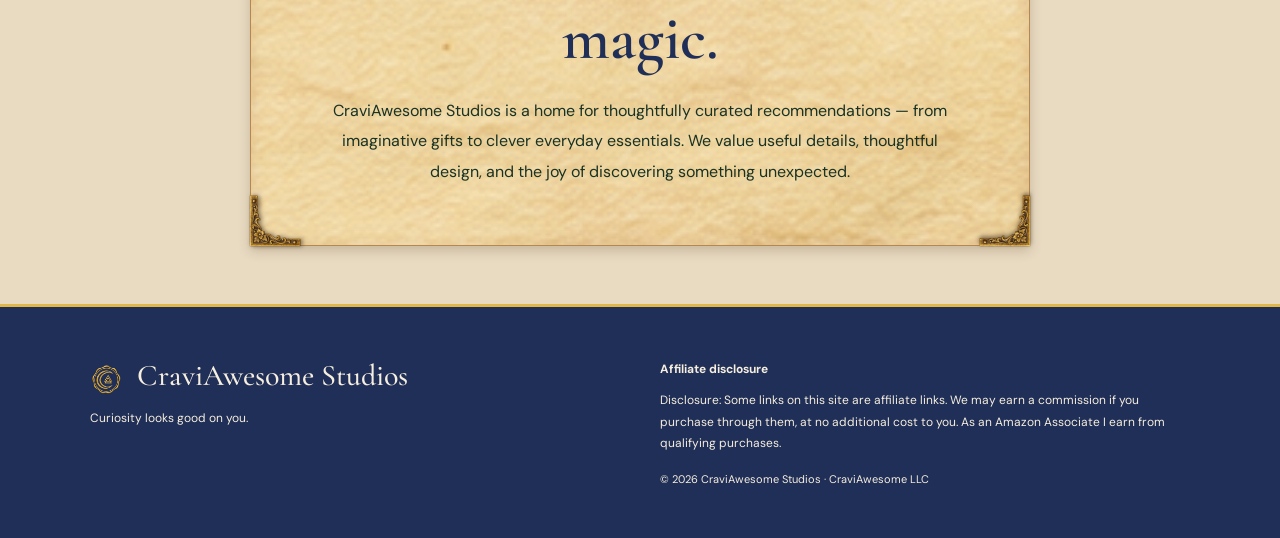
==== commit 35cb440f: "Apply brand ivory to the selected homepage details" ====
--- a/index.html
+++ b/index.html
@@ -1,7 +1,7 @@
 <!doctype html>
 <html lang="en">
 <head>
-  <meta charset="utf-8"><meta name="viewport" content="width=device-width,initial-scale=1"><meta name="theme-color" content="#202F57"><meta name="description" content="Curated discoveries, thoughtful gifts and everyday wonders from CraviAwesome Studios."><title>CraviAwesome Studios | Curated Finds & Gifts</title><link rel="icon" type="image/png" href="assets/favicon.png"><link rel="stylesheet" href="styles.css?v=header-wax-seals">
+  <meta charset="utf-8"><meta name="viewport" content="width=device-width,initial-scale=1"><meta name="theme-color" content="#202F57"><meta name="description" content="Curated discoveries, thoughtful gifts and everyday wonders from CraviAwesome Studios."><title>CraviAwesome Studios | Curated Finds & Gifts</title><link rel="icon" type="image/png" href="assets/favicon.png"><link rel="stylesheet" href="styles.css?v=home-ivory">
 </head>
 <body>
 <a class="skip" href="#main">Skip to content</a>
--- a/styles.css
+++ b/styles.css
@@ -331,7 +331,7 @@
 }
 .collection-board-heading h2 {
   margin: 13px 0 5px;
-  color: #ffdf94;
+  color: var(--cream);
   font: 600 clamp(25px, 4.2vw, 49px)/1.06 'Cormorant Garamond', Georgia, serif;
   text-wrap: balance;
 }
@@ -686,7 +686,7 @@
 }
 .catalog-sign p {
   margin: 0;
-  color: #ffe9b3;
+  color: var(--cream);
   font: italic 500 clamp(17px, 2.5vw, 23px)/1.15 'Cormorant Garamond', Georgia, serif;
   text-wrap: balance;
 }
@@ -736,7 +736,7 @@
   min-height: 44px;
   border-color: #9b7547;
   border-radius: 2px;
-  background: linear-gradient(#f6e3bb, #ffefcc);
+  background: var(--cream);
   box-shadow: inset 0 2px 4px #69432138;
   color: #362416;
   font-size: 16px;
@@ -794,7 +794,7 @@
 }
 .pinterest-section::before { top: 10px; left: 10px; }
 .pinterest-section::after { right: 10px; bottom: 10px; transform: rotate(180deg); }
-.pinterest-section h2 { color: #ffe3a3; }
+.pinterest-section h2 { color: var(--cream); }
 .pinterest-section .section-intro { margin-bottom: 24px; }
 .pinterest-widget {
   --corner-size: clamp(35px, 6.5vw, 68px);
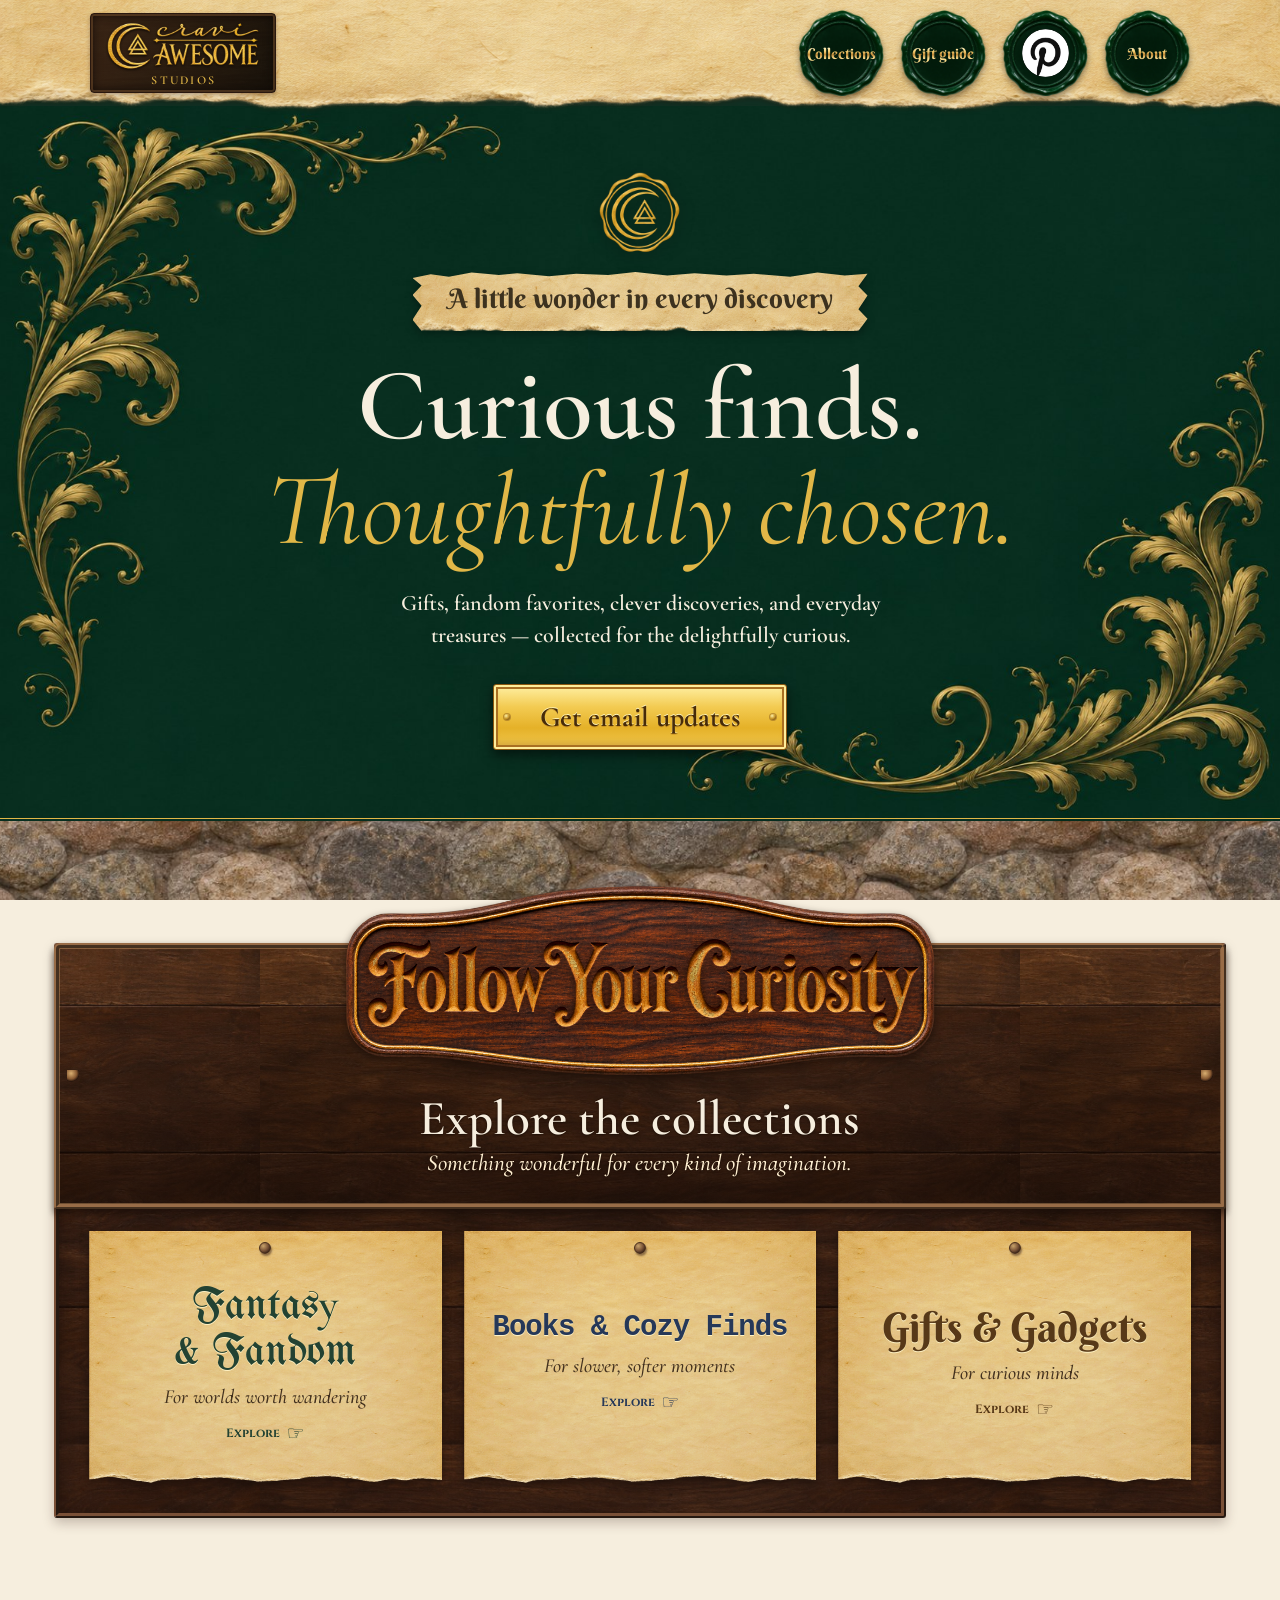
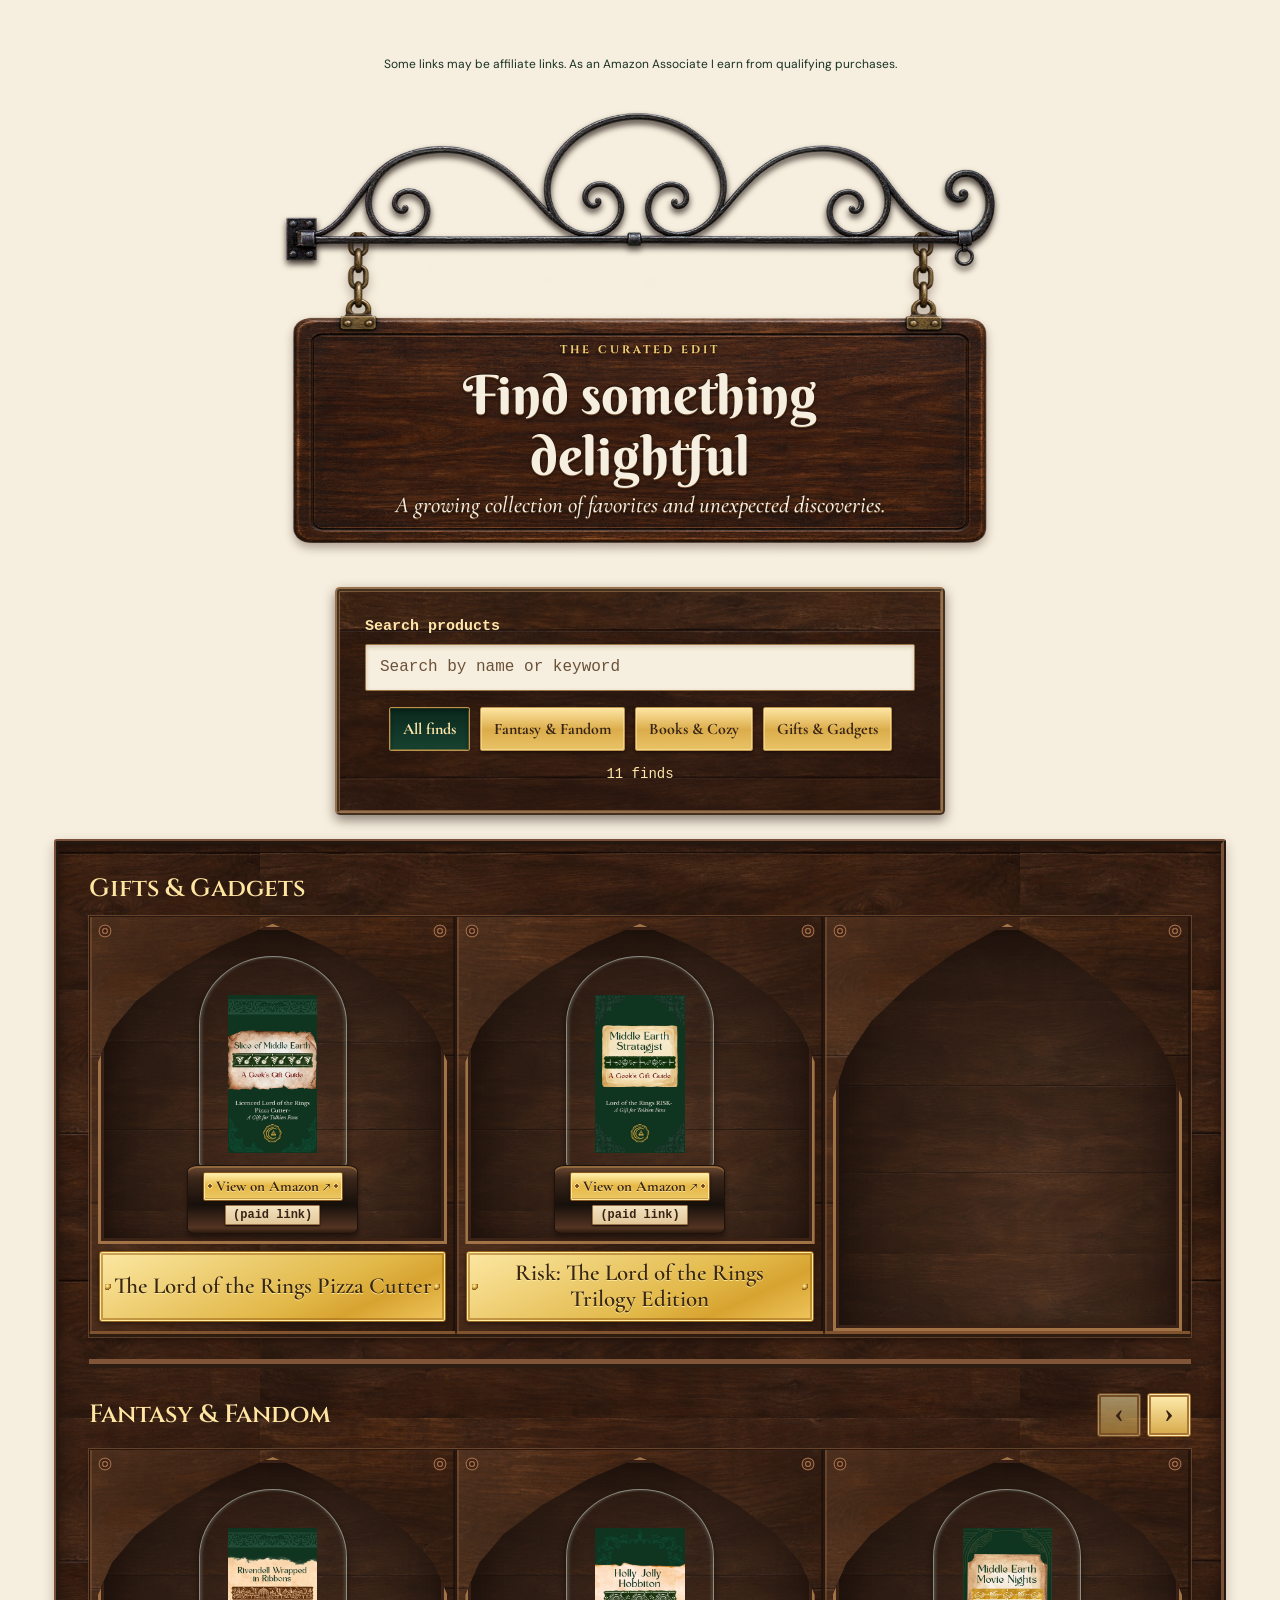
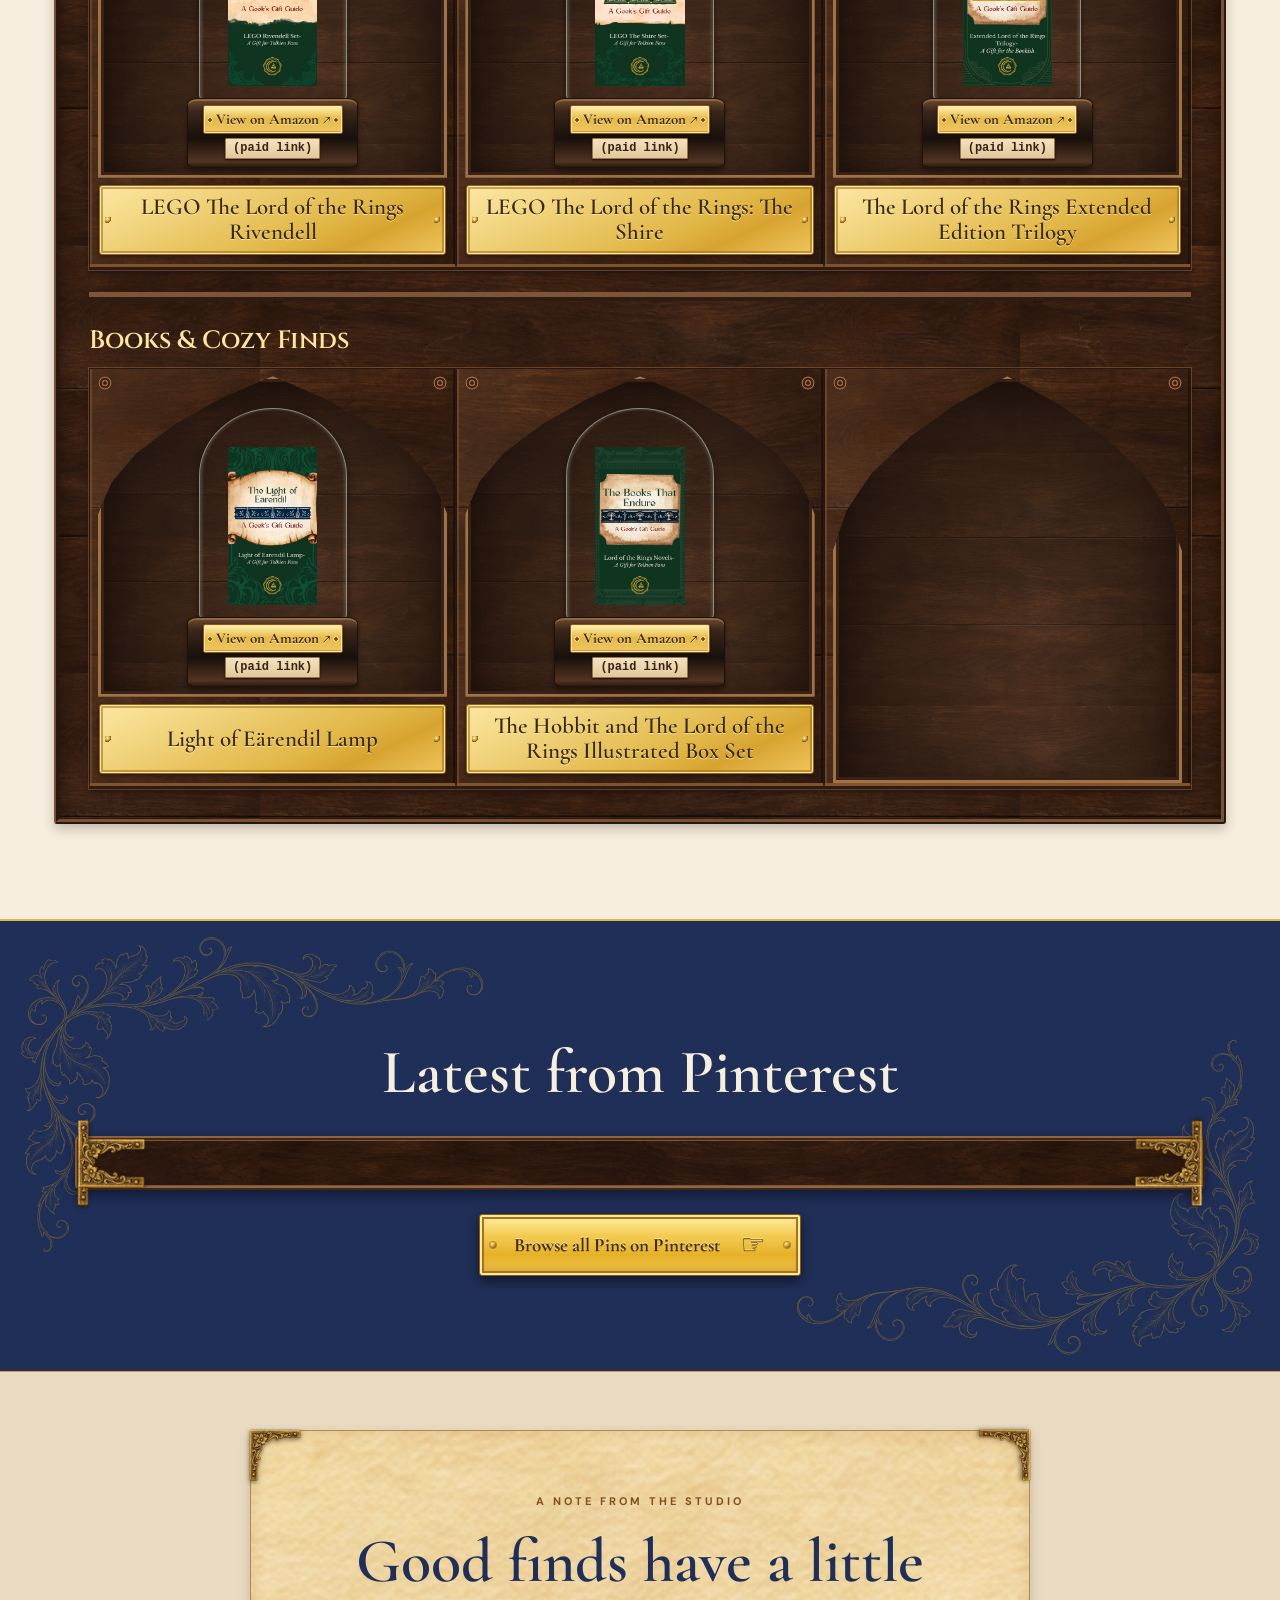
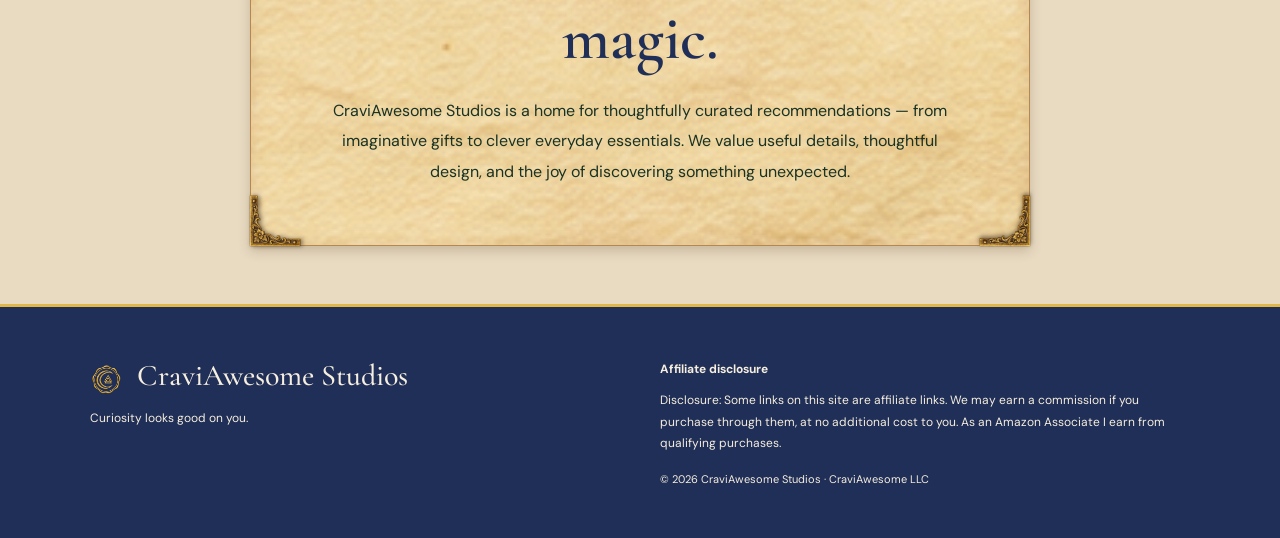
==== commit 6460ceb7: "Scale the wax seals on hover and use the white Pinterest badge" ====
--- a/index.html
+++ b/index.html
@@ -1,7 +1,7 @@
 <!doctype html>
 <html lang="en">
 <head>
-  <meta charset="utf-8"><meta name="viewport" content="width=device-width,initial-scale=1"><meta name="theme-color" content="#202F57"><meta name="description" content="Curated discoveries, thoughtful gifts and everyday wonders from CraviAwesome Studios."><title>CraviAwesome Studios | Curated Finds & Gifts</title><link rel="icon" type="image/png" href="assets/favicon.png"><link rel="stylesheet" href="styles.css?v=home-ivory">
+  <meta charset="utf-8"><meta name="viewport" content="width=device-width,initial-scale=1"><meta name="theme-color" content="#202F57"><meta name="description" content="Curated discoveries, thoughtful gifts and everyday wonders from CraviAwesome Studios."><title>CraviAwesome Studios | Curated Finds & Gifts</title><link rel="icon" type="image/png" href="assets/favicon.png"><link rel="stylesheet" href="styles.css?v=seal-hover">
 </head>
 <body>
 <a class="skip" href="#main">Skip to content</a>
@@ -10,7 +10,7 @@
   <nav class="header-wax-nav" aria-label="Main navigation">
     <a href="#collections"><span class="header-wax-label">Collections</span></a>
     <a href="geek-gift-guide/"><span class="header-wax-label">Gift guide</span></a>
-    <a href="#pinterest" aria-label="Find us on Pinterest"><img src="assets/pinterest-red-badge.png" alt="" width="166" height="166"></a>
+    <a href="#pinterest" aria-label="Find us on Pinterest"><img src="assets/pinterest-white-badge.png" alt="" width="166" height="166"></a>
     <a href="#about"><span class="header-wax-label">About</span></a>
   </nav>
 </header>
--- a/styles.css
+++ b/styles.css
@@ -132,10 +132,12 @@
   filter: drop-shadow(0 3px 3px #3525148a);
 }
 .top nav.header-wax-nav a:hover {
-  outline: 1px solid #80562b;
-  outline-offset: 2px;
   text-decoration: none;
   filter: none;
+}
+@media (hover: hover) and (prefers-reduced-motion: no-preference) {
+  .top nav.header-wax-nav a { transition: transform .18s ease-out; }
+  .top nav.header-wax-nav a:hover { transform: scale(1.07); }
 }
 .top nav.header-wax-nav a:focus-visible {
   outline: 2px solid #153529;
